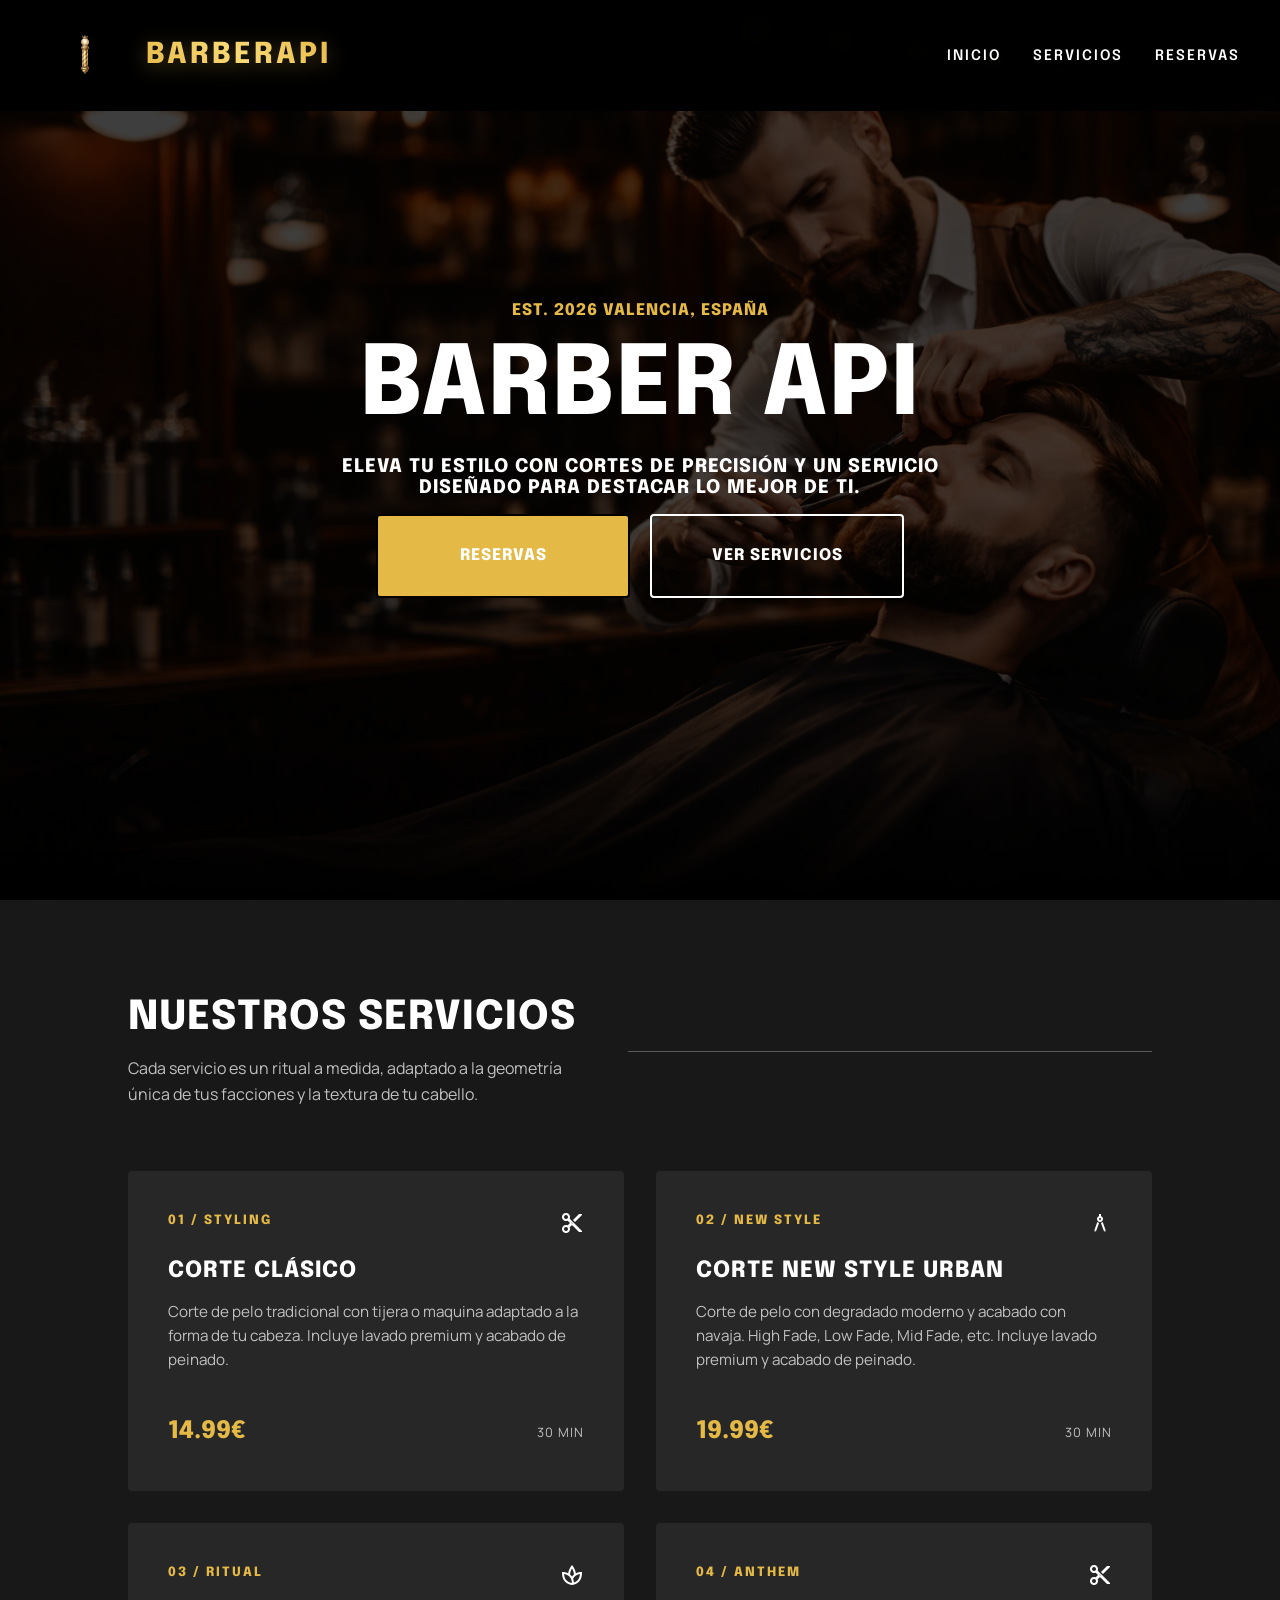
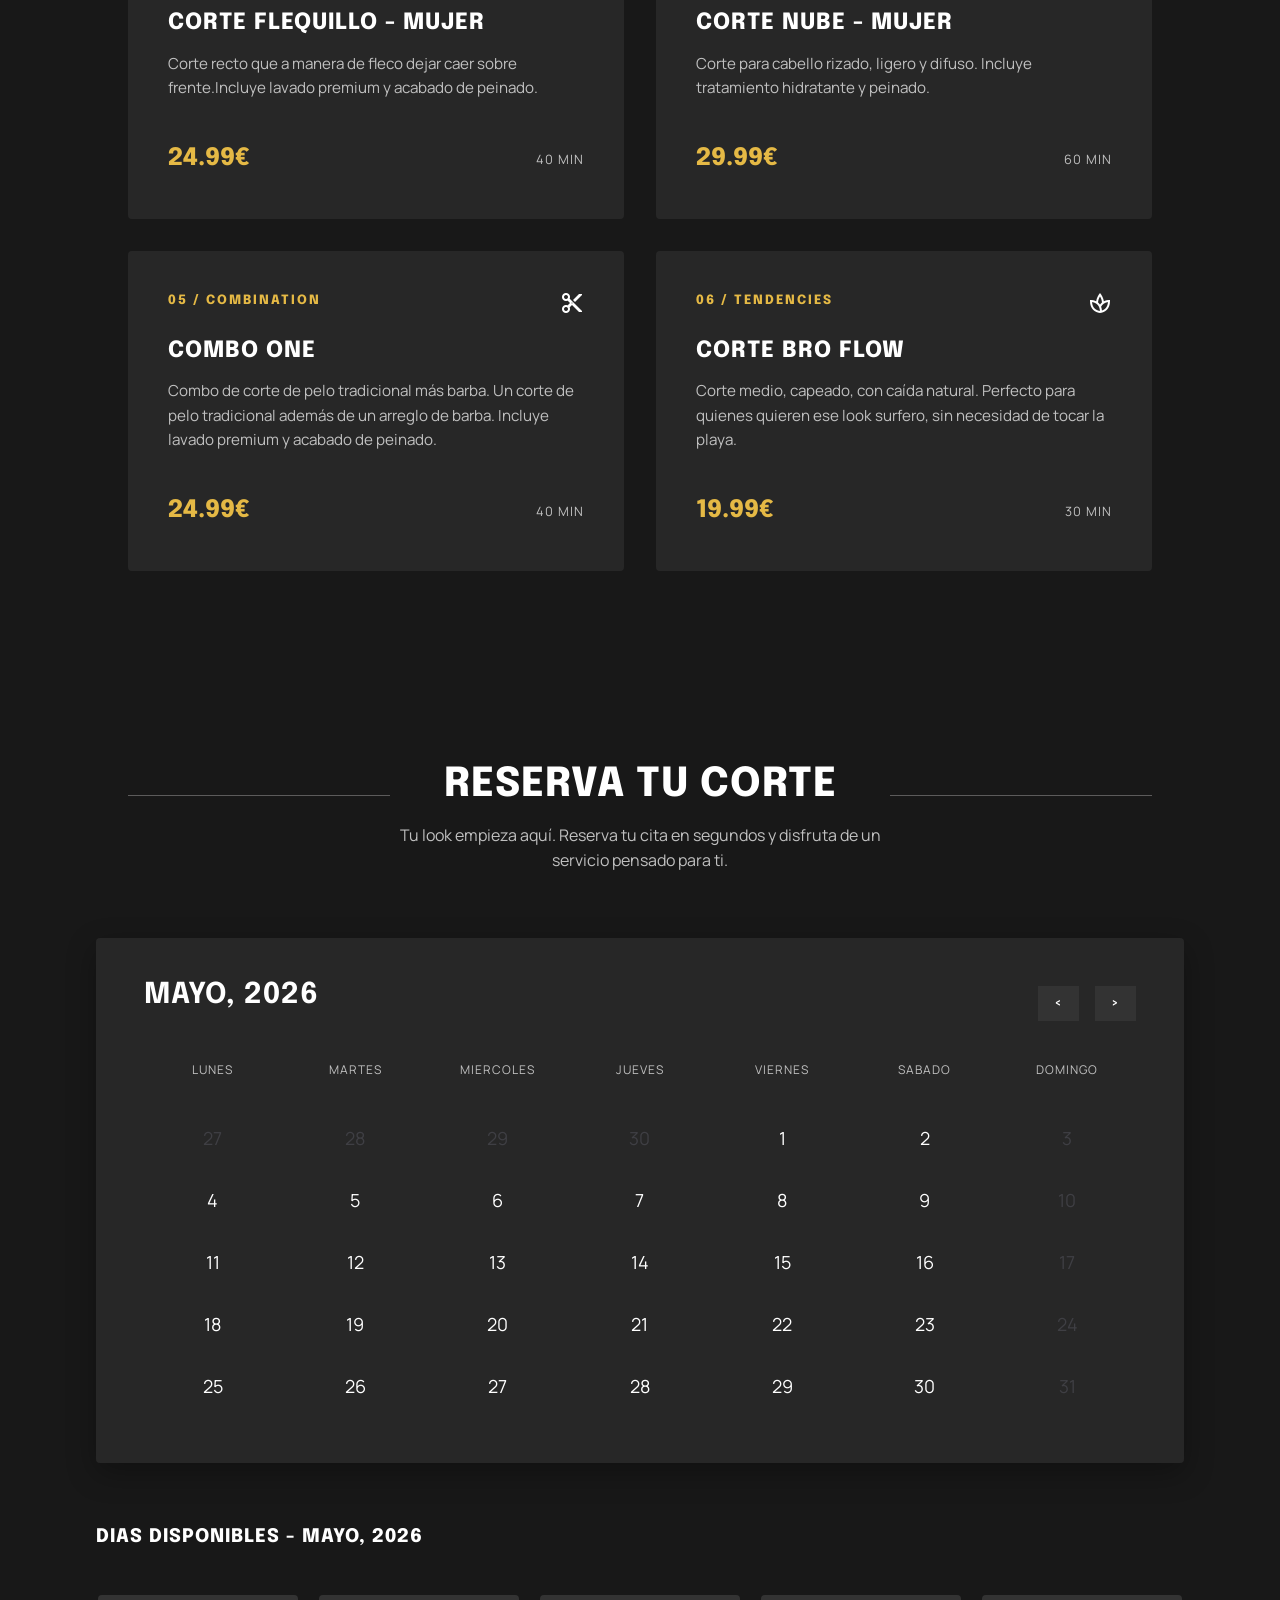
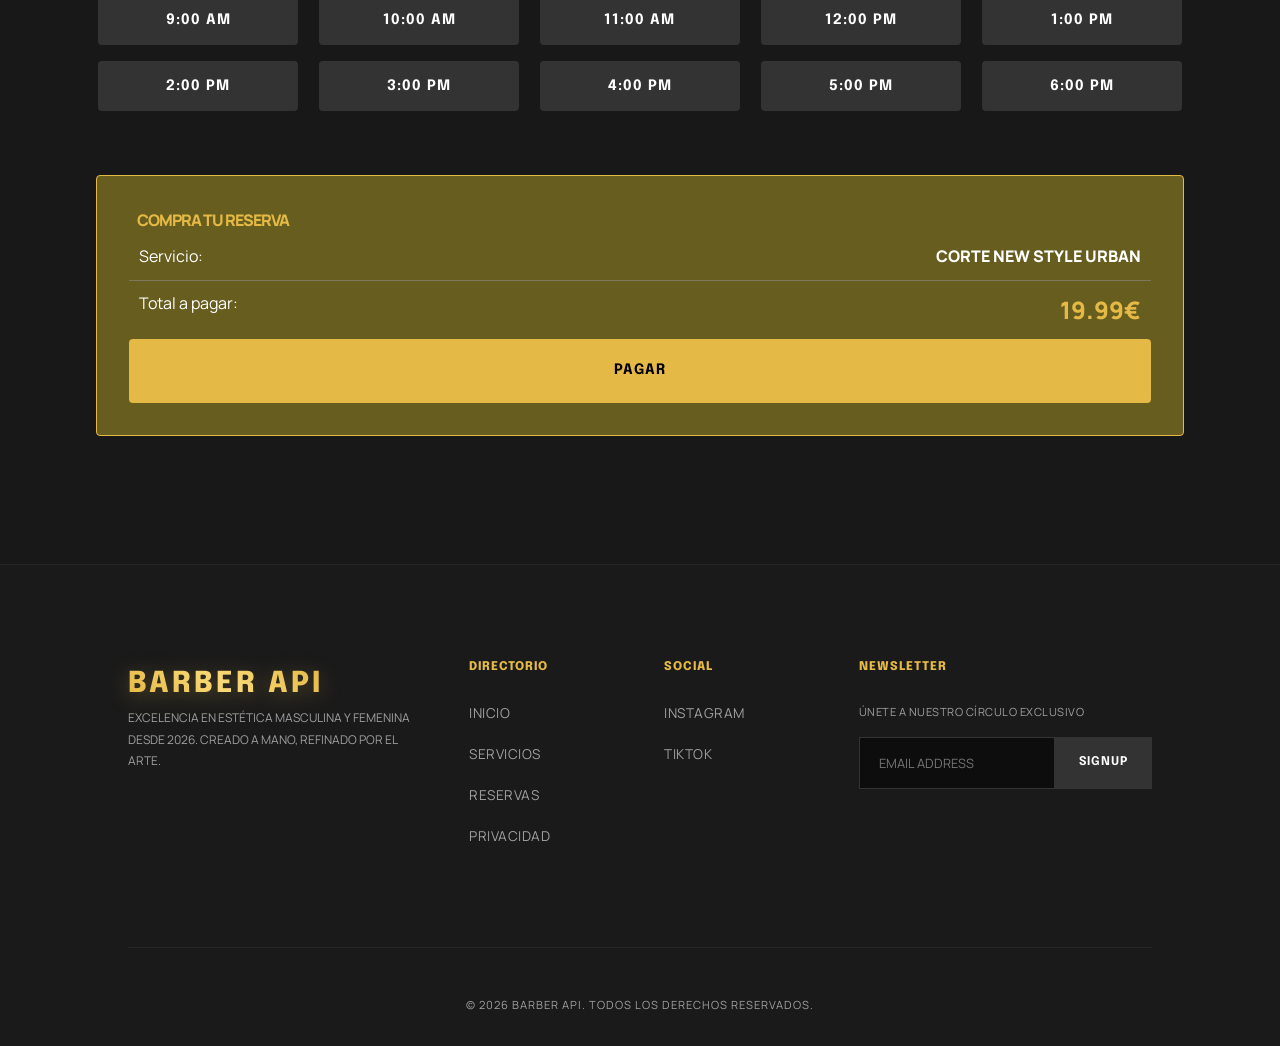
==== web/index.html @ 1f41af12 "fase 2 seccion reserva, añadido caja de comprar la reserva" ====
<!doctype html>
<html lang="en">
  <head>
    <meta charset="UTF-8" />
    <meta name="viewport" content="width=device-width, initial-scale=1.0" />
    <title>BarberAPI</title>
    <link rel="stylesheet" href="styles/styles.css" />
    <link
      href="https://fonts.googleapis.com/css2?family=Epilogue:wght@400;700;800;900&amp;family=Manrope:wght@400;500;600;700&amp;display=swap"
      rel="stylesheet"
    />
    <link
      href="https://fonts.googleapis.com/css2?family=Material+Symbols+Outlined:wght,FILL@100..700,0..1&amp;display=swap"
      rel="stylesheet"
    />
    <link
      href="https://fonts.googleapis.com/css2?family=Material+Symbols+Outlined:wght,FILL@100..700,0..1&amp;display=swap"
      rel="stylesheet"
    />
  </head>
  <body>
    <!-- Cabecera -->
    <header class="main-header">
      <div class="brand-logo">
        <a href="index.html">
          <img
            src="assets/images/Logo-removebg-preview.png"
            alt="Logo BarberAPI"
          />
          <span class="brand-text">BarberAPI</span>
        </a>
      </div>
      <nav class="nav">
        <ul>
          <li><a href="#">Inicio</a></li>
          <li><a href="#">Servicios</a></li>
          <li><a href="#">Reservas</a></li>
        </ul>
      </nav>
    </header>
    <!--Banner hero-->
    <main>
      <!-- Seccion del banner -->
      <section class="ban-image">
        <div class="content-text-main">
          <div class="text-main">
            <h4>EST. 2026 VALENCIA, ESPAÑA</h4>
            <h1>BARBER API</h1>
            <h3>
              Eleva tu estilo con cortes de precisión y un servicio diseñado
              para destacar lo mejor de ti.
            </h3>
          </div>
          <div class="btn-hero">
            <button class="btn-hero-reservas">
              <h4>RESERVAS</h4>
            </button>
            <button class="btn-hero-servicios">
              <h4>VER SERVICIOS</h4>
            </button>
          </div>
        </div>
      </section>

      <!-- Sección Servicios -->
      <section class="servicios" id="servicios">
        <div class="servicios-header">
          <div class="servicios-title">
            <h2>NUESTROS SERVICIOS</h2>
            <p>
              Cada servicio es un ritual a medida, adaptado a la geometría única
              de tus facciones y la textura de tu cabello.
            </p>
          </div>
          <div class="servicios-line"></div>
        </div>

        <div class="servicios-grid">
          <!-- Card 1 -->
          <article class="servicio-card">
            <div class="servicio-card-top">
              <span class="servicio-category">01 / STYLING</span>
              <span class="material-symbols-outlined service-icon"
                >content_cut</span
              >
            </div>
            <h3 class="servicio-title">CORTE CLÁSICO</h3>
            <p class="servicio-desc">
              Corte de pelo tradicional con tijera o maquina adaptado a la forma
              de tu cabeza. Incluye lavado premium y acabado de peinado.
            </p>
            <div class="servicio-card-bottom">
              <span class="servicio-price">14.99€</span>
              <span class="servicio-duration">30 MIN</span>
            </div>
          </article>

          <!-- Card 2 -->
          <article class="servicio-card">
            <div class="servicio-card-top">
              <span class="servicio-category">02 / NEW STYLE</span>
              <span class="material-symbols-outlined service-icon"
                >architecture</span
              >
            </div>
            <h3 class="servicio-title">CORTE NEW STYLE URBAN</h3>
            <p class="servicio-desc">
              Corte de pelo con degradado moderno y acabado con navaja. High
              Fade, Low Fade, Mid Fade, etc. Incluye lavado premium y acabado de
              peinado.
            </p>
            <div class="servicio-card-bottom">
              <span class="servicio-price">19.99€</span>
              <span class="servicio-duration">30 MIN</span>
            </div>
          </article>

          <!-- Card 3 -->
          <article class="servicio-card">
            <div class="servicio-card-top">
              <span class="servicio-category">03 / RITUAL</span>
              <span class="material-symbols-outlined service-icon">spa</span>
            </div>
            <h3 class="servicio-title">CORTE FLEQUILLO - MUJER</h3>
            <p class="servicio-desc">
              Corte recto que a manera de fleco dejar caer sobre frente.Incluye
              lavado premium y acabado de peinado.
            </p>
            <div class="servicio-card-bottom">
              <span class="servicio-price">24.99€</span>
              <span class="servicio-duration">40 MIN</span>
            </div>
          </article>

          <!-- Card 4 -->
          <article class="servicio-card">
            <div class="servicio-card-top">
              <span class="servicio-category">04 / ANTHEM</span>
              <span class="material-symbols-outlined service-icon"
                >content_cut</span
              >
            </div>
            <h3 class="servicio-title">CORTE NUBE - MUJER</h3>
            <p class="servicio-desc">
              Corte para cabello rizado, ligero y difuso. Incluye tratamiento
              hidratante y peinado.
            </p>
            <div class="servicio-card-bottom">
              <span class="servicio-price">29.99€</span>
              <span class="servicio-duration">60 MIN</span>
            </div>
          </article>

          <!-- Card 5 -->
          <article class="servicio-card">
            <div class="servicio-card-top">
              <span class="servicio-category">05 / COMBINATION</span>
              <span class="material-symbols-outlined service-icon"
                >content_cut</span
              >
            </div>
            <h3 class="servicio-title">COMBO ONE</h3>
            <p class="servicio-desc">
              Combo de corte de pelo tradicional más barba. Un corte de pelo
              tradicional además de un arreglo de barba. Incluye lavado premium
              y acabado de peinado.
            </p>
            <div class="servicio-card-bottom">
              <span class="servicio-price">24.99€</span>
              <span class="servicio-duration">40 MIN</span>
            </div>
          </article>

          <!-- Card 6 -->
          <article class="servicio-card">
            <div class="servicio-card-top">
              <span class="servicio-category">06 / TENDENCIES</span>
              <span class="material-symbols-outlined service-icon">spa</span>
            </div>
            <h3 class="servicio-title">CORTE BRO FLOW</h3>
            <p class="servicio-desc">
              Corte medio, capeado, con caída natural. Perfecto para quienes
              quieren ese look surfero, sin necesidad de tocar la playa.
            </p>
            <div class="servicio-card-bottom">
              <span class="servicio-price">19.99€</span>
              <span class="servicio-duration">30 MIN</span>
            </div>
          </article>
        </div>
      </section>

      <!-- Seccion de la reservas -->
      <section class="reservas" id="reservas">
        <!-- TITULOS DE SERVICIOS -->
        <div class="servicios-line"></div>
        <div class="servicios-header">
          <div class="servicios-title title-reservas">
            <h2>RESERVA TU CORTE</h2>
            <p>
              Tu look empieza aquí. Reserva tu cita en segundos y disfruta de un
              servicio pensado para ti.
            </p>
          </div>
        </div>
        <div class="servicios-line"></div>
      </section>
      <!-- CALENDARIO DE RESERVAS -->
      <div class="reservas-content">
        <div class="calendario">
          <div class="calendario-header">
            <h2 class="calendar-title">MAYO, 2026</h2>
            <div class="calendario-nav">
              <button aria-label="Anterior"><</button>
              <button aria-label="Siguiente">></button>
            </div>
          </div>
          <div class="semana">
            <div>LUNES</div>
            <div>MARTES</div>
            <div>MIERCOLES</div>
            <div>JUEVES</div>
            <div>VIERNES</div>
            <div>SABADO</div>
            <div>DOMINGO</div>
          </div>
          <div class="dias">
            <div class="dia muted"><span>27</span></div>
            <div class="dia muted"><span>28</span></div>
            <div class="dia muted"><span>29</span></div>
            <div class="dia muted"><span>30</span></div>
            <div class="dia"><span>1</span></div>
            <div class="dia"><span>2</span></div>
            <div class="dia muted"><span>3</span></div>

            <div class="dia"><span>4</span></div>
            <div class="dia selected"><span>5</span></div>
            <div class="dia"><span>6</span></div>
            <div class="dia"><span>7</span></div>
            <div class="dia"><span>8</span></div>
            <div class="dia"><span>9</span></div>
            <div class="dia muted"><span>10</span></div>
            <div class="dia"><span>11</span></div>
            <div class="dia"><span>12</span></div>
            <div class="dia"><span>13</span></div>
            <div class="dia"><span>14</span></div>
            <div class="dia"><span>15</span></div>
            <div class="dia"><span>16</span></div>
            <div class="dia muted"><span>17</span></div>
            <div class="dia"><span>18</span></div>
            <div class="dia"><span>19</span></div>
            <div class="dia"><span>20</span></div>
            <div class="dia"><span>21</span></div>
            <div class="dia"><span>22</span></div>
            <div class="dia"><span>23</span></div>
            <div class="dia muted"><span>24</span></div>
            <div class="dia"><span>25</span></div>
            <div class="dia"><span>26</span></div>
            <div class="dia"><span>27</span></div>
            <div class="dia"><span>28</span></div>
            <div class="dia"><span>29</span></div>
            <div class="dia"><span>30</span></div>
            <div class="dia muted"><span>31</span></div>
          </div>
        </div>
        <!-- RESERVAS DISPONIBLES -->
        <div class="tablas-reservas">
          <div class="reservas-title">
            <h3>Dias Disponibles - MAYO, 2026</h3>
          </div>
          <div class="box-dias-disponibles">
            <div class="box">9:00 AM</div>
            <div class="box">10:00 AM</div>
            <div class="box">11:00 AM</div>
            <div class="box">12:00 PM</div>
            <div class="box">1:00 PM</div>
            <div class="box">2:00 PM</div>
            <div class="box">3:00 PM</div>
            <div class="box">4:00 PM</div>
            <div class="box">5:00 PM</div>
            <div class="box">6:00 PM</div>
          </div>
          <div class="contenedor-tabla-compra">
            <div class="box-title">COMPRA TU RESERVA</div>
            <div class="caja box-servicio">
              <span>Servicio:</span>
              <span class="servicio-name">CORTE NEW STYLE URBAN</span>
            </div>
            <div class="servicios-line"></div>
            <div class="caja box-servicio-total">
              <span>Total a pagar:</span>
              <span class="total-price">19.99€</span>
            </div>
            <div class="button-pagar">
              <div class="box box-pago">PAGAR</div>
            </div>
          </div>
        </div>
      </div>
    </main>

    <!-- Footer -->
    <footer class="main-footer">
      <div class="footer-container">
        <div class="footer-col brand-col">
          <span class="brand-text">BARBER API</span>
          <p class="footer-desc">
            EXCELENCIA EN ESTÉTICA MASCULINA Y FEMENINA DESDE 2026. CREADO A
            MANO, REFINADO POR EL ARTE.
          </p>
        </div>

        <div class="footer-col links-col">
          <h4 class="footer-heading">DIRECTORIO</h4>
          <ul>
            <li><a href="#">INICIO</a></li>
            <li><a href="#servicios">SERVICIOS</a></li>
            <li><a href="#">RESERVAS</a></li>
            <li><a href="#">PRIVACIDAD</a></li>
          </ul>
        </div>

        <div class="footer-col links-col">
          <h4 class="footer-heading">SOCIAL</h4>
          <ul>
            <li><a href="#">INSTAGRAM</a></li>
            <li><a href="#">TIKTOK</a></li>
          </ul>
        </div>

        <div class="footer-col newsletter-col">
          <h4 class="footer-heading">NEWSLETTER</h4>
          <p class="newsletter-desc">ÚNETE A NUESTRO CÍRCULO EXCLUSIVO</p>
          <form class="newsletter-form">
            <input type="email" placeholder="EMAIL ADDRESS" required />
            <button type="submit">SIGNUP</button>
          </form>
        </div>
      </div>

      <div class="footer-bottom">
        <p>&copy; 2026 BARBER API. TODOS LOS DERECHOS RESERVADOS.</p>
      </div>
    </footer>
  </body>
</html>
---- web/styles/styles.css ----
:root {
  /* --- Paleta de Colores --- */
  /* Tonos oscuros de fondo */
  --bg-dark: #181818;      /* Fondo principal casi negro */
  --bg-darker: #0d0d0d;    /* Fondo para contrastes (ej. header) */
  --bg-overlay: rgba(0, 0, 0, 0.75); /* Oscurecer imagen de fondo */
  
  /* Textos */
  --text-main: #ffffff;      /* Blanco para títulos y textos principales */
  --text-muted: #c0c0c0;     /* Gris claro para párrafos/subtítulos */
  
  /* Acentos (el tono dorado/mostaza para los botones) */
  --accent-gold: #e5b945;
  --accent-gold-hover: #d2a433; /* Un tono un poco más oscuro para el hover */

  /* --- Tipografía --- */
  /* Epilogue para títulos */
  --font-heading: 'Epilogue', 'Manrope', sans-serif; 
  /* Manrope para el cuerpo */
  --font-body: 'Manrope', 'Epilogue', sans-serif;

  /* --- Espaciados Básicos --- */
  --spacing-sm: 0.5rem;
  --spacing-md: 1rem;
  --spacing-lg: 2rem;
  --spacing-xl: 4rem;

  /* --- Otros --- */
  --border-radius: 4px;
  --transition-fast: 0.3s ease;
}

/* =========================================
   RESETEO BASE Y ESTILOS GLOBALES
========================================= */

*, *::before, *::after {
  margin: 0;
  padding: 0;
  box-sizing: border-box;
}

body {
  font-family: var(--font-body);
  background-color: var(--bg-dark);
  color: var(--text-main);
  line-height: 1.6;
  -webkit-font-smoothing: antialiased;
}

/* Títulos con mucho peso, caja alta (mayúsculas) para parecerse a THE MODERN ATELIER */
h1, h2, h3, h4, h5, h6 {
  font-family: var(--font-heading);
  text-transform: uppercase;
  font-weight: 800;
  line-height: 1.1;
  letter-spacing: 1px;
  margin-bottom: var(--spacing-md);
}

a {
  color: inherit;
  text-decoration: none;
  transition: color var(--transition-fast);
}

a:hover {
  color: var(--accent-gold);
}

/* Header*/
.main-header {
  position: fixed;
  top: 0;
  left: 0;
  right: 0;
  z-index: 1200;
  display: flex;
  justify-content: space-between; 
  align-items: center;

  /* Estado por defecto para navegadores sin soporte de scroll animation */
  background-color: rgba(0, 0, 0, 0.964);
  backdrop-filter: blur(12px);
  -webkit-backdrop-filter: blur(12px);
  border-bottom: 1px solid rgba(0, 0, 0, 0.1);
  padding: 10px 40px;
  
  /* Magia moderna: Scroll-driven Animations */
  animation: scroll-header linear forwards;
  animation-timeline: scroll();
  animation-range: 0 100px; /* Cambia a lo largo de los primeros 100px de scroll */
}


/*Animacion de scroll*/
@keyframes scroll-header {
  0% {
    background-color: transparent;
    padding: 20px 40px;
    border-bottom: 1px solid transparent;
    backdrop-filter: blur(0px);
    -webkit-backdrop-filter: blur(0px);
    box-shadow: 0 4px 30px transparent;
  }
  100% {
    background-color: rgba(13, 13, 13, 0.85);
    padding: 10px 40px;
    border-bottom: 1px solid rgba(255, 255, 255, 0.1);
    backdrop-filter: blur(12px);
    -webkit-backdrop-filter: blur(12px);
    box-shadow: 0 4px 30px rgba(0, 0, 0, 0.5);
  }
}

/*Logo*/
.brand-logo a {
  display: flex;
  align-items: center;
  gap: var(--spacing-md);
  text-decoration: none;
}

.brand-logo img {
  width: 90px;
  height: 90px;
  object-fit: contain; /* Evita que el logo se deforme */
  transition: all var(--transition-fast);
  cursor: pointer;
}

.brand-logo img:hover {
  filter: drop-shadow(0px 6px 15px rgba(229, 185, 69, 0.5)) brightness(1.1);
}

/*Texto del logo*/
.brand-text {
  font-family: var(--font-heading);
  text-transform: uppercase;
  font-weight: 800;
  font-size: 1.8rem;
  letter-spacing: 3px;
  cursor: pointer;
  background: linear-gradient(45deg, var(--accent-gold), #f9d976, var(--accent-gold));
  -webkit-background-clip: text;
  -webkit-text-fill-color: transparent;
  background-clip: text;
  color: var(--accent-gold); /* Color Dorado que resalta*/
  filter: drop-shadow(0px 4px 10px rgba(229, 185, 69, 0.3));
  transition: all var(--transition-fast);
}
/*Transicion del texto del logo*/
.brand-text:hover {
  filter: drop-shadow(0px 6px 15px rgba(229, 185, 69, 0.5)) brightness(1.1);
}

.nav ul {
  display: flex;
  list-style: none;
  gap: var(--spacing-lg);
}

.nav a {
  font-family: var(--font-heading);
  text-transform: uppercase;
  font-weight: 600;
  font-size: 0.9rem;
  letter-spacing: 2px;
}

.nav a:hover {
  color: var(--accent-gold);
}


/* =========================================
   HERO SECTION
========================================= */

main .ban-image{
  background-image: url(../assets/images/banner.webp);
  height: 100vh;
  background-position: center;
  background-size: cover;
  background-repeat: no-repeat;
}

main .ban-image::before{
  content: "";
  position: absolute;
  inset: 0;
  background: var(--bg-overlay);
}

/*sombra final del hero*/
main .ban-image::after{
  content: "";
  position: absolute;
  bottom: 0;
  left: 0;
  width: 100%;
  height: 200px;
  background: linear-gradient(
    to bottom,
    transparent,
    #000000
  )
}

/* Caja del contenido*/
main .content-text-main{
  position: relative;
  z-index: 2;
  display: flex;
  flex-direction: column;
  align-items: center;
  justify-content: center;
  height: 100%;
}

/*Caja del contenido de los textos*/
main .text-main{
  display: flex;
  flex-direction: column;
  align-items: center;
  max-width: 50%;
}

/*textos del hero*/
.text-main h4{
  color: var(--accent-gold);
}

.text-main h1{
  font-size: 6rem;
}

.text-main h3{
  text-align: center;
}

/* Botones reservas y servicios*/
.btn-hero{
  display: flex;
  gap: 20px;
}

/*Resetear los botones*/
button {
  all: unset;
  cursor: pointer;
}

/*Box de reservas*/
.btn-hero .btn-hero-reservas{
  border: 2px solid black;
  width: 250px;
  height: 80px;
  display: flex;
  align-items: center;
  justify-content: center;
  background-color: var(--accent-gold);
  border-radius: var(--border-radius);
  transition: transform .2s ease, box-shadow .2s ease;
}

/*Box de servicios*/
.btn-hero .btn-hero-servicios{
  display: flex;
  border: 2px solid white;
  width: 250px;
  height: 80px;
  align-items: center;
  justify-content: center;
  border-radius: var(--border-radius);
  transition: transform .2s ease, box-shadow .2s ease;
}

/*Transicion de las cajas*/
.btn-hero-reservas:hover{
  transform: translateY(-3px);
  box-shadow: 0 10px 30px rgba(0, 0, 0, .2);
}

.btn-hero-servicios:hover{
  transform: translateY(-3px);
  box-shadow: 0 10px 30px rgba(0, 0, 0, .2);
}

.btn-hero .btn-hero-reservas h4{
  margin: 0 auto;
}

.btn-hero .btn-hero-servicios h4{
  margin: 0 auto;
}

/* =========================================
   SECCIÓN SERVICIOS
========================================= */

.servicios {
  padding: 6rem 10%;
  background-color: var(--bg-dark);
}

.servicios-header {
  display: flex;
  align-items: center;
  justify-content: space-between;
  margin-bottom: 4rem;
}

.servicios-title {
  flex: 0 0 auto;
  max-width: 500px;
  padding-right: 2rem;
}

.servicios-title h2 {
  font-size: 2.5rem;
  margin-bottom: 1rem;
}

.servicios-title p {
  color: var(--text-muted);
  font-size: 1rem;
}

/*Linea de servicios*/
.servicios-line {
  flex: 1 1 auto;
  height: 1px;
  background-color: rgba(144, 142, 142, 0.572);
}

/*Grid de servicios*/
.servicios-grid {
  display: grid;
  grid-template-columns: repeat(auto-fit, minmax(350px, 1fr));
  gap: 2rem;
}

/*Caja de servicios*/
.servicio-card {
  background-color: #272727;
  padding: 2.5rem;
  border-radius: var(--border-radius);
  transition: transform var(--transition-fast), background-color var(--transition-fast);
  display: flex;
  flex-direction: column;
}

.servicio-card:hover {
  transform: translateY(-5px);
  background-color: #2d2d2d;
  box-shadow: 0 10px 30px rgba(0, 0, 0, 0.3);
}

.servicio-card-top {
  display: flex;
  justify-content: space-between;
  align-items: flex-start;
  margin-bottom: 1.5rem;
}

/*Categoria del servicio*/
.servicio-category {
  color: var(--accent-gold);
  font-family: var(--font-heading);
  font-size: 0.8rem;
  font-weight: 800;
  letter-spacing: 2px;
  text-transform: uppercase;
}

.servicio-icon {
  font-size: 3rem;
  color: rgba(255, 255, 255, 0.1);
  transition: color var(--transition-fast);
}

.servicio-card:hover .servicio-icon {
  color: rgba(255, 255, 255, 0.2);
}

.servicio-title {
  font-size: 1.4rem;
  margin-bottom: 1rem;
}

.servicio-desc {
  color: var(--text-muted);
  font-size: 0.95rem;
  margin-bottom: 2.5rem;
  flex-grow: 1;
}

.servicio-card-bottom {
  display: flex;
  justify-content: space-between;
  align-items: center;
}

.servicio-price {
  color: var(--accent-gold);
  font-family: var(--font-heading);
  font-size: 1.5rem;
  font-weight: 800;
}

.servicio-duration {
  color: var(--text-muted);
  font-size: 0.8rem;
  letter-spacing: 1px;
  text-transform: uppercase;
}
/* =========================================
   RESERVAS
========================================= */
.reservas{
  padding: 6rem 10% 0;
  background-color: var(--bg-dark);
  display: flex;
  align-items: baseline;
}

.title-reservas{
  text-align: center;
  padding: 0;
}

.reservas-content{
  display: flex;
  gap: 4rem;
  justify-content: space-evenly;
  padding: 0px 6rem 10%;
}

.calendario{
  background-color: #272727;
  border-radius: var(--border-radius);
  width: 40%;
  height: 500px;
  box-shadow: 0 10px 30px rgba(0, 0, 0, 0.3);
  border-radius: var(--border-radius);
  padding: 42px 48px 46px;
}

.calendario-header{
  display: flex;
  justify-content: space-between;
  align-items: center;
  margin-bottom: 2rem;
}

.calendar-title{
  font-size: 1.8rem;
  font-weight: bolder;
  text-transform: uppercase;
  letter-spacing: 1px;
}

.calendario-nav{
  display: flex;
  gap: 1rem;
}

.calendario-nav button{
  padding: 0.5rem 1rem;
  background-color: #333333;
  color: #ffffff;
  font-family: var(--font-heading);
  font-weight: 700;
  font-size: 0.75rem;
  letter-spacing: 1px;
  transition: transform 0.2s ease, opacity 0.2s;
}

.calendario-nav button:hover{
  opacity: 0.8;
  transform: scale(1.05);
}

.semana, .dias{
  display: grid;
  grid-template-columns: repeat(7, 1fr);
  gap: 0.3rem;
}
.semana{
  margin-bottom: 30px;
}
.semana div{
  color: var(--text-muted);
  font-size: 0.75rem;
  text-transform: uppercase;
  letter-spacing: 1px;
  text-align: center;
}

.dias{
  row-gap: 2px;
}
.dia{
  position: relative;
  height: 60px;
  display: flex;
  align-items: center;
  justify-content: center;
  font-size: 18px;
  border-radius: 10px;
  transition: background-color 0.2s ease, opacity 0.2s ease;
  cursor: pointer;
}

.muted{
  color: #3f3f44;
}

.dia span{
  position: relative;
  z-index: 1;
}

.dia:hover{
  background: var(--accent-gold-hover);
}

/* CAJAS DE DIAS DISPONIBLES */
.tablas-reservas{
  width: 40%;
  gap: 4rem;
  display: flex;
  flex-direction: column;
}
.box-dias-disponibles{
  display: grid;
  grid-template-columns: repeat(auto-fit, minmax(200px, 1fr));
  gap: 1rem;
  justify-content: center;
  cursor: pointer;
  margin-top: -2rem;
}

.box{
  display: flex;
  align-items: center;
  justify-content: center;
  background-color: #333333;
  color: #ffffff;
  font-family: var(--font-heading);
  font-weight: bold;
  font-size: 0.90rem;
  letter-spacing: 1px;
  width: 200px;
  height: 50px;
  border-radius: var(--border-radius);
  transition: background-color var(--transition-fast), color var(--transition-fast);
}

.box:hover{
  background-color: var(--accent-gold);
  color: #000;
}

/*BOX COMPRA RESERVA*/
.contenedor-tabla-compra{
  background-color: #665D1F;
  border-radius: var(--border-radius);
  border: 1px solid var(--accent-gold);
  padding: 2rem;
}

.box-title{
  padding-inline: 0.5rem;
  color: var(--accent-gold);
  font-weight: 800;
  letter-spacing: -1px;
}

.servicio-name{
  font-weight: 800;
}


.total-price{
  color: var(--accent-gold);
  font-weight: 800;
  font-size: 1.5rem;
}
.caja{
  display: flex;
  justify-content: space-between;
  padding: 10px;
}

.box-pago{
  background-color: var(--accent-gold);
  width: 100%;
  padding: 2rem;
  color: #000;
  cursor: pointer;
  transition: all 0.3s ease;
}

.box-pago:hover{
  background-color: var(--accent-gold-hover);
  color: #000;
  transform: scale(1.05);
  box-shadow: 0 10px 30px rgba(0, 0, 0, .2);
}

@media (max-width: 767px) {
  .reservas-content{
    display: flex;
    flex-direction: column;
    align-items: center;
  }
  .calendario, .tablas-reservas{
    width: 100%;
    height: auto;
  }

  .semana div{
    font-size: 0.5rem;
    font-weight: bold;
  }

  .box-dias-disponibles{
    justify-items: center;
    grid-template-columns: 1fr 1fr;
  }

  .contenedor-tabla-compra{
    width: 100%;
  }
}

@media (min-width: 768px) and (max-width: 1024px) {
  .reservas-content{
    display: flex;
    flex-direction: column;
    align-items: center;
  }
  .calendario, .tablas-reservas{
    width: 100%;
    height: auto;
  }
  .box-dias-disponibles{
    justify-items: center;
    grid-template-columns: 1fr 1fr 1fr;
  }
}

@media (min-width: 1025px) and (max-width: 1500px){
  .reservas-content{
    display: flex;
    flex-direction: column;
    align-items: center;
  }
  .calendario, .tablas-reservas{
    width: 100%;
    height: auto;
  }
  .box-dias-disponibles{
    justify-items: center;
  }
}

/* =========================================
   FOOTER
========================================= */

.main-footer {
  background-color: #1a1a1a;
  padding: 6rem 10% 2rem;
  color: #a0a0a0;
  font-size: 0.85rem;
  border-top: 1px solid rgba(255, 255, 255, 0.05); /* Separador */
}

.footer-container {
  display: grid;
  grid-template-columns: 2fr 1fr 1fr 2fr;
  gap: 3rem;
  margin-bottom: 5rem;
}

@media (max-width: 900px) {
  .footer-container {
    grid-template-columns: 1fr 1fr;
  }
}

@media (max-width: 600px) {
  .footer-container {
    grid-template-columns: 1fr;
  }
}


.footer-desc {
  line-height: 1.8;
  max-width: 300px;
  text-transform: uppercase;
  font-size: 0.75rem;
}

.footer-heading {
  color: var(--accent-gold);
  font-family: var(--font-heading);
  font-size: 0.75rem;
  font-weight: 800;
  margin-bottom: 1.8rem;
  letter-spacing: 1px;
  text-transform: uppercase;
}

.links-col ul {
  list-style: none;
}

.links-col li {
  margin-bottom: 1.2rem;
}

.links-col a {
  text-transform: uppercase;
  letter-spacing: 0.5px;
  transition: color var(--transition-fast);
  color: #a0a0a0;
}

.links-col a:hover {
  color: var(--accent-gold);
}

/* Newsletter */
.newsletter-desc {
  margin-bottom: 1rem;
  text-transform: uppercase;
  font-size: 0.7rem;
  letter-spacing: 0.5px;
}

.newsletter-form {
  display: flex;
  margin-top: 1rem;
}

.newsletter-form input {
  padding: 1rem 1.2rem;
  background-color: #0d0d0d;
  border: 1px solid #333;
  color: #ffffff;
  font-family: var(--font-body);
  font-size: 0.8rem;
  width: 100%;
  outline: none;
  transition: border-color var(--transition-fast);
}

.newsletter-form input:focus {
  border-color: var(--accent-gold);
}

.newsletter-form button {
  padding: 1rem 1.5rem;
  background-color: #333333;
  color: #ffffff;
  font-family: var(--font-heading);
  font-weight: 700;
  font-size: 0.75rem;
  letter-spacing: 1px;
  transition: background-color var(--transition-fast), color var(--transition-fast);
}

.newsletter-form button:hover {
  background-color: var(--accent-gold);
  color: #000;
}

/* Boton Registro Newsletter*/
.footer-bottom {
  text-align: center;
  padding-top: 3rem;
  border-top: 1px solid rgba(255, 255, 255, 0.05);
}

.footer-bottom p {
  font-size: 0.7rem;
  text-transform: uppercase;
  letter-spacing: 1px;
}
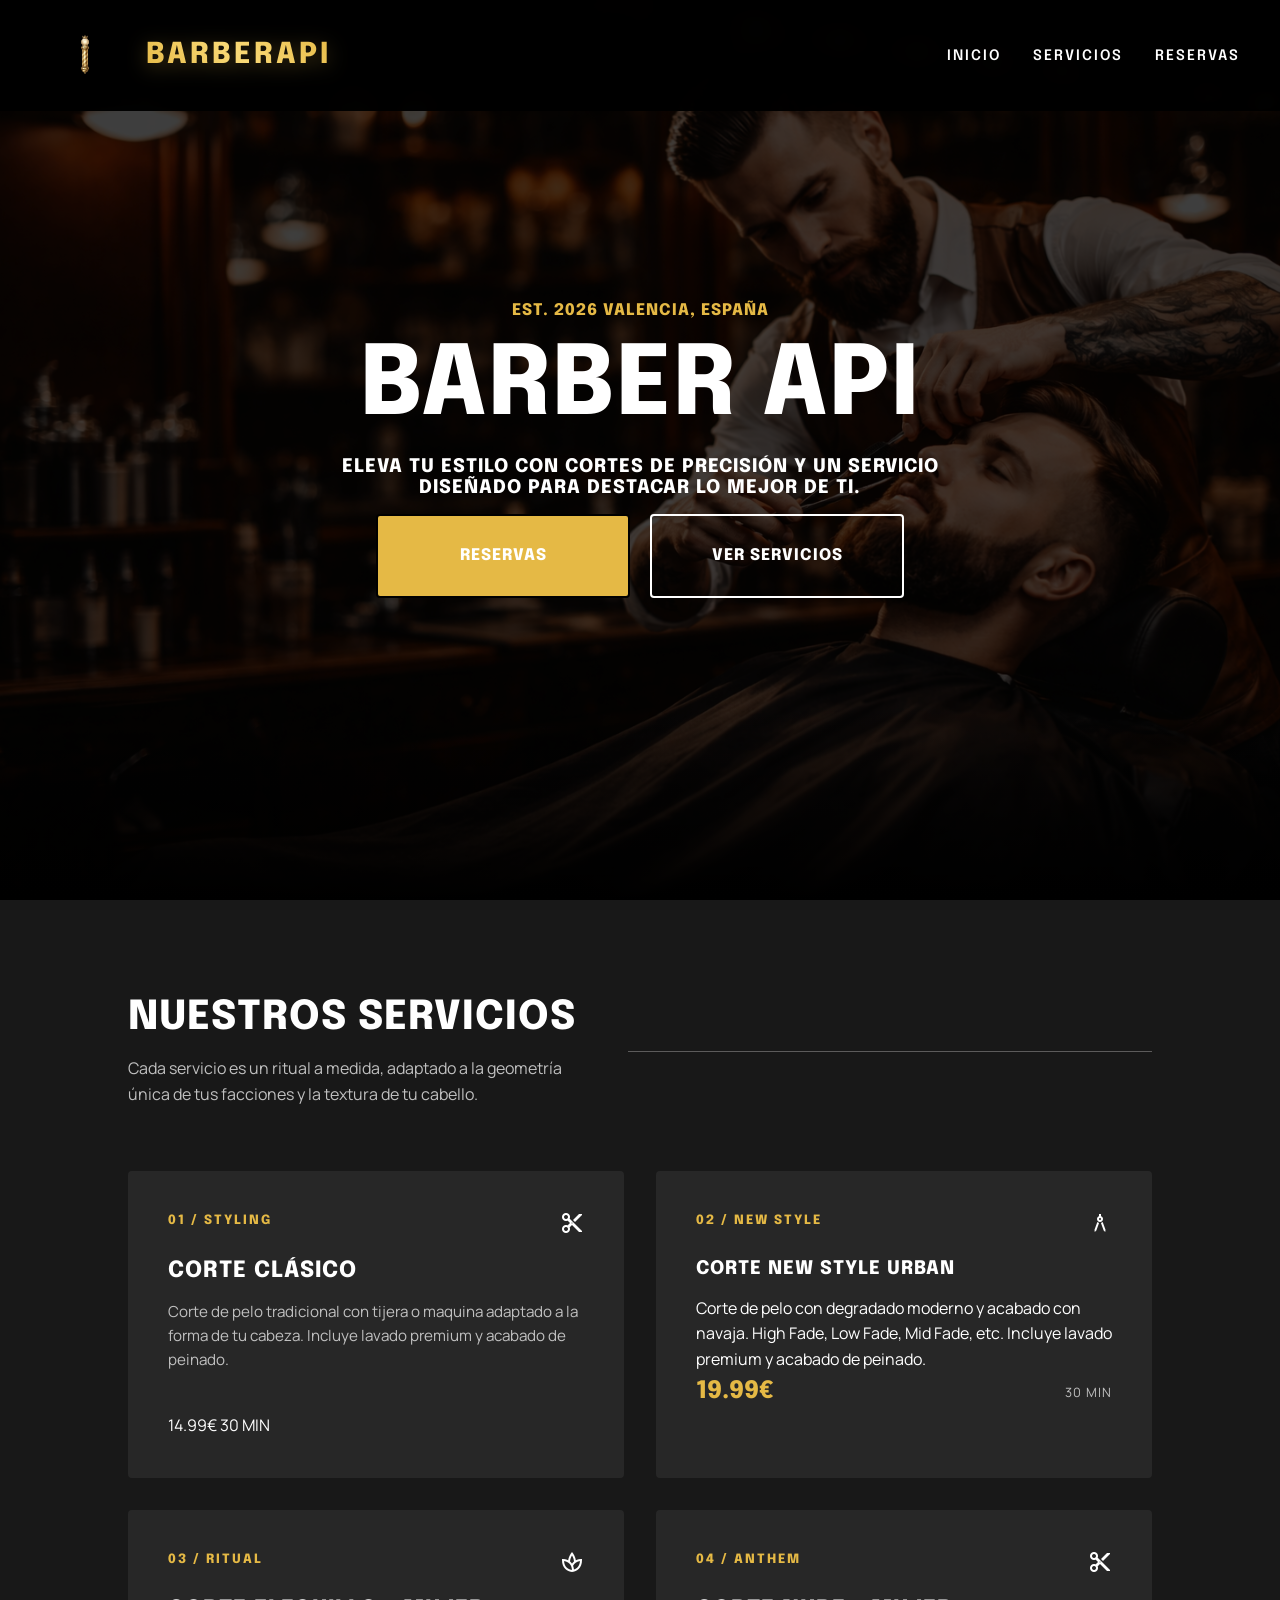
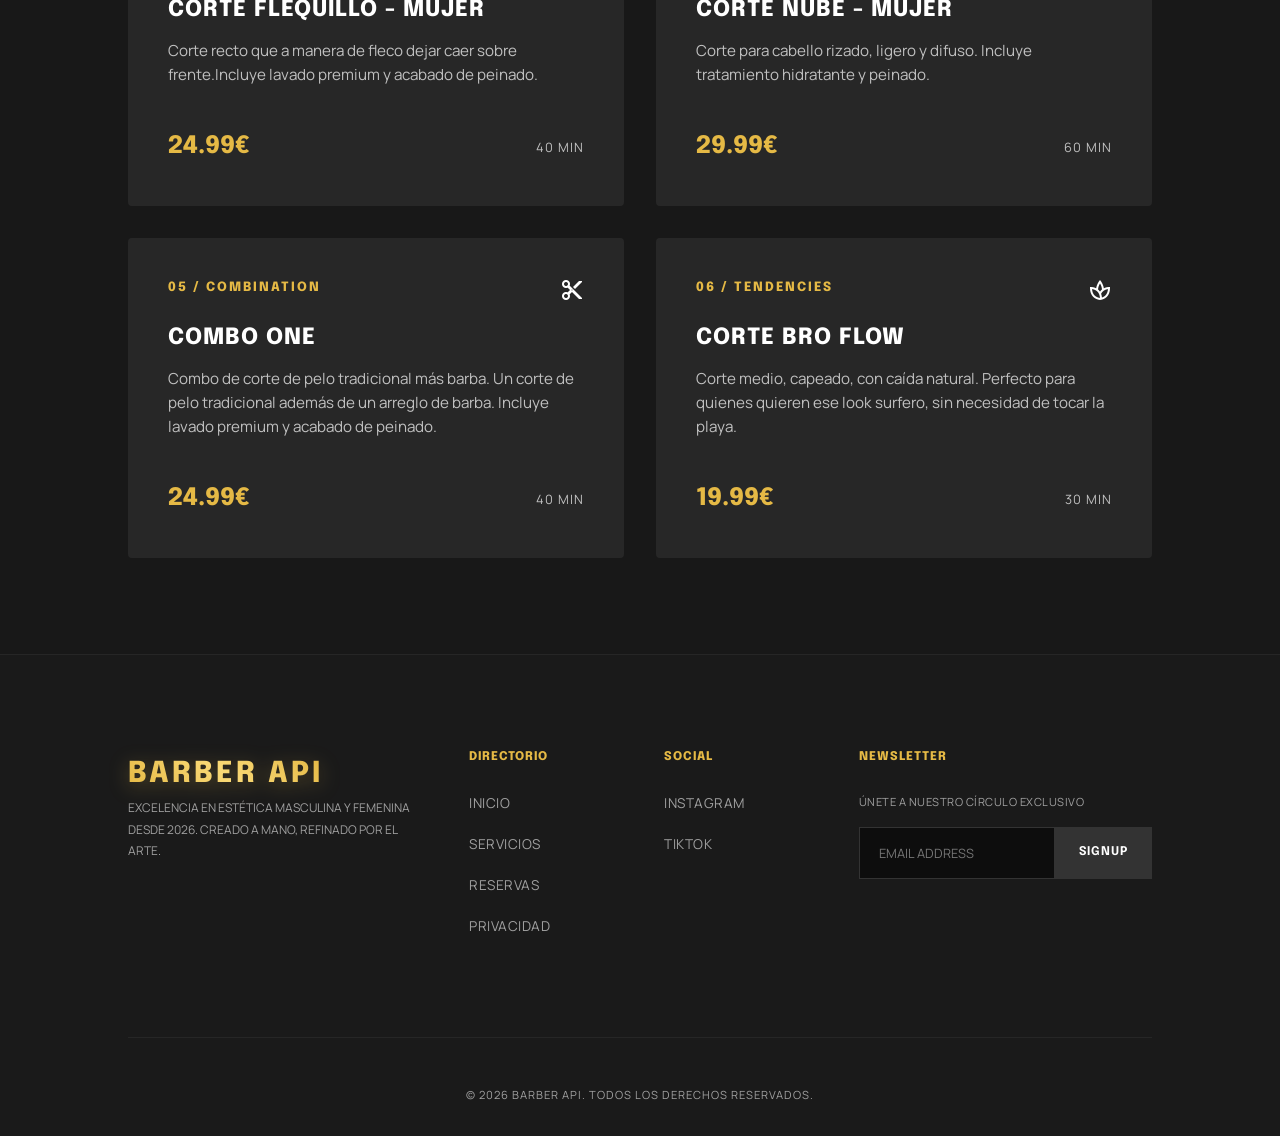
==== commit 4f2d0454: "Prueba commit" ====
--- a/web/index.html
+++ b/web/index.html
@@ -40,7 +40,6 @@
     </header>
     <!--Banner hero-->
     <main>
-      <!-- Seccion del banner -->
       <section class="ban-image">
         <div class="content-text-main">
           <div class="text-main">
@@ -89,9 +88,9 @@
               Corte de pelo tradicional con tijera o maquina adaptado a la forma
               de tu cabeza. Incluye lavado premium y acabado de peinado.
             </p>
-            <div class="servicio-card-bottom">
-              <span class="servicio-price">14.99€</span>
-              <span class="servicio-duration">30 MIN</span>
+            <div class="service-card-bottom">
+              <span class="service-price">14.99€</span>
+              <span class="service-duration">30 MIN</span>
             </div>
           </article>
 
@@ -103,8 +102,8 @@
                 >architecture</span
               >
             </div>
-            <h3 class="servicio-title">CORTE NEW STYLE URBAN</h3>
-            <p class="servicio-desc">
+            <h3 class="service-title">CORTE NEW STYLE URBAN</h3>
+            <p class="service-desc">
               Corte de pelo con degradado moderno y acabado con navaja. High
               Fade, Low Fade, Mid Fade, etc. Incluye lavado premium y acabado de
               peinado.
@@ -189,114 +188,6 @@
           </article>
         </div>
       </section>
-
-      <!-- Seccion de la reservas -->
-      <section class="reservas" id="reservas">
-        <!-- TITULOS DE SERVICIOS -->
-        <div class="servicios-line"></div>
-        <div class="servicios-header">
-          <div class="servicios-title title-reservas">
-            <h2>RESERVA TU CORTE</h2>
-            <p>
-              Tu look empieza aquí. Reserva tu cita en segundos y disfruta de un
-              servicio pensado para ti.
-            </p>
-          </div>
-        </div>
-        <div class="servicios-line"></div>
-      </section>
-      <!-- CALENDARIO DE RESERVAS -->
-      <div class="reservas-content">
-        <div class="calendario">
-          <div class="calendario-header">
-            <h2 class="calendar-title">MAYO, 2026</h2>
-            <div class="calendario-nav">
-              <button aria-label="Anterior"><</button>
-              <button aria-label="Siguiente">></button>
-            </div>
-          </div>
-          <div class="semana">
-            <div>LUNES</div>
-            <div>MARTES</div>
-            <div>MIERCOLES</div>
-            <div>JUEVES</div>
-            <div>VIERNES</div>
-            <div>SABADO</div>
-            <div>DOMINGO</div>
-          </div>
-          <div class="dias">
-            <div class="dia muted"><span>27</span></div>
-            <div class="dia muted"><span>28</span></div>
-            <div class="dia muted"><span>29</span></div>
-            <div class="dia muted"><span>30</span></div>
-            <div class="dia"><span>1</span></div>
-            <div class="dia"><span>2</span></div>
-            <div class="dia muted"><span>3</span></div>
-
-            <div class="dia"><span>4</span></div>
-            <div class="dia selected"><span>5</span></div>
-            <div class="dia"><span>6</span></div>
-            <div class="dia"><span>7</span></div>
-            <div class="dia"><span>8</span></div>
-            <div class="dia"><span>9</span></div>
-            <div class="dia muted"><span>10</span></div>
-            <div class="dia"><span>11</span></div>
-            <div class="dia"><span>12</span></div>
-            <div class="dia"><span>13</span></div>
-            <div class="dia"><span>14</span></div>
-            <div class="dia"><span>15</span></div>
-            <div class="dia"><span>16</span></div>
-            <div class="dia muted"><span>17</span></div>
-            <div class="dia"><span>18</span></div>
-            <div class="dia"><span>19</span></div>
-            <div class="dia"><span>20</span></div>
-            <div class="dia"><span>21</span></div>
-            <div class="dia"><span>22</span></div>
-            <div class="dia"><span>23</span></div>
-            <div class="dia muted"><span>24</span></div>
-            <div class="dia"><span>25</span></div>
-            <div class="dia"><span>26</span></div>
-            <div class="dia"><span>27</span></div>
-            <div class="dia"><span>28</span></div>
-            <div class="dia"><span>29</span></div>
-            <div class="dia"><span>30</span></div>
-            <div class="dia muted"><span>31</span></div>
-          </div>
-        </div>
-        <!-- RESERVAS DISPONIBLES -->
-        <div class="tablas-reservas">
-          <div class="reservas-title">
-            <h3>Dias Disponibles - MAYO, 2026</h3>
-          </div>
-          <div class="box-dias-disponibles">
-            <div class="box">9:00 AM</div>
-            <div class="box">10:00 AM</div>
-            <div class="box">11:00 AM</div>
-            <div class="box">12:00 PM</div>
-            <div class="box">1:00 PM</div>
-            <div class="box">2:00 PM</div>
-            <div class="box">3:00 PM</div>
-            <div class="box">4:00 PM</div>
-            <div class="box">5:00 PM</div>
-            <div class="box">6:00 PM</div>
-          </div>
-          <div class="contenedor-tabla-compra">
-            <div class="box-title">COMPRA TU RESERVA</div>
-            <div class="caja box-servicio">
-              <span>Servicio:</span>
-              <span class="servicio-name">CORTE NEW STYLE URBAN</span>
-            </div>
-            <div class="servicios-line"></div>
-            <div class="caja box-servicio-total">
-              <span>Total a pagar:</span>
-              <span class="total-price">19.99€</span>
-            </div>
-            <div class="button-pagar">
-              <div class="box box-pago">PAGAR</div>
-            </div>
-          </div>
-        </div>
-      </div>
     </main>
 
     <!-- Footer -->
--- a/web/styles/styles.css
+++ b/web/styles/styles.css
@@ -170,11 +170,8 @@
 
 .nav a:hover {
   color: var(--accent-gold);
-}
-
-
-/* =========================================
-   HERO SECTION
+} 
+/*HERO SECTION
 ========================================= */
 
 main .ban-image{
@@ -217,7 +214,6 @@
   justify-content: center;
   height: 100%;
 }
-
 /*Caja del contenido de los textos*/
 main .text-main{
   display: flex;
@@ -414,257 +410,6 @@
   font-size: 0.8rem;
   letter-spacing: 1px;
   text-transform: uppercase;
-}
-/* =========================================
-   RESERVAS
-========================================= */
-.reservas{
-  padding: 6rem 10% 0;
-  background-color: var(--bg-dark);
-  display: flex;
-  align-items: baseline;
-}
-
-.title-reservas{
-  text-align: center;
-  padding: 0;
-}
-
-.reservas-content{
-  display: flex;
-  gap: 4rem;
-  justify-content: space-evenly;
-  padding: 0px 6rem 10%;
-}
-
-.calendario{
-  background-color: #272727;
-  border-radius: var(--border-radius);
-  width: 40%;
-  height: 500px;
-  box-shadow: 0 10px 30px rgba(0, 0, 0, 0.3);
-  border-radius: var(--border-radius);
-  padding: 42px 48px 46px;
-}
-
-.calendario-header{
-  display: flex;
-  justify-content: space-between;
-  align-items: center;
-  margin-bottom: 2rem;
-}
-
-.calendar-title{
-  font-size: 1.8rem;
-  font-weight: bolder;
-  text-transform: uppercase;
-  letter-spacing: 1px;
-}
-
-.calendario-nav{
-  display: flex;
-  gap: 1rem;
-}
-
-.calendario-nav button{
-  padding: 0.5rem 1rem;
-  background-color: #333333;
-  color: #ffffff;
-  font-family: var(--font-heading);
-  font-weight: 700;
-  font-size: 0.75rem;
-  letter-spacing: 1px;
-  transition: transform 0.2s ease, opacity 0.2s;
-}
-
-.calendario-nav button:hover{
-  opacity: 0.8;
-  transform: scale(1.05);
-}
-
-.semana, .dias{
-  display: grid;
-  grid-template-columns: repeat(7, 1fr);
-  gap: 0.3rem;
-}
-.semana{
-  margin-bottom: 30px;
-}
-.semana div{
-  color: var(--text-muted);
-  font-size: 0.75rem;
-  text-transform: uppercase;
-  letter-spacing: 1px;
-  text-align: center;
-}
-
-.dias{
-  row-gap: 2px;
-}
-.dia{
-  position: relative;
-  height: 60px;
-  display: flex;
-  align-items: center;
-  justify-content: center;
-  font-size: 18px;
-  border-radius: 10px;
-  transition: background-color 0.2s ease, opacity 0.2s ease;
-  cursor: pointer;
-}
-
-.muted{
-  color: #3f3f44;
-}
-
-.dia span{
-  position: relative;
-  z-index: 1;
-}
-
-.dia:hover{
-  background: var(--accent-gold-hover);
-}
-
-/* CAJAS DE DIAS DISPONIBLES */
-.tablas-reservas{
-  width: 40%;
-  gap: 4rem;
-  display: flex;
-  flex-direction: column;
-}
-.box-dias-disponibles{
-  display: grid;
-  grid-template-columns: repeat(auto-fit, minmax(200px, 1fr));
-  gap: 1rem;
-  justify-content: center;
-  cursor: pointer;
-  margin-top: -2rem;
-}
-
-.box{
-  display: flex;
-  align-items: center;
-  justify-content: center;
-  background-color: #333333;
-  color: #ffffff;
-  font-family: var(--font-heading);
-  font-weight: bold;
-  font-size: 0.90rem;
-  letter-spacing: 1px;
-  width: 200px;
-  height: 50px;
-  border-radius: var(--border-radius);
-  transition: background-color var(--transition-fast), color var(--transition-fast);
-}
-
-.box:hover{
-  background-color: var(--accent-gold);
-  color: #000;
-}
-
-/*BOX COMPRA RESERVA*/
-.contenedor-tabla-compra{
-  background-color: #665D1F;
-  border-radius: var(--border-radius);
-  border: 1px solid var(--accent-gold);
-  padding: 2rem;
-}
-
-.box-title{
-  padding-inline: 0.5rem;
-  color: var(--accent-gold);
-  font-weight: 800;
-  letter-spacing: -1px;
-}
-
-.servicio-name{
-  font-weight: 800;
-}
-
-
-.total-price{
-  color: var(--accent-gold);
-  font-weight: 800;
-  font-size: 1.5rem;
-}
-.caja{
-  display: flex;
-  justify-content: space-between;
-  padding: 10px;
-}
-
-.box-pago{
-  background-color: var(--accent-gold);
-  width: 100%;
-  padding: 2rem;
-  color: #000;
-  cursor: pointer;
-  transition: all 0.3s ease;
-}
-
-.box-pago:hover{
-  background-color: var(--accent-gold-hover);
-  color: #000;
-  transform: scale(1.05);
-  box-shadow: 0 10px 30px rgba(0, 0, 0, .2);
-}
-
-@media (max-width: 767px) {
-  .reservas-content{
-    display: flex;
-    flex-direction: column;
-    align-items: center;
-  }
-  .calendario, .tablas-reservas{
-    width: 100%;
-    height: auto;
-  }
-
-  .semana div{
-    font-size: 0.5rem;
-    font-weight: bold;
-  }
-
-  .box-dias-disponibles{
-    justify-items: center;
-    grid-template-columns: 1fr 1fr;
-  }
-
-  .contenedor-tabla-compra{
-    width: 100%;
-  }
-}
-
-@media (min-width: 768px) and (max-width: 1024px) {
-  .reservas-content{
-    display: flex;
-    flex-direction: column;
-    align-items: center;
-  }
-  .calendario, .tablas-reservas{
-    width: 100%;
-    height: auto;
-  }
-  .box-dias-disponibles{
-    justify-items: center;
-    grid-template-columns: 1fr 1fr 1fr;
-  }
-}
-
-@media (min-width: 1025px) and (max-width: 1500px){
-  .reservas-content{
-    display: flex;
-    flex-direction: column;
-    align-items: center;
-  }
-  .calendario, .tablas-reservas{
-    width: 100%;
-    height: auto;
-  }
-  .box-dias-disponibles{
-    justify-items: center;
-  }
 }
 
 /* =========================================
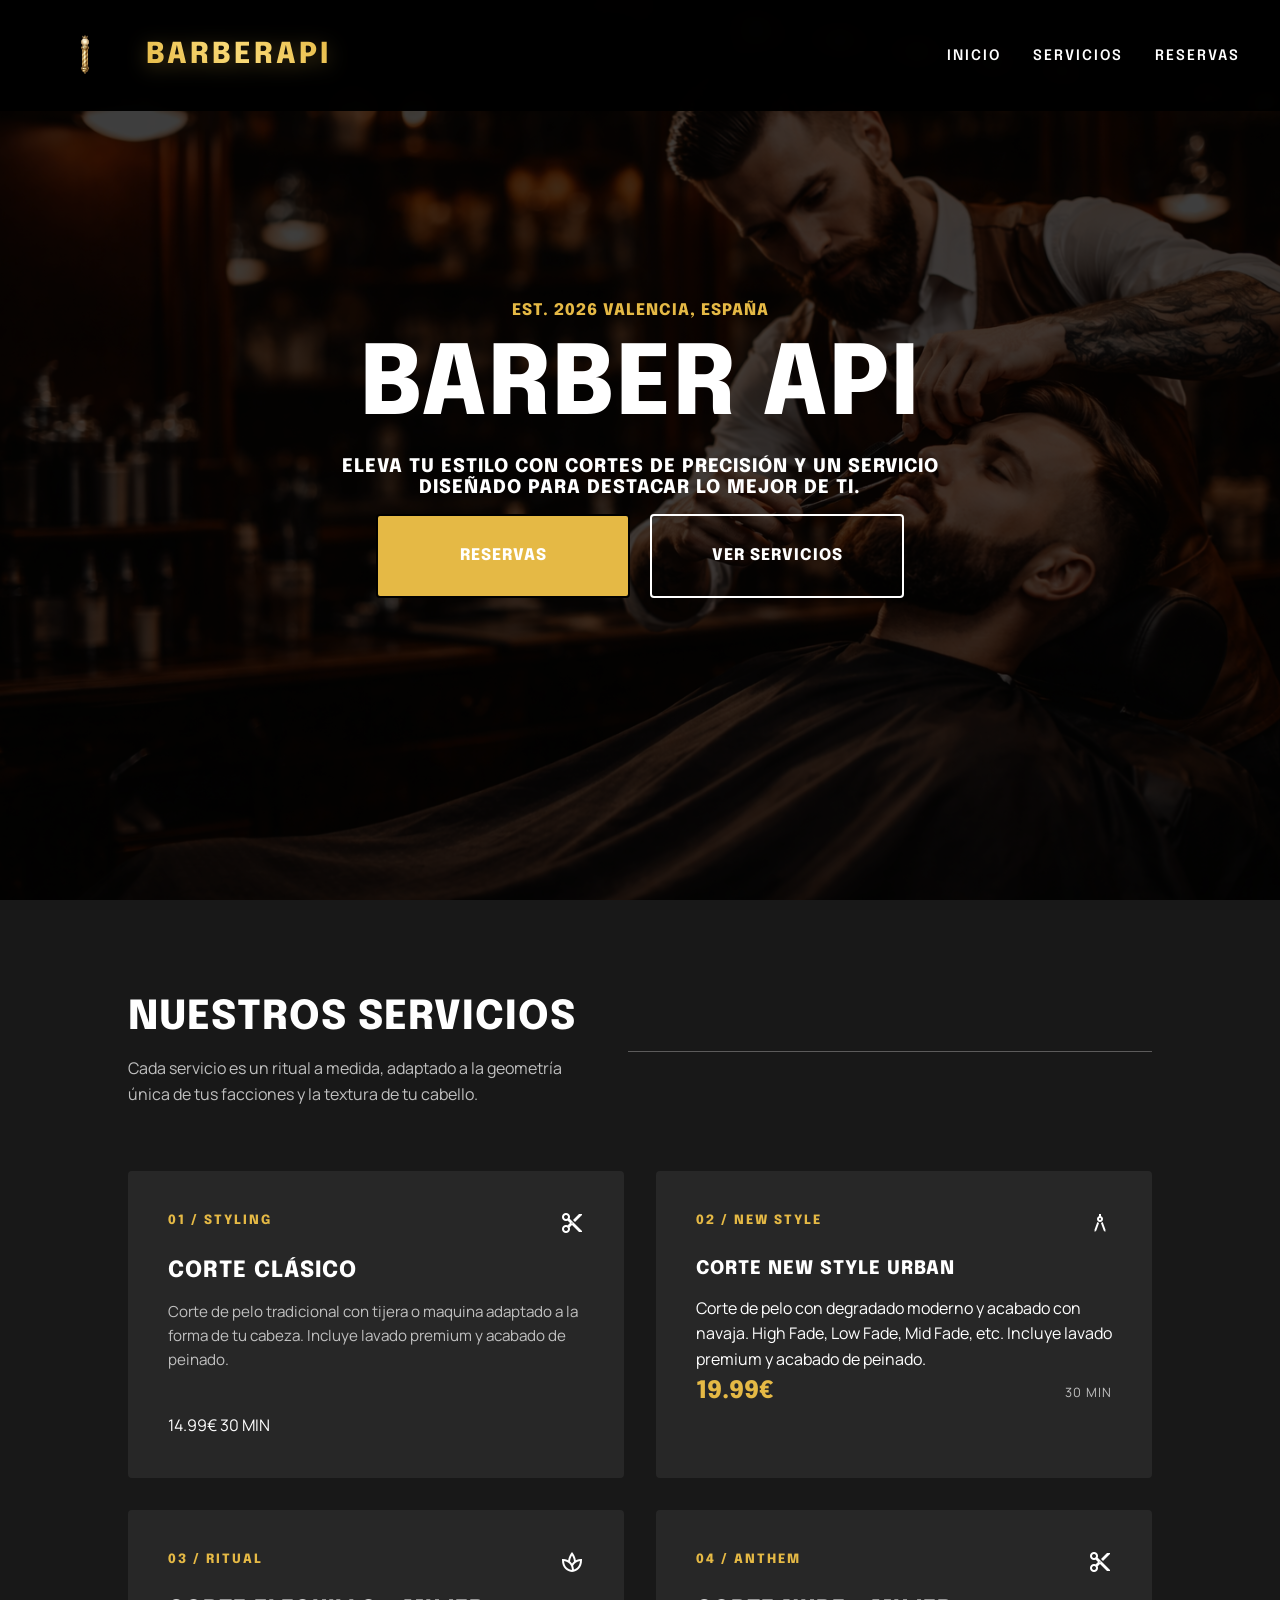
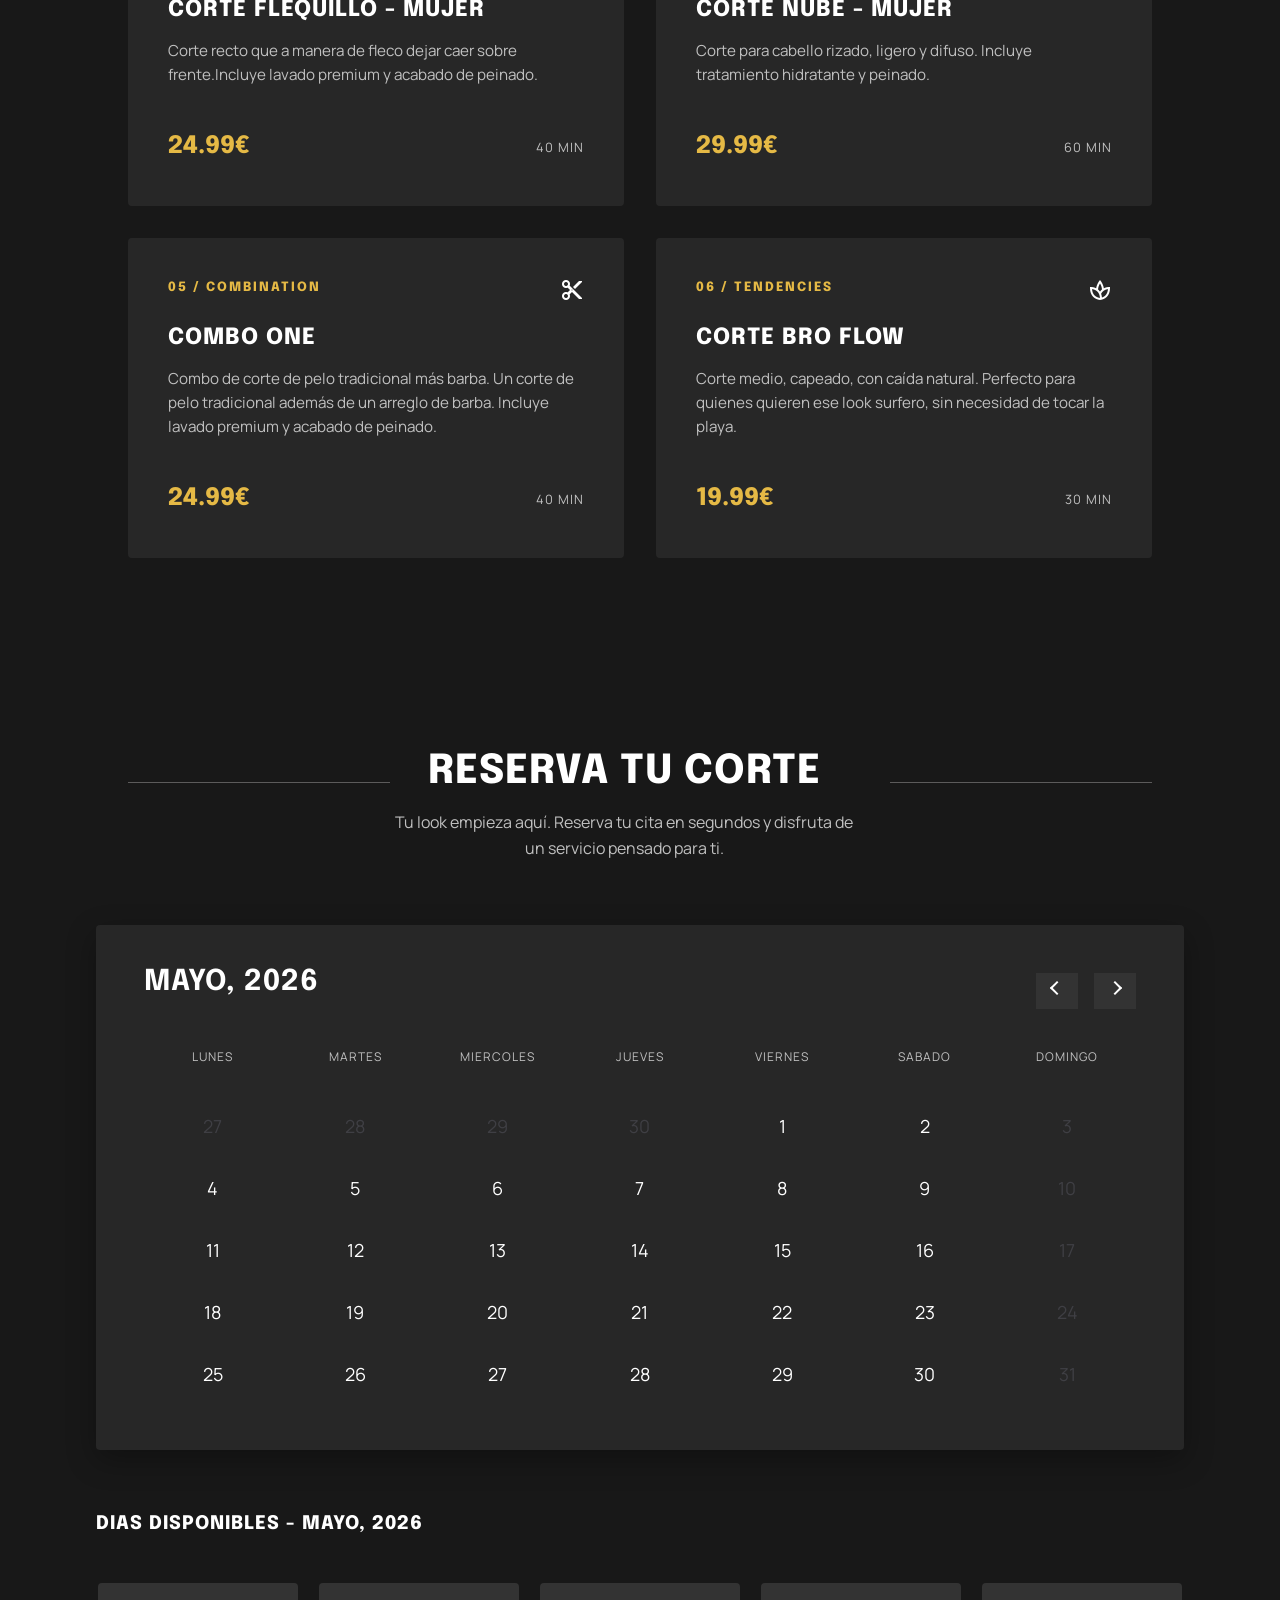
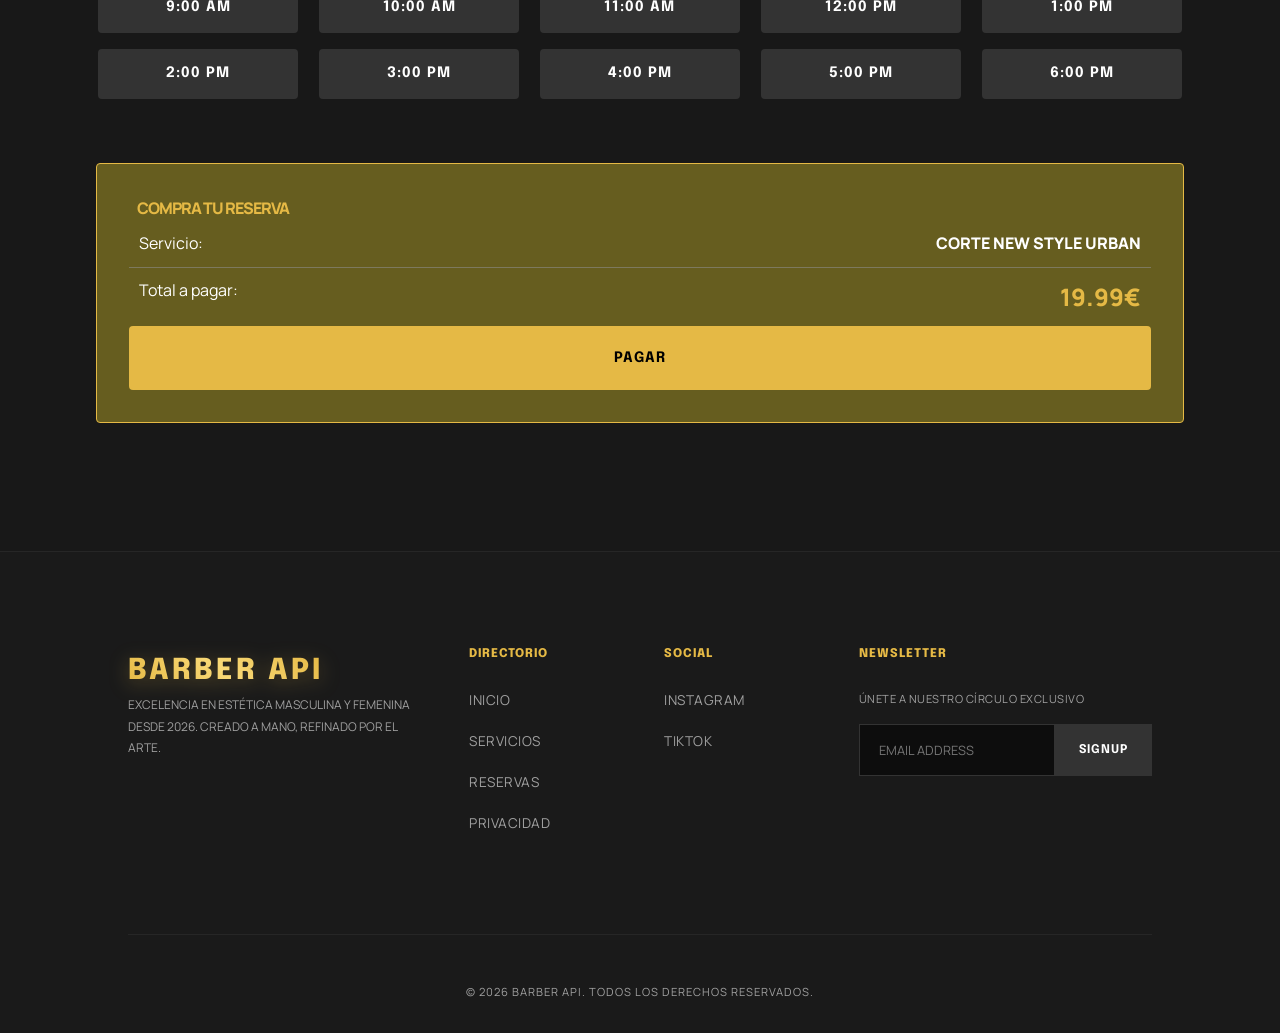
==== commit a4f08fa5: "Se agregó responsive a diferentes secciones" ====
--- a/web/index.html
+++ b/web/index.html
@@ -30,6 +30,12 @@
           <span class="brand-text">BarberAPI</span>
         </a>
       </div>
+      <!-- Checkbox hack para navegación móvil (SIN JS) -->
+      <input type="checkbox" id="mobile-menu-toggle" class="menu-checkbox" />
+      <label for="mobile-menu-toggle" class="menu-toggle">
+        <span class="material-symbols-outlined icon-menu">menu</span>
+        <span class="material-symbols-outlined icon-close">close</span>
+      </label>
       <nav class="nav">
         <ul>
           <li><a href="#">Inicio</a></li>
@@ -40,6 +46,7 @@
     </header>
     <!--Banner hero-->
     <main>
+      <!-- Seccion del banner -->
       <section class="ban-image">
         <div class="content-text-main">
           <div class="text-main">
@@ -188,6 +195,114 @@
           </article>
         </div>
       </section>
+
+      <!-- Seccion de la reservas -->
+      <section class="reservas" id="reservas">
+        <!-- TITULOS DE SERVICIOS -->
+        <div class="servicios-line"></div>
+        <div class="servicios-header">
+          <div class="servicios-title title-reservas">
+            <h2>RESERVA TU CORTE</h2>
+            <p>
+              Tu look empieza aquí. Reserva tu cita en segundos y disfruta de un
+              servicio pensado para ti.
+            </p>
+          </div>
+        </div>
+        <div class="servicios-line"></div>
+      </section>
+      <!-- CALENDARIO DE RESERVAS -->
+      <div class="reservas-content">
+        <div class="calendario">
+          <div class="calendario-header">
+            <h2 class="calendar-title">MAYO, 2026</h2>
+            <div class="calendario-nav">
+              <button aria-label="Anterior"></button>
+              <button aria-label="Siguiente"></button>
+            </div>
+          </div>
+          <div class="semana">
+            <div>LUNES</div>
+            <div>MARTES</div>
+            <div>MIERCOLES</div>
+            <div>JUEVES</div>
+            <div>VIERNES</div>
+            <div>SABADO</div>
+            <div>DOMINGO</div>
+          </div>
+          <div class="dias">
+            <div class="dia muted"><span>27</span></div>
+            <div class="dia muted"><span>28</span></div>
+            <div class="dia muted"><span>29</span></div>
+            <div class="dia muted"><span>30</span></div>
+            <div class="dia"><span>1</span></div>
+            <div class="dia"><span>2</span></div>
+            <div class="dia muted"><span>3</span></div>
+
+            <div class="dia"><span>4</span></div>
+            <div class="dia selected"><span>5</span></div>
+            <div class="dia"><span>6</span></div>
+            <div class="dia"><span>7</span></div>
+            <div class="dia"><span>8</span></div>
+            <div class="dia"><span>9</span></div>
+            <div class="dia muted"><span>10</span></div>
+            <div class="dia"><span>11</span></div>
+            <div class="dia"><span>12</span></div>
+            <div class="dia"><span>13</span></div>
+            <div class="dia"><span>14</span></div>
+            <div class="dia"><span>15</span></div>
+            <div class="dia"><span>16</span></div>
+            <div class="dia muted"><span>17</span></div>
+            <div class="dia"><span>18</span></div>
+            <div class="dia"><span>19</span></div>
+            <div class="dia"><span>20</span></div>
+            <div class="dia"><span>21</span></div>
+            <div class="dia"><span>22</span></div>
+            <div class="dia"><span>23</span></div>
+            <div class="dia muted"><span>24</span></div>
+            <div class="dia"><span>25</span></div>
+            <div class="dia"><span>26</span></div>
+            <div class="dia"><span>27</span></div>
+            <div class="dia"><span>28</span></div>
+            <div class="dia"><span>29</span></div>
+            <div class="dia"><span>30</span></div>
+            <div class="dia muted"><span>31</span></div>
+          </div>
+        </div>
+        <!-- RESERVAS DISPONIBLES -->
+        <div class="tablas-reservas">
+          <div class="reservas-title">
+            <h3>Dias Disponibles - MAYO, 2026</h3>
+          </div>
+          <div class="box-dias-disponibles">
+            <div class="box">9:00 AM</div>
+            <div class="box">10:00 AM</div>
+            <div class="box">11:00 AM</div>
+            <div class="box">12:00 PM</div>
+            <div class="box">1:00 PM</div>
+            <div class="box">2:00 PM</div>
+            <div class="box">3:00 PM</div>
+            <div class="box">4:00 PM</div>
+            <div class="box">5:00 PM</div>
+            <div class="box">6:00 PM</div>
+          </div>
+          <div class="contenedor-tabla-compra">
+            <div class="box-title">COMPRA TU RESERVA</div>
+            <div class="caja box-servicio">
+              <span>Servicio:</span>
+              <span class="servicio-name">CORTE NEW STYLE URBAN</span>
+            </div>
+            <div class="servicios-line"></div>
+            <div class="caja box-servicio-total">
+              <span>Total a pagar:</span>
+              <span class="total-price">19.99€</span>
+            </div>
+            <div class="button-pagar">
+              <div class="box box-pago">PAGAR</div>
+            </div>
+          </div>
+        </div>
+      </div>
     </main>
 
     <!-- Footer -->
--- a/web/styles/styles.css
+++ b/web/styles/styles.css
@@ -134,6 +134,7 @@
 }
 
 /*Texto del logo*/
+/*Texto del logo*/
 .brand-text {
   font-family: var(--font-heading);
   text-transform: uppercase;
@@ -150,6 +151,7 @@
   transition: all var(--transition-fast);
 }
 /*Transicion del texto del logo*/
+/*Transicion del texto del logo*/
 .brand-text:hover {
   filter: drop-shadow(0px 6px 15px rgba(229, 185, 69, 0.5)) brightness(1.1);
 }
@@ -170,7 +172,33 @@
 
 .nav a:hover {
   color: var(--accent-gold);
-} 
+}
+
+/* Menu movil toggle */
+.menu-checkbox {
+  display: none;
+}
+
+.menu-toggle {
+  display: none;
+  cursor: pointer;
+  color: var(--text-main);
+  transition: color var(--transition-fast);
+  z-index: 1500;
+}
+
+.menu-toggle:hover {
+  color: var(--accent-gold);
+}
+
+.menu-toggle .material-symbols-outlined {
+  font-size: 2.5rem;
+}
+
+.menu-toggle .icon-close {
+  display: none;
+}
+
 /*HERO SECTION
 ========================================= */
 
@@ -201,6 +229,7 @@
     to bottom,
     transparent,
     #000000
+    #000000
   )
 }
 
@@ -214,6 +243,7 @@
   justify-content: center;
   height: 100%;
 }
+
 /*Caja del contenido de los textos*/
 main .text-main{
   display: flex;
@@ -241,12 +271,14 @@
   gap: 20px;
 }
 
+/*Resetear los botones*/
 /*Resetear los botones*/
 button {
   all: unset;
   cursor: pointer;
 }
 
+/*Box de reservas*/
 /*Box de reservas*/
 .btn-hero .btn-hero-reservas{
   border: 2px solid black;
@@ -261,6 +293,7 @@
 }
 
 /*Box de servicios*/
+/*Box de servicios*/
 .btn-hero .btn-hero-servicios{
   display: flex;
   border: 2px solid white;
@@ -272,6 +305,7 @@
   transition: transform .2s ease, box-shadow .2s ease;
 }
 
+/*Transicion de las cajas*/
 /*Transicion de las cajas*/
 .btn-hero-reservas:hover{
   transform: translateY(-3px);
@@ -292,6 +326,450 @@
 }
 
 /* =========================================
+   SECCIÓN SERVICIOS
+========================================= */
+
+.servicios {
+  padding: 6rem 10%;
+  background-color: var(--bg-dark);
+}
+
+.servicios-header {
+  display: flex;
+  align-items: center;
+  justify-content: space-between;
+  margin-bottom: 4rem;
+}
+
+.servicios-title {
+  flex: 0 0 auto;
+  max-width: 500px;
+  padding-right: 2rem;
+}
+
+.servicios-title h2 {
+  font-size: 2.5rem;
+  margin-bottom: 1rem;
+}
+
+.servicios-title p {
+  color: var(--text-muted);
+  font-size: 1rem;
+}
+
+/*Linea de servicios*/
+.servicios-line {
+  flex: 1 1 auto;
+  height: 1px;
+  background-color: rgba(144, 142, 142, 0.572);
+}
+
+/*Grid de servicios*/
+.servicios-grid {
+  display: grid;
+  grid-template-columns: repeat(auto-fit, minmax(350px, 1fr));
+  gap: 2rem;
+}
+
+/*Caja de servicios*/
+.servicio-card {
+  background-color: #272727;
+  padding: 2.5rem;
+  border-radius: var(--border-radius);
+  transition: transform var(--transition-fast), background-color var(--transition-fast);
+  display: flex;
+  flex-direction: column;
+}
+
+.servicio-card:hover {
+  transform: translateY(-5px);
+  background-color: #2d2d2d;
+  box-shadow: 0 10px 30px rgba(0, 0, 0, 0.3);
+}
+
+.servicio-card-top {
+  display: flex;
+  justify-content: space-between;
+  align-items: flex-start;
+  margin-bottom: 1.5rem;
+}
+
+/*Categoria del servicio*/
+.servicio-category {
+  color: var(--accent-gold);
+  font-family: var(--font-heading);
+  font-size: 0.8rem;
+  font-weight: 800;
+  letter-spacing: 2px;
+  text-transform: uppercase;
+}
+
+.servicio-icon {
+  font-size: 3rem;
+  color: rgba(255, 255, 255, 0.1);
+  transition: color var(--transition-fast);
+}
+
+.servicio-card:hover .servicio-icon {
+  color: rgba(255, 255, 255, 0.2);
+}
+
+.servicio-title {
+  font-size: 1.4rem;
+  margin-bottom: 1rem;
+}
+
+.servicio-desc {
+  color: var(--text-muted);
+  font-size: 0.95rem;
+  margin-bottom: 2.5rem;
+  flex-grow: 1;
+}
+
+.servicio-card-bottom {
+  display: flex;
+  justify-content: space-between;
+  align-items: center;
+}
+
+.servicio-price {
+  color: var(--accent-gold);
+  font-family: var(--font-heading);
+  font-size: 1.5rem;
+  font-weight: 800;
+}
+
+.servicio-duration {
+  color: var(--text-muted);
+  font-size: 0.8rem;
+  letter-spacing: 1px;
+  text-transform: uppercase;
+}
+/* =========================================
+   RESERVAS
+========================================= */
+.reservas{
+  padding: 6rem 10% 0;
+  background-color: var(--bg-dark);
+  display: flex;
+  align-items: baseline;
+}
+
+.title-reservas{
+  text-align: center;
+  padding: 0;
+}
+
+.reservas-content{
+  display: flex;
+  gap: 4rem;
+  justify-content: space-evenly;
+  padding: 0px 6rem 10%;
+}
+
+.calendario{
+  background-color: #272727;
+  border-radius: var(--border-radius);
+  width: 40%;
+  height: 500px;
+  box-shadow: 0 10px 30px rgba(0, 0, 0, 0.3);
+  border-radius: var(--border-radius);
+  padding: 42px 48px 46px;
+}
+
+.calendario-header{
+  display: flex;
+  justify-content: space-between;
+  align-items: center;
+  margin-bottom: 2rem;
+}
+
+.calendar-title{
+  font-size: 1.8rem;
+  font-weight: bolder;
+  text-transform: uppercase;
+  letter-spacing: 1px;
+}
+
+.calendario-nav{
+  display: flex;
+  gap: 1rem;
+}
+
+.calendario-nav button{
+  padding: 0.5rem 1rem;
+  background-color: #333333;
+  color: #ffffff;
+  font-family: var(--font-heading);
+  font-weight: 700;
+  font-size: 0.75rem;
+  letter-spacing: 1px;
+  transition: transform 0.2s ease, opacity 0.2s;
+}
+
+.calendario-nav button:hover{
+  opacity: 0.8;
+  transform: scale(1.05);
+}
+
+.semana, .dias{
+  display: grid;
+  grid-template-columns: repeat(7, 1fr);
+  gap: 0.3rem;
+}
+.semana{
+  margin-bottom: 30px;
+}
+.semana div{
+  color: var(--text-muted);
+  font-size: 0.75rem;
+  text-transform: uppercase;
+  letter-spacing: 1px;
+  text-align: center;
+}
+
+.dias{
+  row-gap: 2px;
+}
+.dia{
+  position: relative;
+  height: 60px;
+  display: flex;
+  align-items: center;
+  justify-content: center;
+  font-size: 18px;
+  border-radius: 10px;
+  transition: background-color 0.2s ease, opacity 0.2s ease;
+  cursor: pointer;
+}
+
+.muted{
+  color: #3f3f44;
+}
+
+.dia span{
+  position: relative;
+  z-index: 1;
+}
+
+.dia:hover{
+  background: var(--accent-gold-hover);
+}
+
+/*Flecha anterior*/
+.calendario-nav button::before{
+  content: "";
+  display: inline-block;
+  width: 10px;
+  height: 10px;
+  border-left: 2px solid #fff;
+  border-bottom: 2px solid #fff;
+  transform: rotate(45deg);
+}
+
+/*Flecha siguiente*/
+.calendario-nav button[aria-label="Siguiente"]::before {
+  transform: rotate(225deg);
+}
+
+
+
+/* CAJAS DE DIAS DISPONIBLES */
+.tablas-reservas{
+  width: 40%;
+  gap: 4rem;
+  display: flex;
+  flex-direction: column;
+}
+.box-dias-disponibles{
+  display: grid;
+  grid-template-columns: repeat(auto-fit, minmax(200px, 1fr));
+  gap: 1rem;
+  justify-content: center;
+  cursor: pointer;
+  margin-top: -2rem;
+}
+
+.box{
+  display: flex;
+  align-items: center;
+  justify-content: center;
+  background-color: #333333;
+  color: #ffffff;
+  font-family: var(--font-heading);
+  font-weight: bold;
+  font-size: 0.90rem;
+  letter-spacing: 1px;
+  width: 200px;
+  height: 50px;
+  border-radius: var(--border-radius);
+  transition: background-color var(--transition-fast), color var(--transition-fast);
+}
+
+.box:hover{
+  background-color: var(--accent-gold);
+  color: #000;
+}
+
+/*BOX COMPRA RESERVA*/
+.contenedor-tabla-compra{
+  background-color: #665D1F;
+  border-radius: var(--border-radius);
+  border: 1px solid var(--accent-gold);
+  padding: 2rem;
+}
+
+.box-title{
+  padding-inline: 0.5rem;
+  color: var(--accent-gold);
+  font-weight: 800;
+  letter-spacing: -1px;
+}
+
+.servicio-name{
+  font-weight: 800;
+}
+
+
+.total-price{
+  color: var(--accent-gold);
+  font-weight: 800;
+  font-size: 1.5rem;
+}
+.caja{
+  display: flex;
+  justify-content: space-between;
+  padding: 10px;
+}
+
+.box-pago{
+  background-color: var(--accent-gold);
+  width: 100%;
+  padding: 2rem;
+  color: #000;
+  cursor: pointer;
+  transition: all 0.3s ease;
+}
+
+.box-pago:hover{
+  background-color: var(--accent-gold-hover);
+  color: #000;
+  transform: scale(1.05);
+  box-shadow: 0 10px 30px rgba(0, 0, 0, .2);
+}
+
+@media (max-width: 767px) {
+  /* Barra de navegacion RESPONSIVE */
+  .menu-toggle {
+    display: block;
+  }
+
+  /* Hace visible el icono de cerrar - Hamburguesa*/
+  #mobile-menu-toggle:checked ~ .menu-toggle .icon-menu {
+    display: none;
+  }
+
+  /* Hace visible el icono de cerrar - X*/
+  #mobile-menu-toggle:checked ~ .menu-toggle .icon-close {
+    display: block;
+  }
+
+  /* Menu desplegable de navegación con transparencia*/
+  .nav {
+    position: fixed;
+    top: 0;
+    right: -100%;
+    width: 60vw;
+    height: 100vh;
+    background-color: rgba(13, 13, 13, 0.98);
+    backdrop-filter: blur(12px);
+    -webkit-backdrop-filter: blur(12px);
+    display: flex;
+    flex-direction: column;
+    justify-content: center;
+    align-items: center;
+    transition: right 0.4s ease-in-out;
+    border-left: 1px solid rgba(255, 255, 255, 0.1);
+    box-shadow: -5px 0 30px rgba(0, 0, 0, 0.5);
+    z-index: 1400;
+  }
+
+  /*Menu desplegable de navegación con transparencia*/
+  #mobile-menu-toggle:checked ~ .nav {
+    right: 0;
+  }
+
+  .nav ul {
+    flex-direction: column;
+    align-items: center;
+    gap: 3rem;
+  }
+
+  .nav a {
+    font-size: 1.3rem;
+    letter-spacing: 3px;
+  }
+
+  .reservas-content{
+    display: flex;
+    flex-direction: column;
+    align-items: center;
+  }
+  .calendario, .tablas-reservas{
+    width: 100%;
+    height: auto;
+  }
+
+  .semana div{
+    font-size: 0.5rem;
+    font-weight: bold;
+  }
+
+  .box-dias-disponibles{
+    justify-items: center;
+    grid-template-columns: 1fr 1fr;
+  }
+
+  .contenedor-tabla-compra{
+    width: 100%;
+  }
+}
+
+/* Media queries para Tablets*/
+@media (min-width: 768px) and (max-width: 1024px) {
+  .reservas-content{
+    display: flex;
+    flex-direction: column;
+    align-items: center;
+  }
+  .calendario, .tablas-reservas{
+    width: 100%;
+    height: auto;
+  }
+  .box-dias-disponibles{
+    justify-items: center;
+    grid-template-columns: 1fr 1fr 1fr;
+  }
+}
+
+/* Media queries para ordenadores*/
+@media (min-width: 1025px) and (max-width: 1500px){
+  .reservas-content{
+    display: flex;
+    flex-direction: column;
+    align-items: center;
+  }
+  .calendario, .tablas-reservas{
+    width: 100%;
+    height: auto;
+  }
+  .box-dias-disponibles{
+    justify-items: center;
+  }
+}
+
+/* =========================================
+   FOOTER
    SECCIÓN SERVICIOS
 ========================================= */
 
@@ -536,4 +1014,126 @@
   font-size: 0.7rem;
   text-transform: uppercase;
   letter-spacing: 1px;
+}
+
+.main-footer {
+  background-color: #1a1a1a;
+  padding: 6rem 10% 2rem;
+  color: #a0a0a0;
+  font-size: 0.85rem;
+  border-top: 1px solid rgba(255, 255, 255, 0.05); /* Separador */
+}
+
+.footer-container {
+  display: grid;
+  grid-template-columns: 2fr 1fr 1fr 2fr;
+  gap: 3rem;
+  margin-bottom: 5rem;
+}
+
+@media (max-width: 900px) {
+  .footer-container {
+    grid-template-columns: 1fr 1fr;
+  }
+}
+
+@media (max-width: 600px) {
+  .footer-container {
+    grid-template-columns: 1fr;
+  }
+}
+
+
+.footer-desc {
+  line-height: 1.8;
+  max-width: 300px;
+  text-transform: uppercase;
+  font-size: 0.75rem;
+}
+
+.footer-heading {
+  color: var(--accent-gold);
+  font-family: var(--font-heading);
+  font-size: 0.75rem;
+  font-weight: 800;
+  margin-bottom: 1.8rem;
+  letter-spacing: 1px;
+  text-transform: uppercase;
+}
+
+.links-col ul {
+  list-style: none;
+}
+
+.links-col li {
+  margin-bottom: 1.2rem;
+}
+
+.links-col a {
+  text-transform: uppercase;
+  letter-spacing: 0.5px;
+  transition: color var(--transition-fast);
+  color: #a0a0a0;
+}
+
+.links-col a:hover {
+  color: var(--accent-gold);
+}
+
+/* Newsletter */
+.newsletter-desc {
+  margin-bottom: 1rem;
+  text-transform: uppercase;
+  font-size: 0.7rem;
+  letter-spacing: 0.5px;
+}
+
+.newsletter-form {
+  display: flex;
+  margin-top: 1rem;
+}
+
+.newsletter-form input {
+  padding: 1rem 1.2rem;
+  background-color: #0d0d0d;
+  border: 1px solid #333;
+  color: #ffffff;
+  font-family: var(--font-body);
+  font-size: 0.8rem;
+  width: 100%;
+  outline: none;
+  transition: border-color var(--transition-fast);
+}
+
+.newsletter-form input:focus {
+  border-color: var(--accent-gold);
+}
+
+.newsletter-form button {
+  padding: 1rem 1.5rem;
+  background-color: #333333;
+  color: #ffffff;
+  font-family: var(--font-heading);
+  font-weight: 700;
+  font-size: 0.75rem;
+  letter-spacing: 1px;
+  transition: background-color var(--transition-fast), color var(--transition-fast);
+}
+
+.newsletter-form button:hover {
+  background-color: var(--accent-gold);
+  color: #000;
+}
+
+/* Boton Registro Newsletter*/
+.footer-bottom {
+  text-align: center;
+  padding-top: 3rem;
+  border-top: 1px solid rgba(255, 255, 255, 0.05);
+}
+
+.footer-bottom p {
+  font-size: 0.7rem;
+  text-transform: uppercase;
+  letter-spacing: 1px;
 }
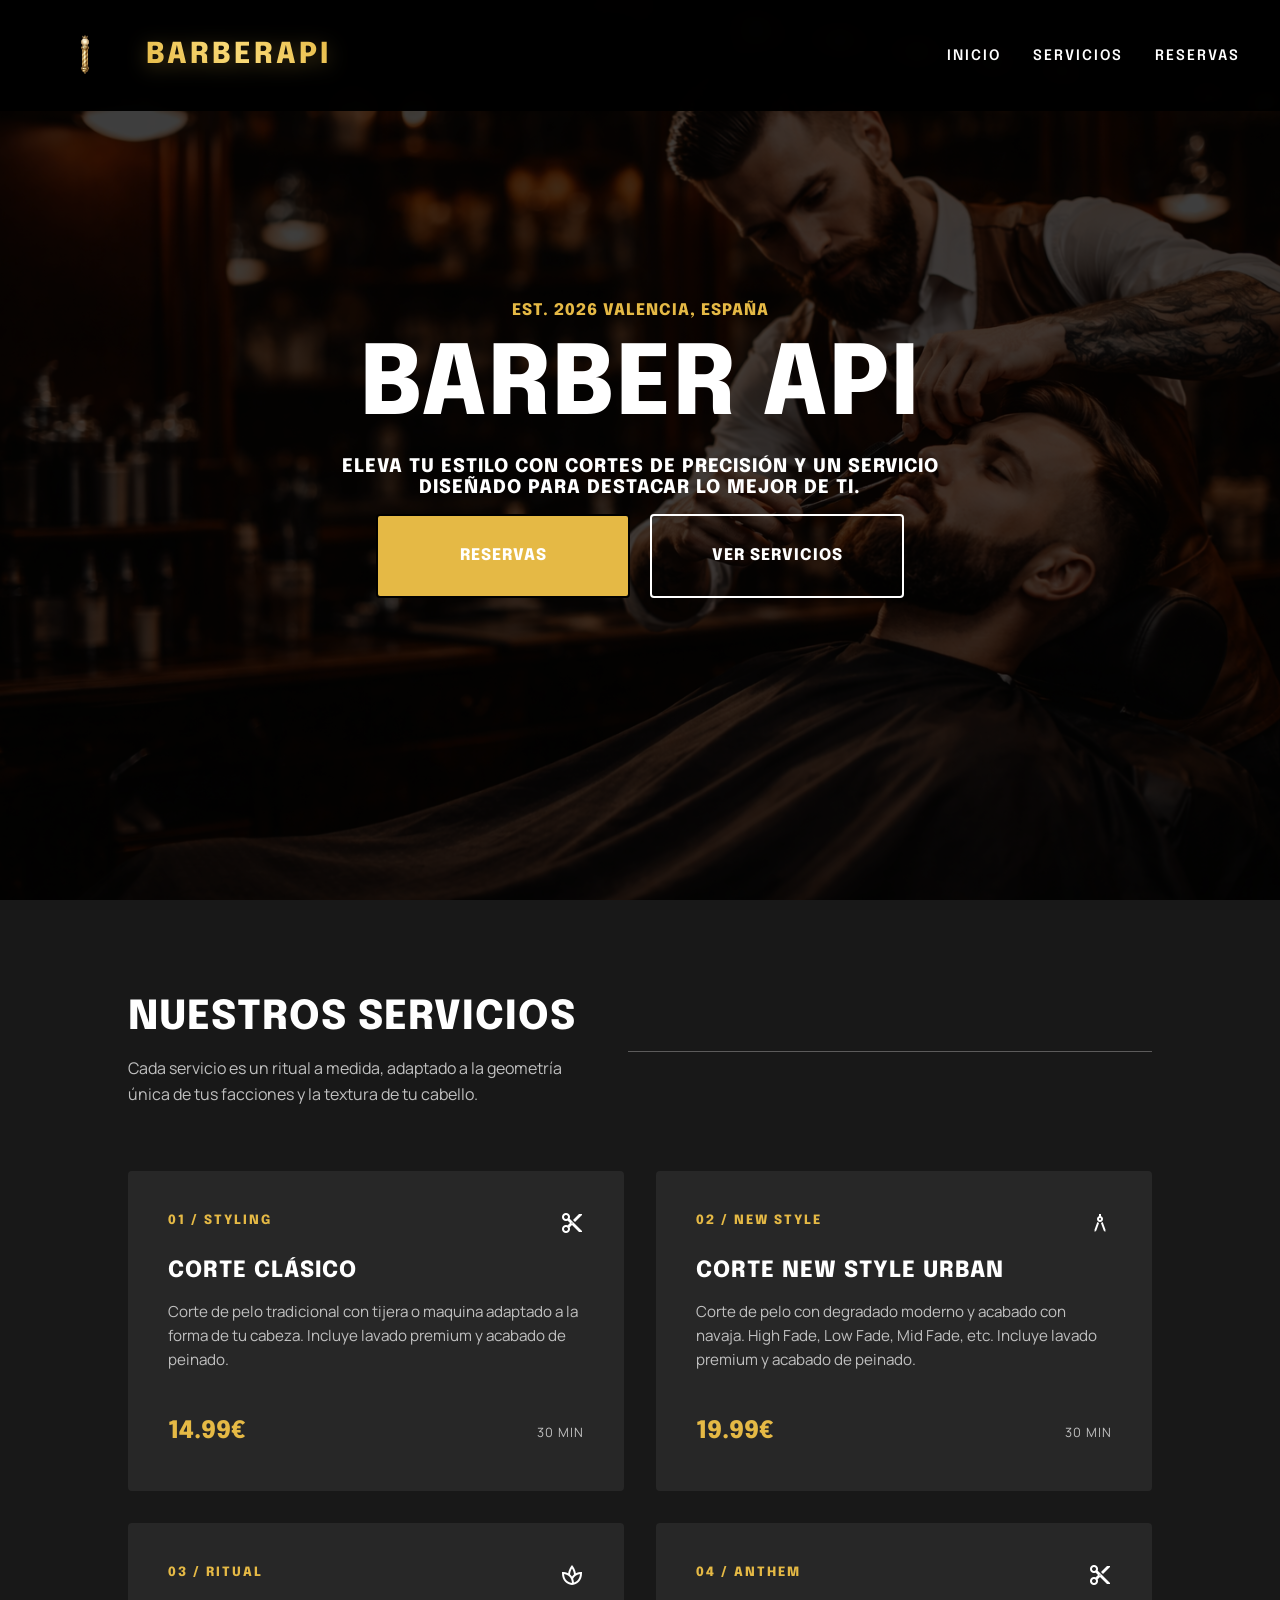
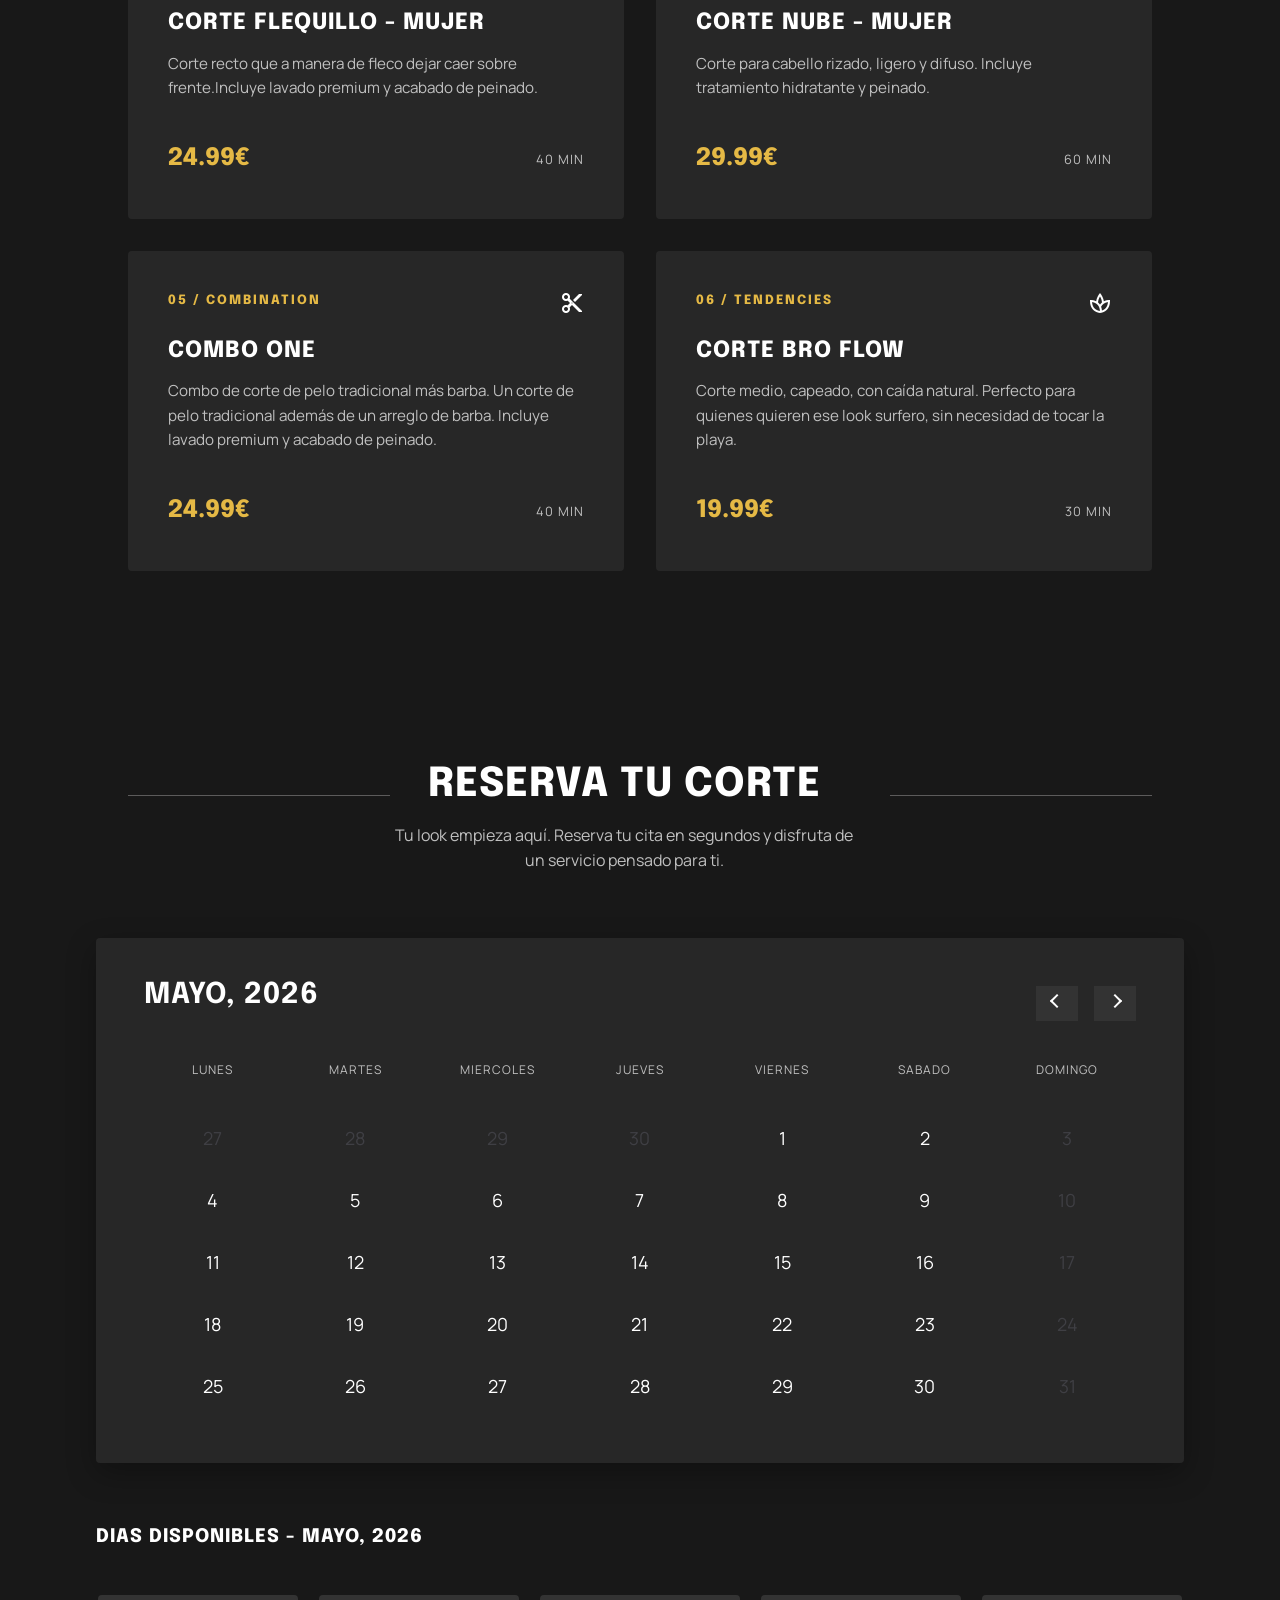
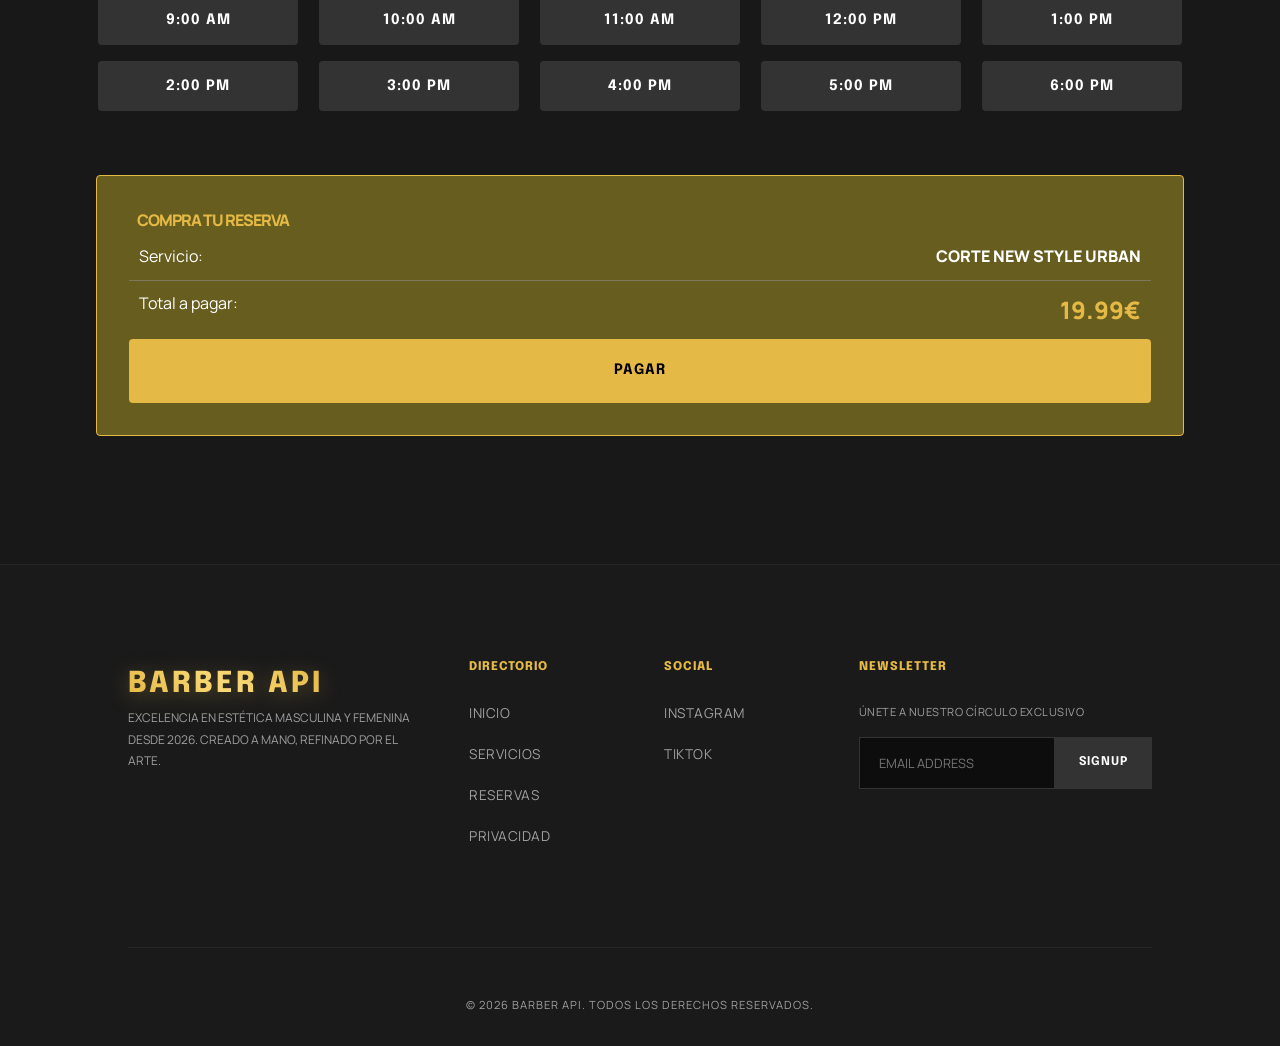
==== commit 2f6ca5e9: "Merge branch 'main' into web-design-j" ====
--- a/web/index.html
+++ b/web/index.html
@@ -95,9 +95,9 @@
               Corte de pelo tradicional con tijera o maquina adaptado a la forma
               de tu cabeza. Incluye lavado premium y acabado de peinado.
             </p>
-            <div class="service-card-bottom">
-              <span class="service-price">14.99€</span>
-              <span class="service-duration">30 MIN</span>
+            <div class="servicio-card-bottom">
+              <span class="servicio-price">14.99€</span>
+              <span class="servicio-duration">30 MIN</span>
             </div>
           </article>
 
@@ -109,8 +109,8 @@
                 >architecture</span
               >
             </div>
-            <h3 class="service-title">CORTE NEW STYLE URBAN</h3>
-            <p class="service-desc">
+            <h3 class="servicio-title">CORTE NEW STYLE URBAN</h3>
+            <p class="servicio-desc">
               Corte de pelo con degradado moderno y acabado con navaja. High
               Fade, Low Fade, Mid Fade, etc. Incluye lavado premium y acabado de
               peinado.
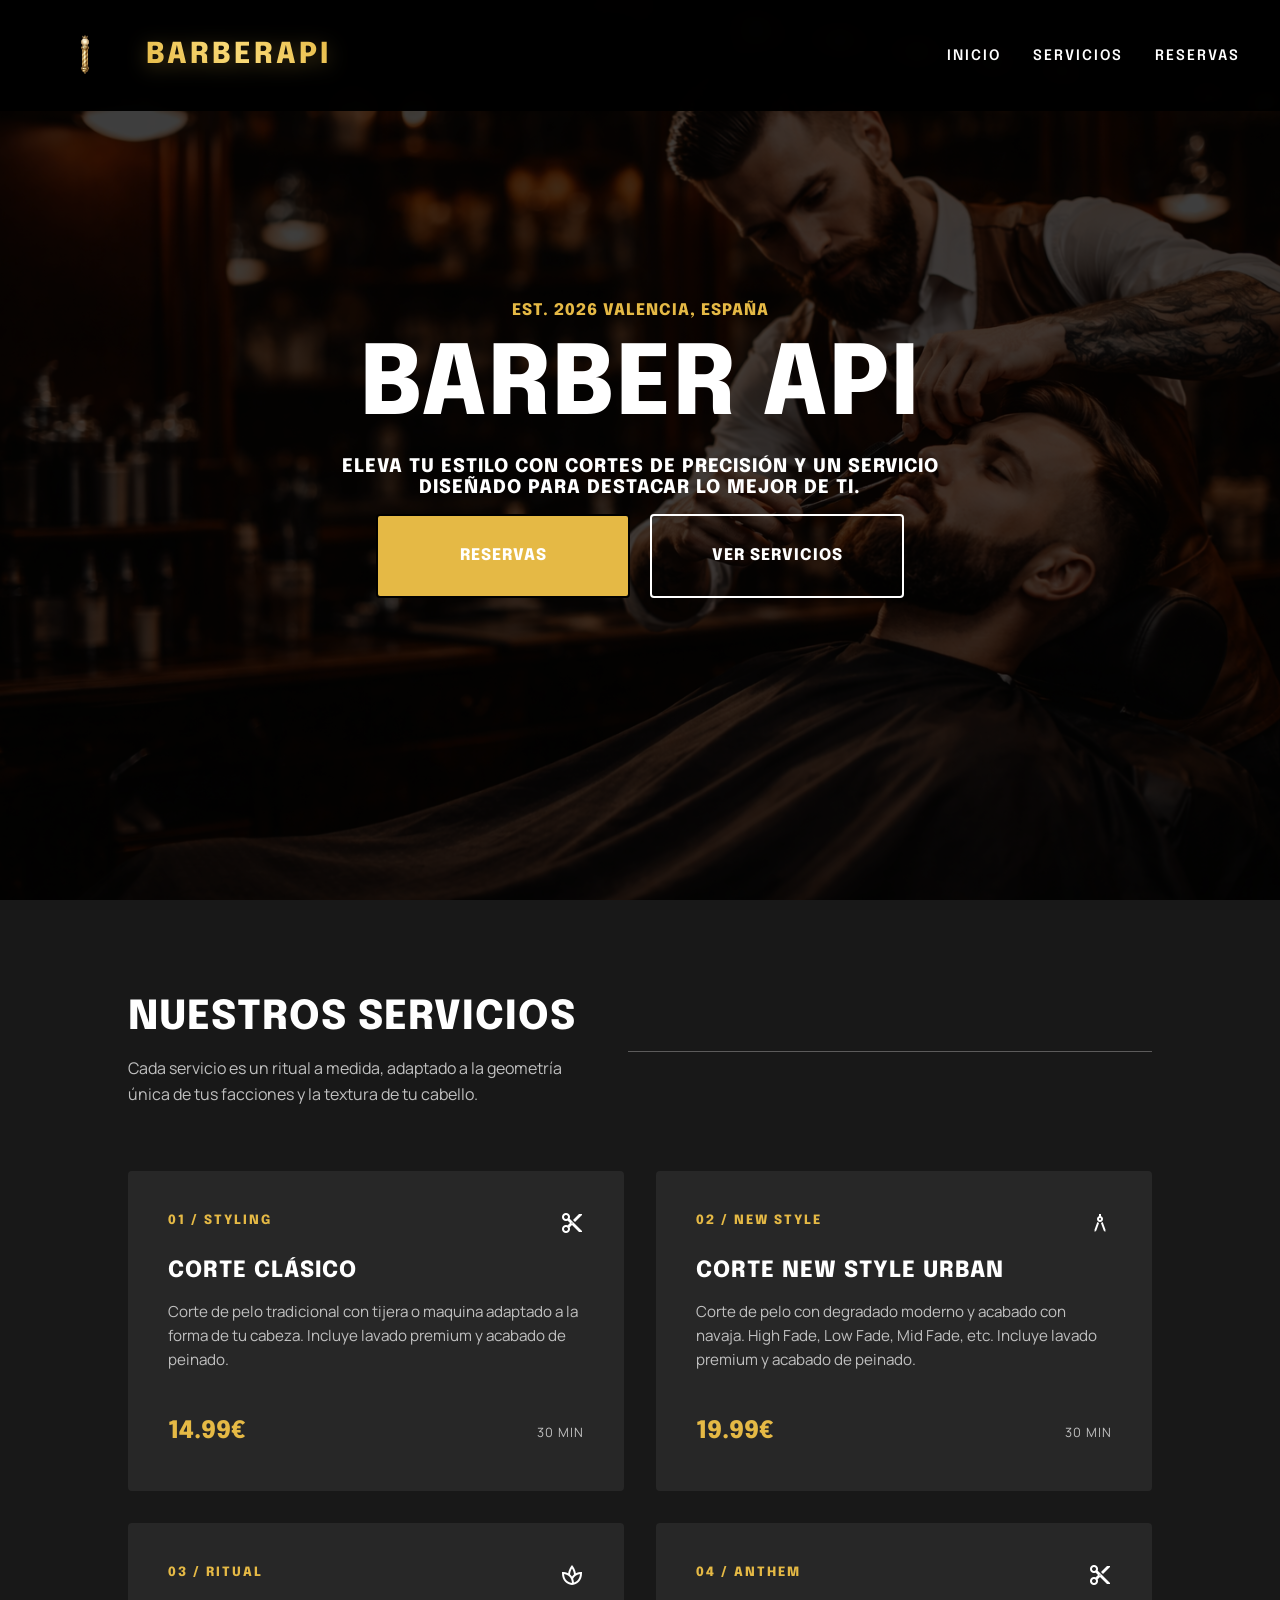
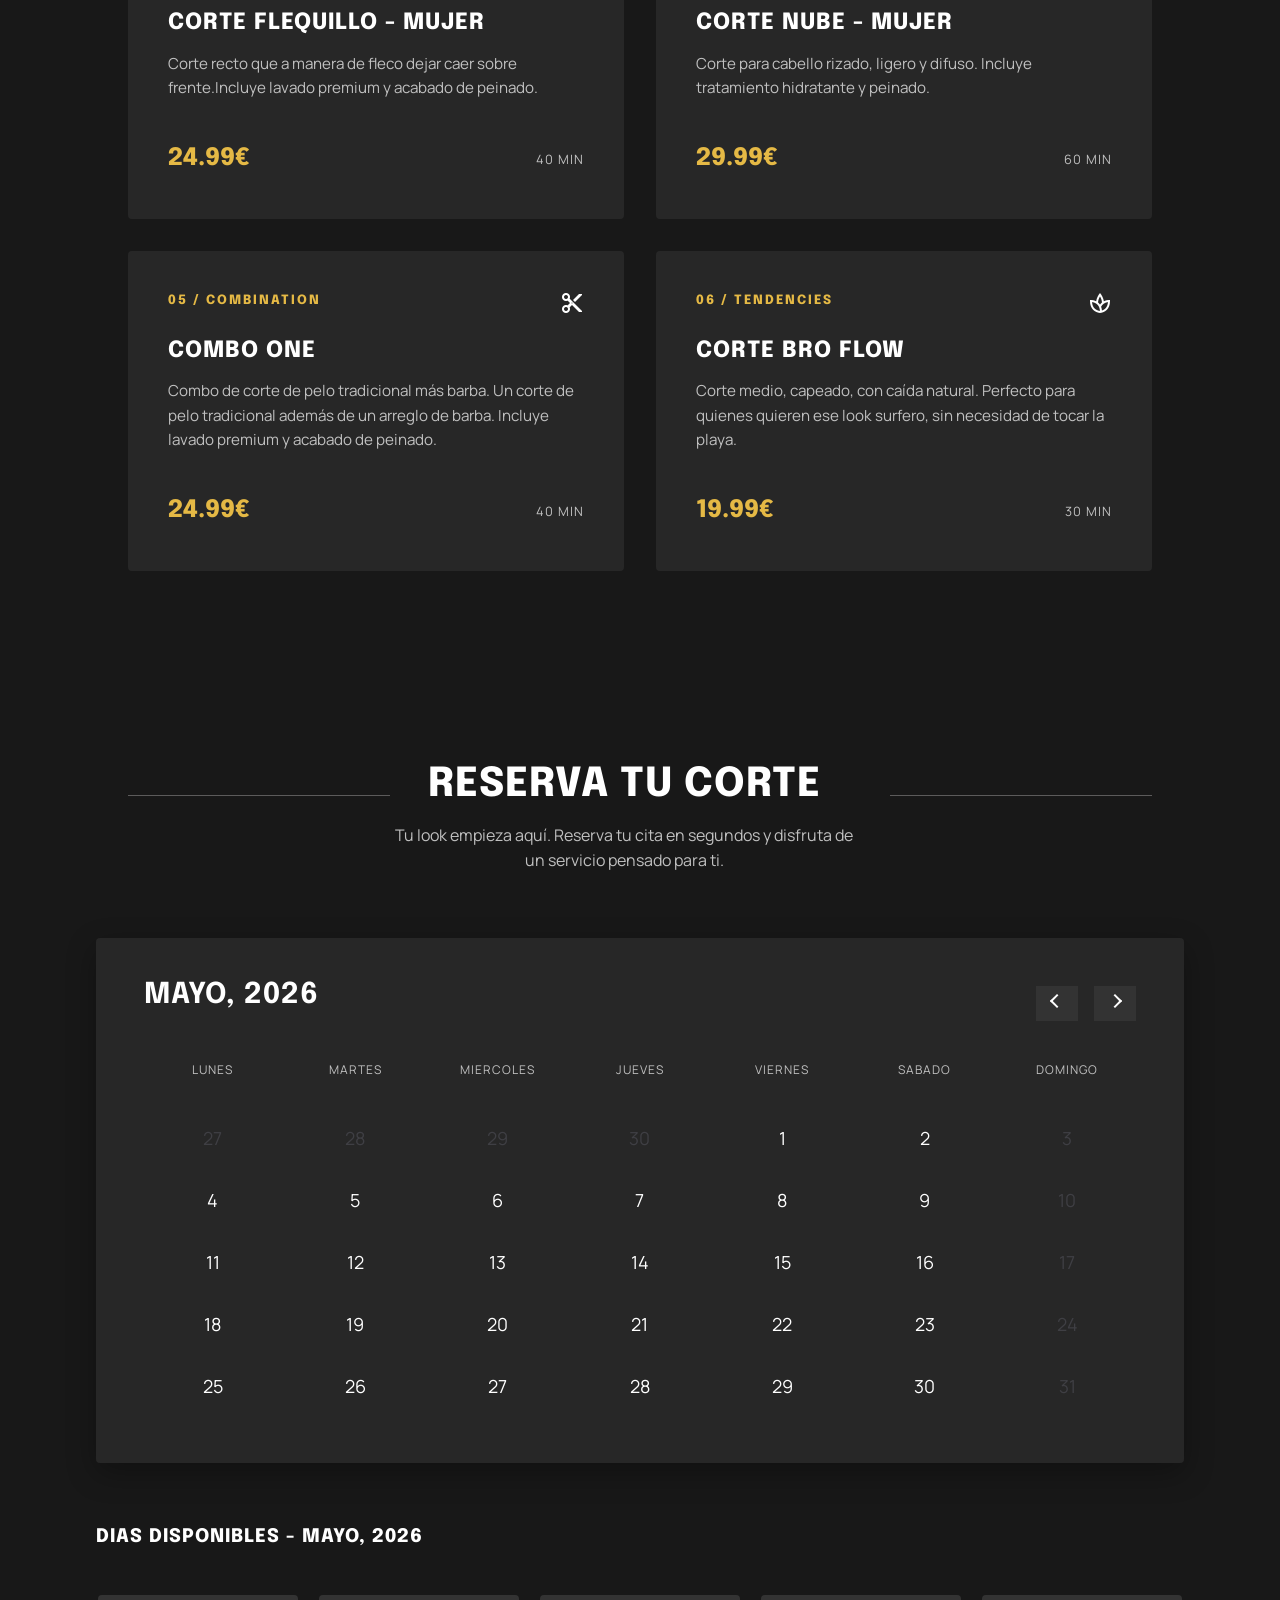
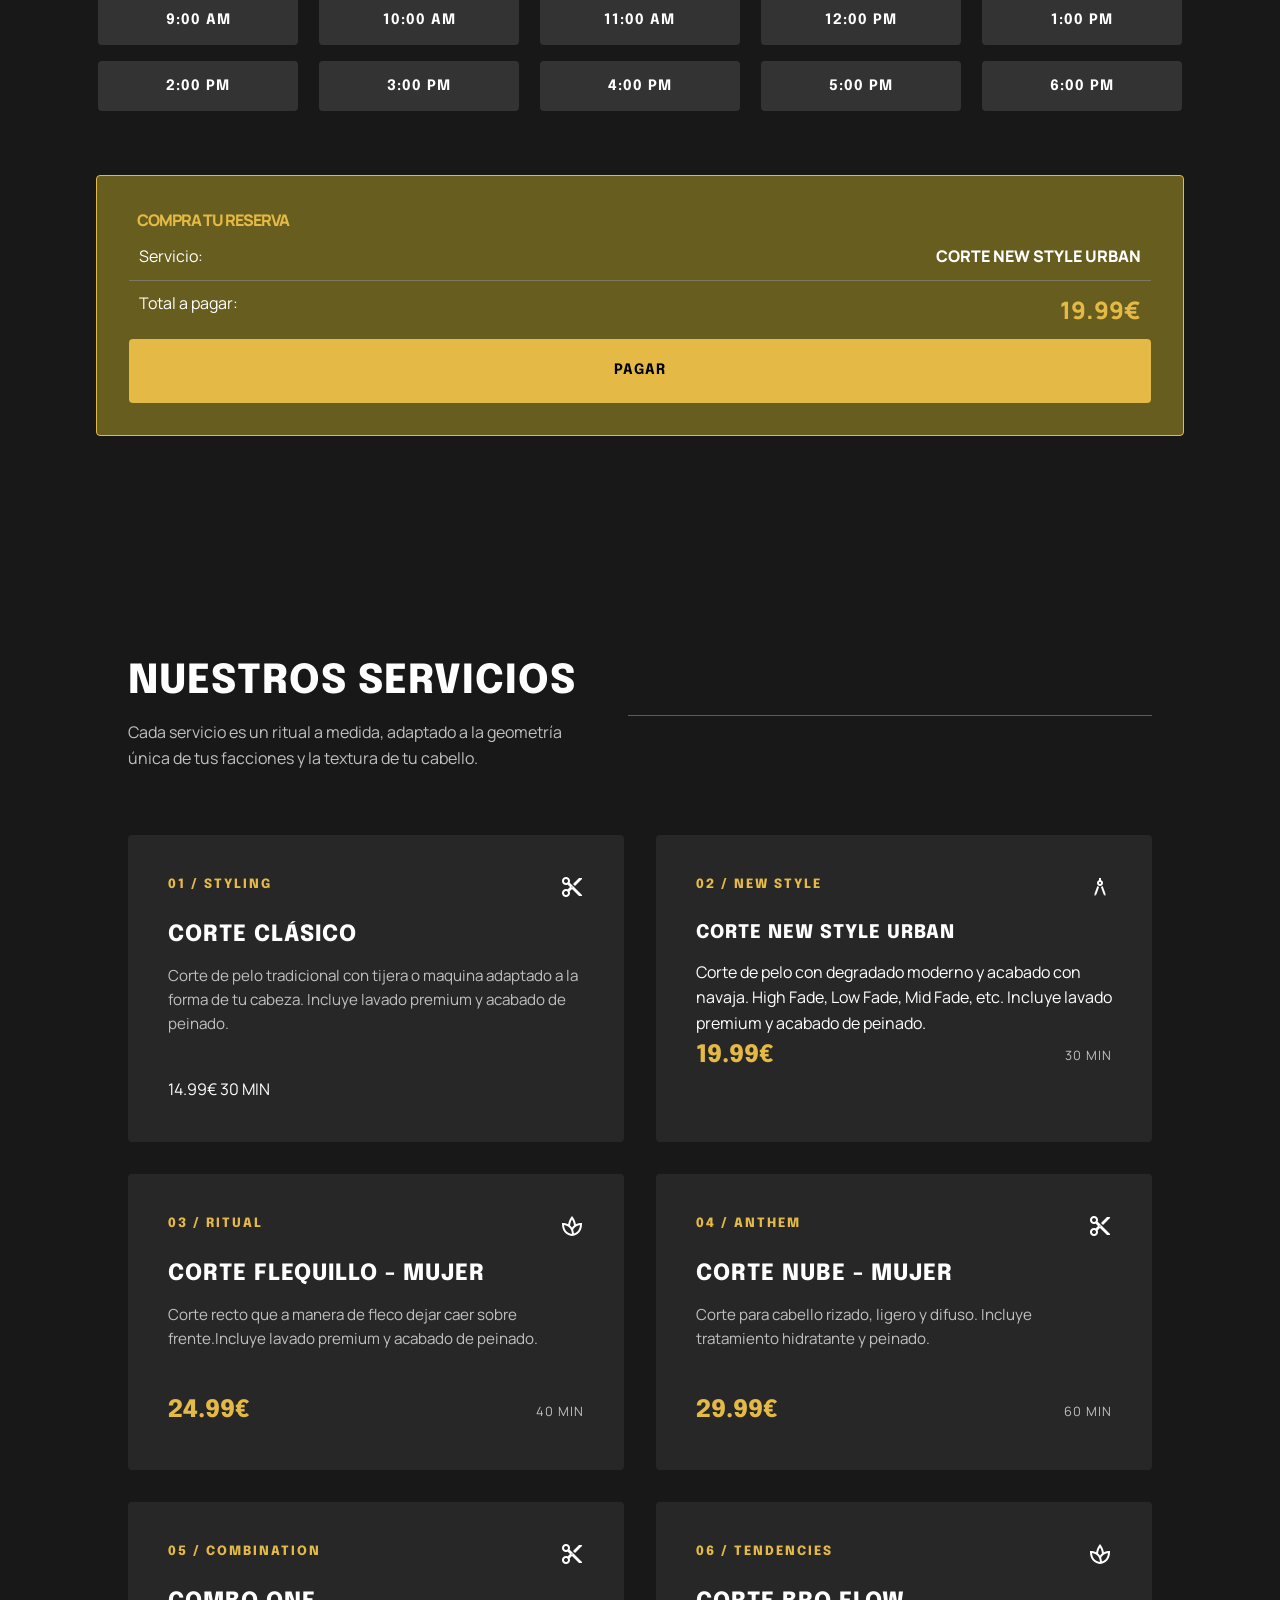
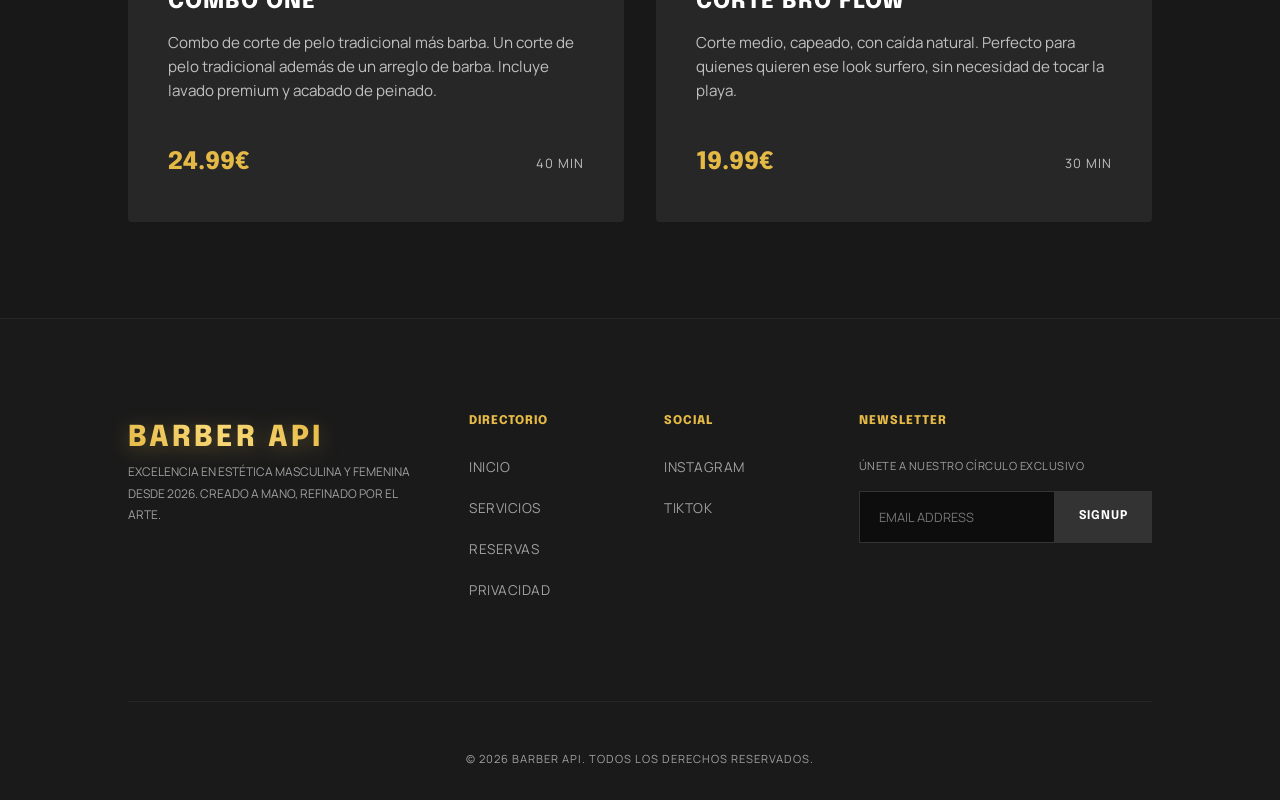
==== commit ced5e05e: "Actualización styles.css y index.html" ====
--- a/web/index.html
+++ b/web/index.html
@@ -303,6 +303,134 @@
           </div>
         </div>
       </div>
+
+      <!-- Sección Servicios -->
+      <section class="servicios" id="servicios">
+        <div class="servicios-header">
+          <div class="servicios-title">
+            <h2>NUESTROS SERVICIOS</h2>
+            <p>
+              Cada servicio es un ritual a medida, adaptado a la geometría única
+              de tus facciones y la textura de tu cabello.
+            </p>
+          </div>
+          <div class="servicios-line"></div>
+        </div>
+
+        <div class="servicios-grid">
+          <!-- Card 1 -->
+          <article class="servicio-card">
+            <div class="servicio-card-top">
+              <span class="servicio-category">01 / STYLING</span>
+              <span class="material-symbols-outlined service-icon"
+                >content_cut</span
+              >
+            </div>
+            <h3 class="servicio-title">CORTE CLÁSICO</h3>
+            <p class="servicio-desc">
+              Corte de pelo tradicional con tijera o maquina adaptado a la forma
+              de tu cabeza. Incluye lavado premium y acabado de peinado.
+            </p>
+            <div class="service-card-bottom">
+              <span class="service-price">14.99€</span>
+              <span class="service-duration">30 MIN</span>
+            </div>
+          </article>
+
+          <!-- Card 2 -->
+          <article class="servicio-card">
+            <div class="servicio-card-top">
+              <span class="servicio-category">02 / NEW STYLE</span>
+              <span class="material-symbols-outlined service-icon"
+                >architecture</span
+              >
+            </div>
+            <h3 class="service-title">CORTE NEW STYLE URBAN</h3>
+            <p class="service-desc">
+              Corte de pelo con degradado moderno y acabado con navaja. High
+              Fade, Low Fade, Mid Fade, etc. Incluye lavado premium y acabado de
+              peinado.
+            </p>
+            <div class="servicio-card-bottom">
+              <span class="servicio-price">19.99€</span>
+              <span class="servicio-duration">30 MIN</span>
+            </div>
+          </article>
+
+          <!-- Card 3 -->
+          <article class="servicio-card">
+            <div class="servicio-card-top">
+              <span class="servicio-category">03 / RITUAL</span>
+              <span class="material-symbols-outlined service-icon">spa</span>
+            </div>
+            <h3 class="servicio-title">CORTE FLEQUILLO - MUJER</h3>
+            <p class="servicio-desc">
+              Corte recto que a manera de fleco dejar caer sobre frente.Incluye
+              lavado premium y acabado de peinado.
+            </p>
+            <div class="servicio-card-bottom">
+              <span class="servicio-price">24.99€</span>
+              <span class="servicio-duration">40 MIN</span>
+            </div>
+          </article>
+
+          <!-- Card 4 -->
+          <article class="servicio-card">
+            <div class="servicio-card-top">
+              <span class="servicio-category">04 / ANTHEM</span>
+              <span class="material-symbols-outlined service-icon"
+                >content_cut</span
+              >
+            </div>
+            <h3 class="servicio-title">CORTE NUBE - MUJER</h3>
+            <p class="servicio-desc">
+              Corte para cabello rizado, ligero y difuso. Incluye tratamiento
+              hidratante y peinado.
+            </p>
+            <div class="servicio-card-bottom">
+              <span class="servicio-price">29.99€</span>
+              <span class="servicio-duration">60 MIN</span>
+            </div>
+          </article>
+
+          <!-- Card 5 -->
+          <article class="servicio-card">
+            <div class="servicio-card-top">
+              <span class="servicio-category">05 / COMBINATION</span>
+              <span class="material-symbols-outlined service-icon"
+                >content_cut</span
+              >
+            </div>
+            <h3 class="servicio-title">COMBO ONE</h3>
+            <p class="servicio-desc">
+              Combo de corte de pelo tradicional más barba. Un corte de pelo
+              tradicional además de un arreglo de barba. Incluye lavado premium
+              y acabado de peinado.
+            </p>
+            <div class="servicio-card-bottom">
+              <span class="servicio-price">24.99€</span>
+              <span class="servicio-duration">40 MIN</span>
+            </div>
+          </article>
+
+          <!-- Card 6 -->
+          <article class="servicio-card">
+            <div class="servicio-card-top">
+              <span class="servicio-category">06 / TENDENCIES</span>
+              <span class="material-symbols-outlined service-icon">spa</span>
+            </div>
+            <h3 class="servicio-title">CORTE BRO FLOW</h3>
+            <p class="servicio-desc">
+              Corte medio, capeado, con caída natural. Perfecto para quienes
+              quieren ese look surfero, sin necesidad de tocar la playa.
+            </p>
+            <div class="servicio-card-bottom">
+              <span class="servicio-price">19.99€</span>
+              <span class="servicio-duration">30 MIN</span>
+            </div>
+          </article>
+        </div>
+      </section>
     </main>
 
     <!-- Footer -->
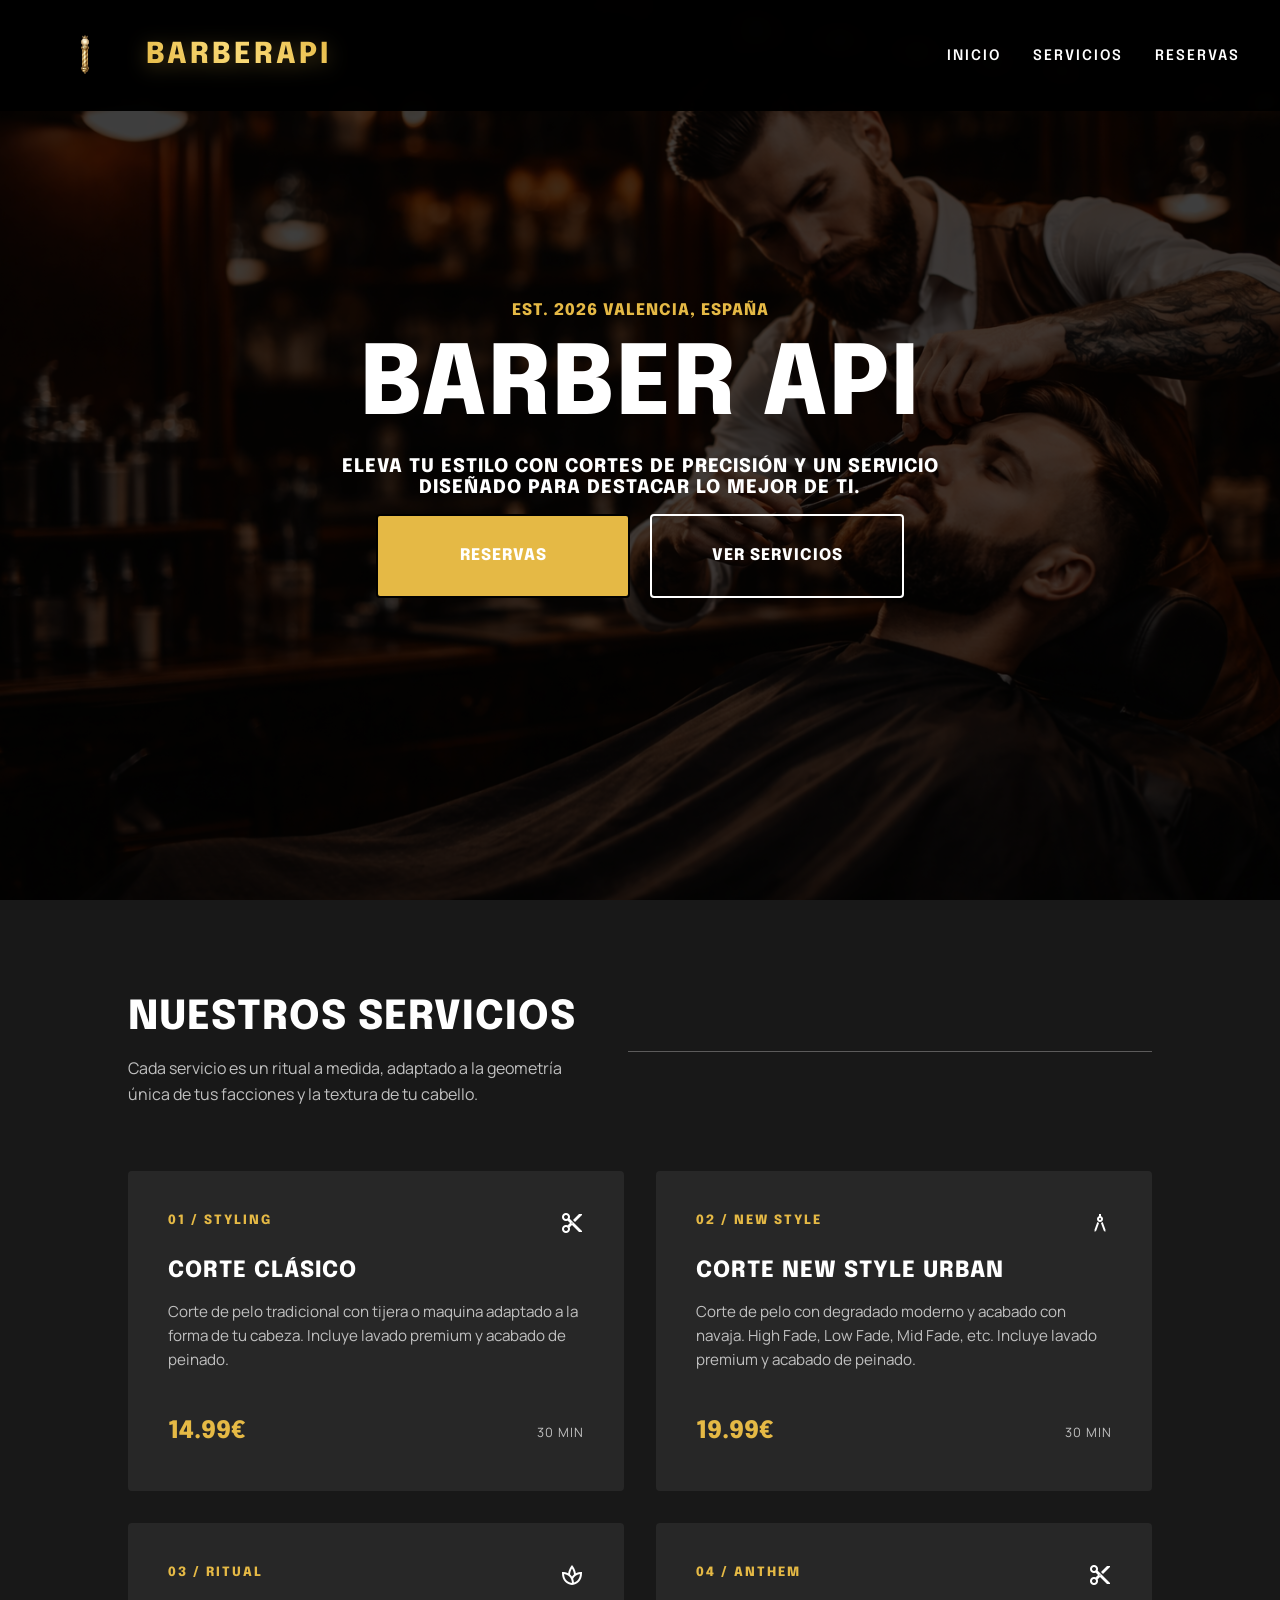
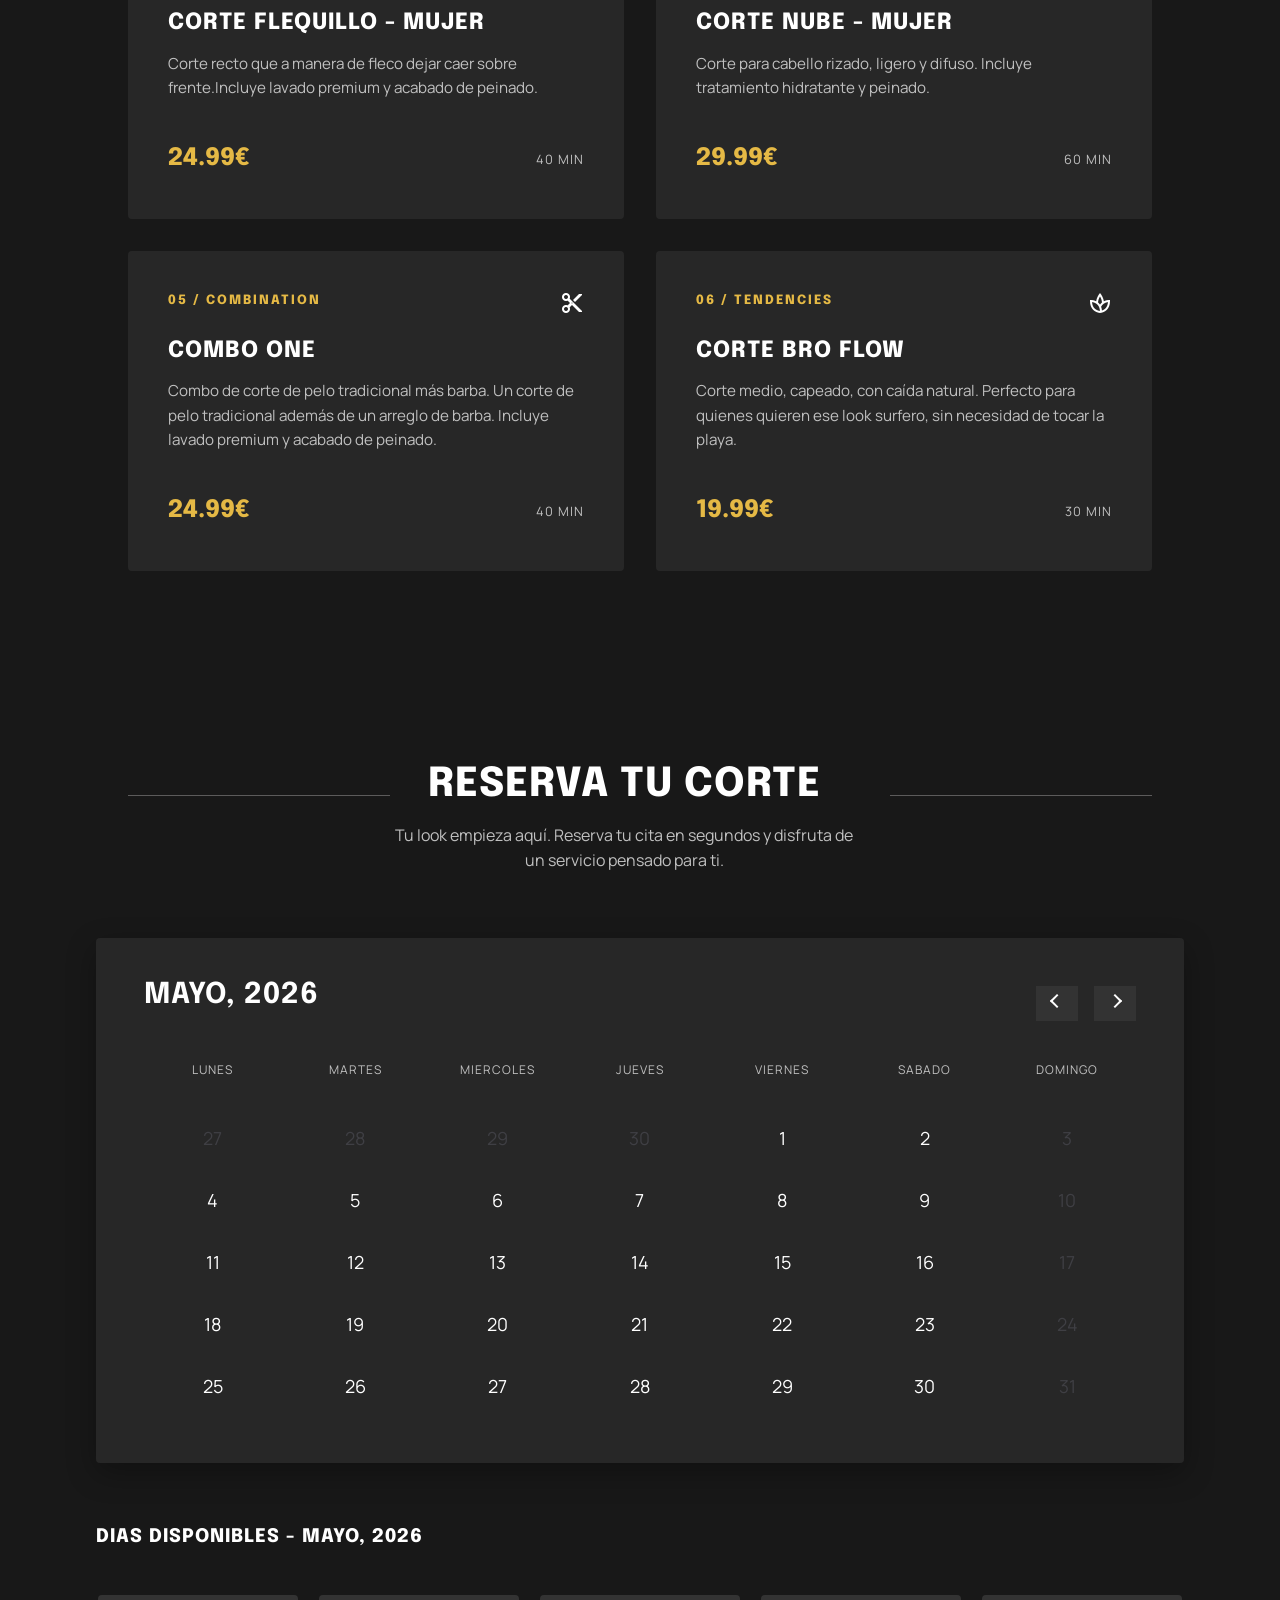
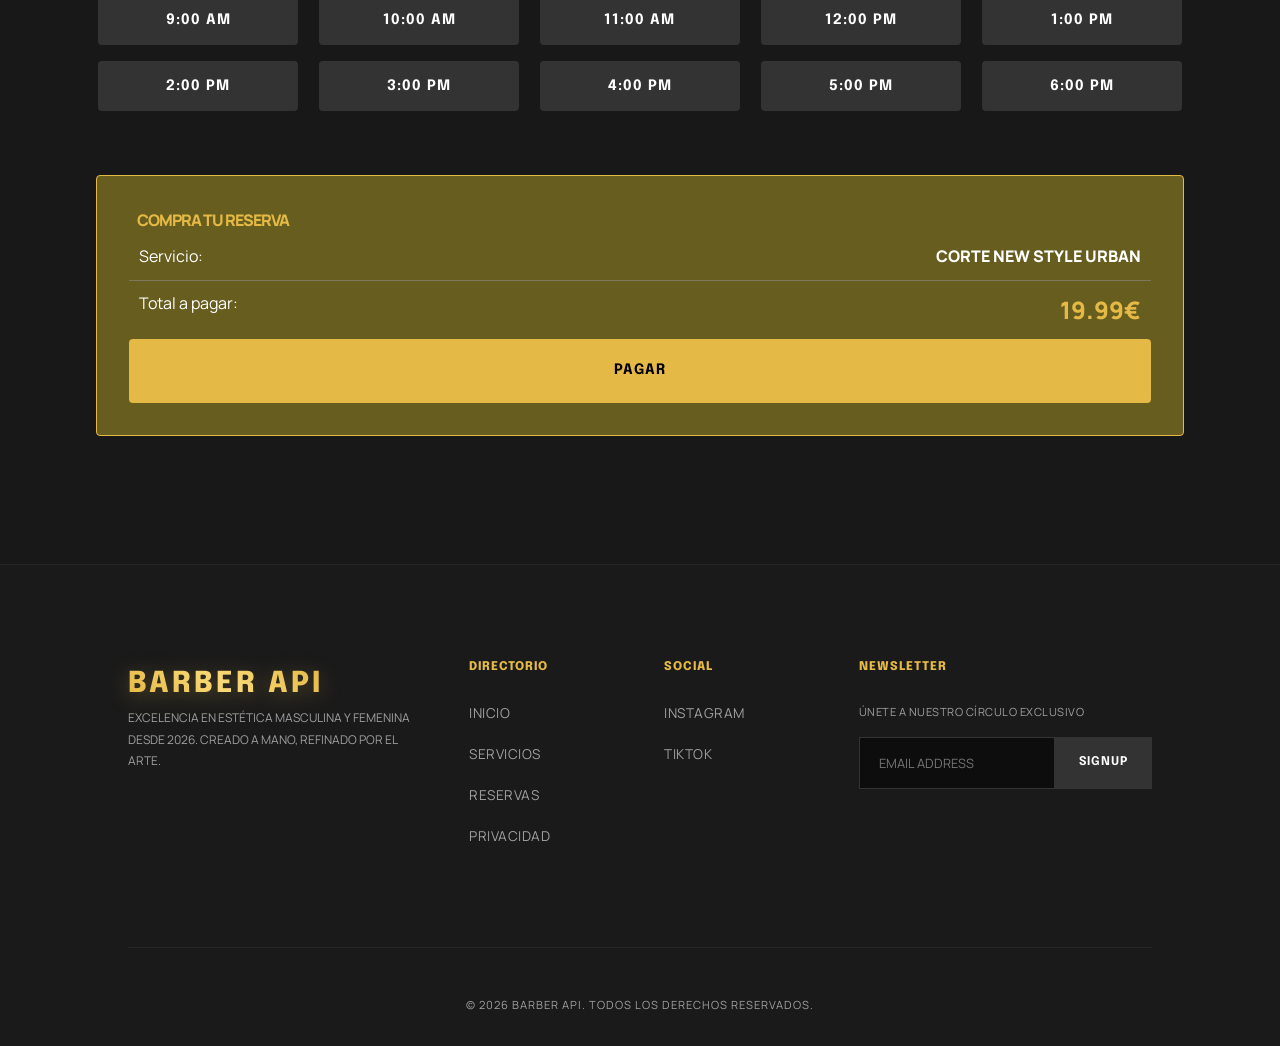
==== commit d1aa58a2: "Eliminación Duplicidad Seccion Servicios" ====
--- a/web/index.html
+++ b/web/index.html
@@ -303,134 +303,6 @@
           </div>
         </div>
       </div>
-
-      <!-- Sección Servicios -->
-      <section class="servicios" id="servicios">
-        <div class="servicios-header">
-          <div class="servicios-title">
-            <h2>NUESTROS SERVICIOS</h2>
-            <p>
-              Cada servicio es un ritual a medida, adaptado a la geometría única
-              de tus facciones y la textura de tu cabello.
-            </p>
-          </div>
-          <div class="servicios-line"></div>
-        </div>
-
-        <div class="servicios-grid">
-          <!-- Card 1 -->
-          <article class="servicio-card">
-            <div class="servicio-card-top">
-              <span class="servicio-category">01 / STYLING</span>
-              <span class="material-symbols-outlined service-icon"
-                >content_cut</span
-              >
-            </div>
-            <h3 class="servicio-title">CORTE CLÁSICO</h3>
-            <p class="servicio-desc">
-              Corte de pelo tradicional con tijera o maquina adaptado a la forma
-              de tu cabeza. Incluye lavado premium y acabado de peinado.
-            </p>
-            <div class="service-card-bottom">
-              <span class="service-price">14.99€</span>
-              <span class="service-duration">30 MIN</span>
-            </div>
-          </article>
-
-          <!-- Card 2 -->
-          <article class="servicio-card">
-            <div class="servicio-card-top">
-              <span class="servicio-category">02 / NEW STYLE</span>
-              <span class="material-symbols-outlined service-icon"
-                >architecture</span
-              >
-            </div>
-            <h3 class="service-title">CORTE NEW STYLE URBAN</h3>
-            <p class="service-desc">
-              Corte de pelo con degradado moderno y acabado con navaja. High
-              Fade, Low Fade, Mid Fade, etc. Incluye lavado premium y acabado de
-              peinado.
-            </p>
-            <div class="servicio-card-bottom">
-              <span class="servicio-price">19.99€</span>
-              <span class="servicio-duration">30 MIN</span>
-            </div>
-          </article>
-
-          <!-- Card 3 -->
-          <article class="servicio-card">
-            <div class="servicio-card-top">
-              <span class="servicio-category">03 / RITUAL</span>
-              <span class="material-symbols-outlined service-icon">spa</span>
-            </div>
-            <h3 class="servicio-title">CORTE FLEQUILLO - MUJER</h3>
-            <p class="servicio-desc">
-              Corte recto que a manera de fleco dejar caer sobre frente.Incluye
-              lavado premium y acabado de peinado.
-            </p>
-            <div class="servicio-card-bottom">
-              <span class="servicio-price">24.99€</span>
-              <span class="servicio-duration">40 MIN</span>
-            </div>
-          </article>
-
-          <!-- Card 4 -->
-          <article class="servicio-card">
-            <div class="servicio-card-top">
-              <span class="servicio-category">04 / ANTHEM</span>
-              <span class="material-symbols-outlined service-icon"
-                >content_cut</span
-              >
-            </div>
-            <h3 class="servicio-title">CORTE NUBE - MUJER</h3>
-            <p class="servicio-desc">
-              Corte para cabello rizado, ligero y difuso. Incluye tratamiento
-              hidratante y peinado.
-            </p>
-            <div class="servicio-card-bottom">
-              <span class="servicio-price">29.99€</span>
-              <span class="servicio-duration">60 MIN</span>
-            </div>
-          </article>
-
-          <!-- Card 5 -->
-          <article class="servicio-card">
-            <div class="servicio-card-top">
-              <span class="servicio-category">05 / COMBINATION</span>
-              <span class="material-symbols-outlined service-icon"
-                >content_cut</span
-              >
-            </div>
-            <h3 class="servicio-title">COMBO ONE</h3>
-            <p class="servicio-desc">
-              Combo de corte de pelo tradicional más barba. Un corte de pelo
-              tradicional además de un arreglo de barba. Incluye lavado premium
-              y acabado de peinado.
-            </p>
-            <div class="servicio-card-bottom">
-              <span class="servicio-price">24.99€</span>
-              <span class="servicio-duration">40 MIN</span>
-            </div>
-          </article>
-
-          <!-- Card 6 -->
-          <article class="servicio-card">
-            <div class="servicio-card-top">
-              <span class="servicio-category">06 / TENDENCIES</span>
-              <span class="material-symbols-outlined service-icon">spa</span>
-            </div>
-            <h3 class="servicio-title">CORTE BRO FLOW</h3>
-            <p class="servicio-desc">
-              Corte medio, capeado, con caída natural. Perfecto para quienes
-              quieren ese look surfero, sin necesidad de tocar la playa.
-            </p>
-            <div class="servicio-card-bottom">
-              <span class="servicio-price">19.99€</span>
-              <span class="servicio-duration">30 MIN</span>
-            </div>
-          </article>
-        </div>
-      </section>
     </main>
 
     <!-- Footer -->
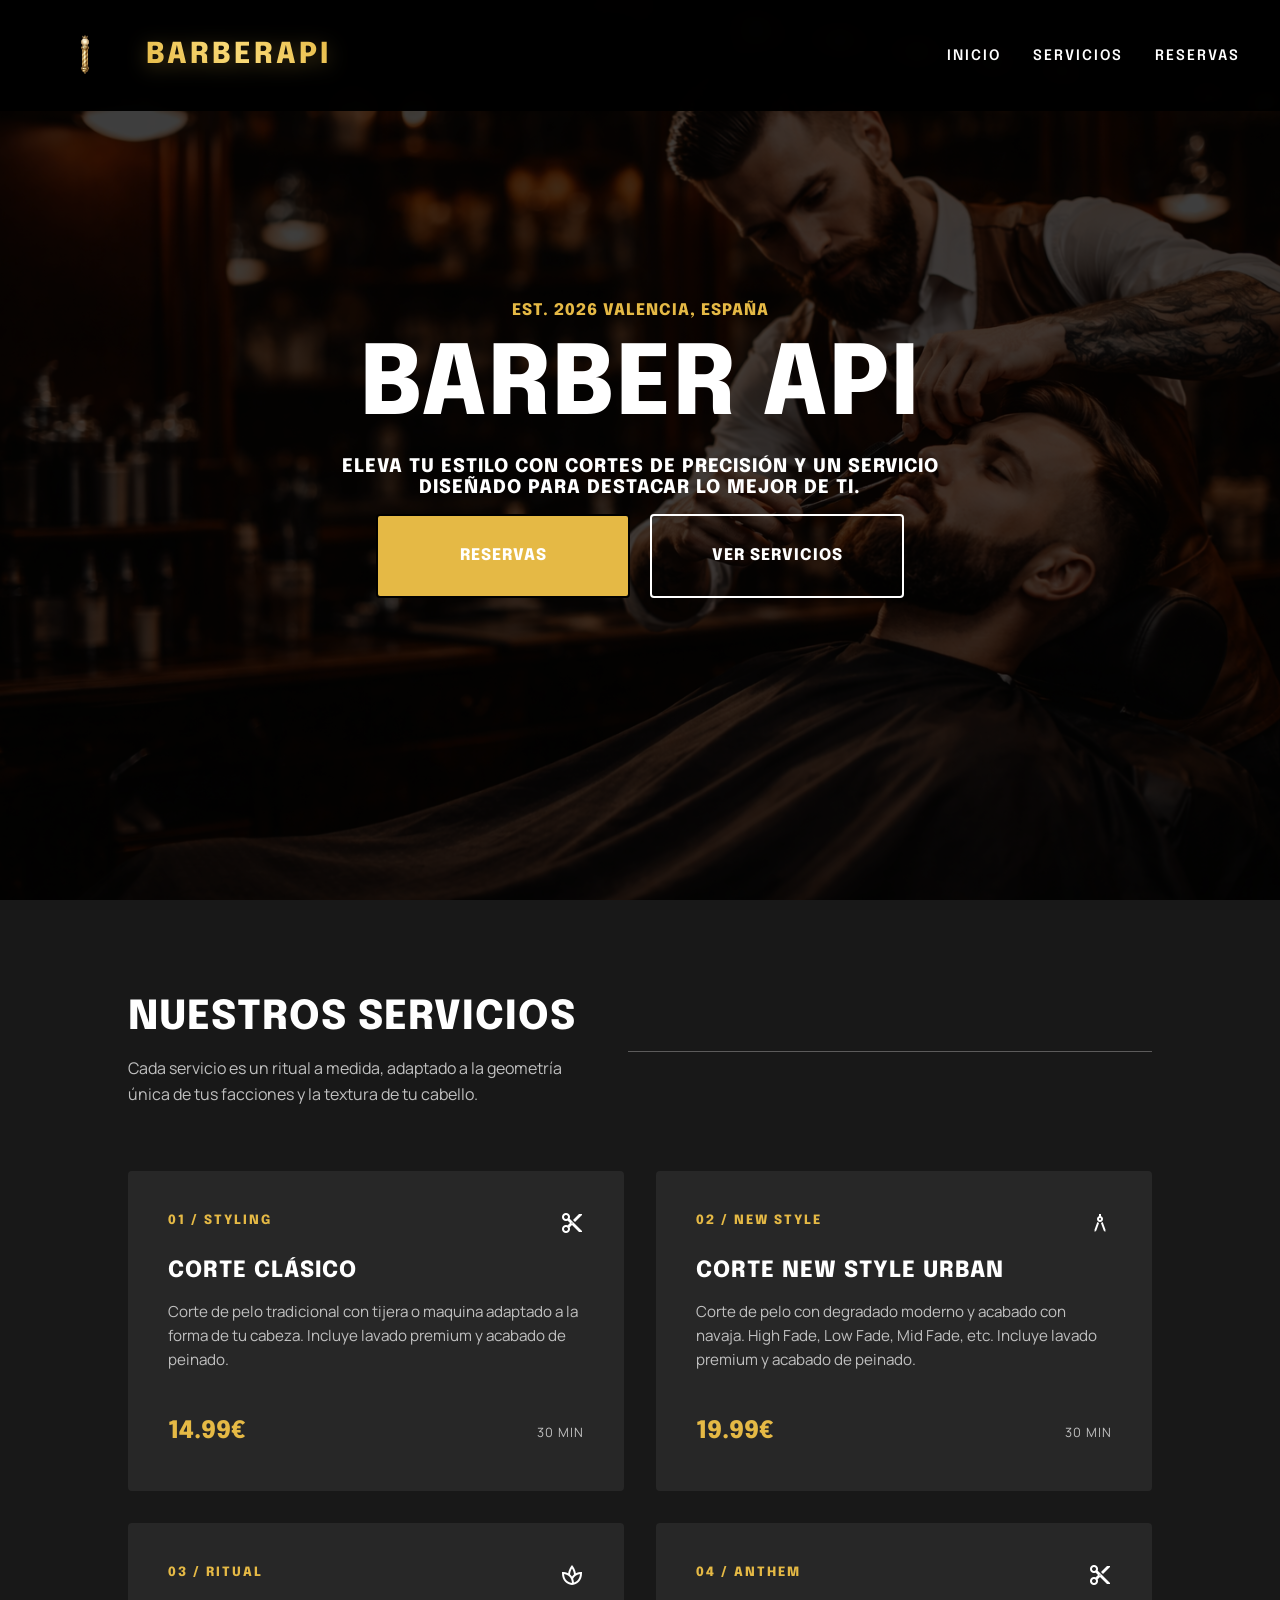
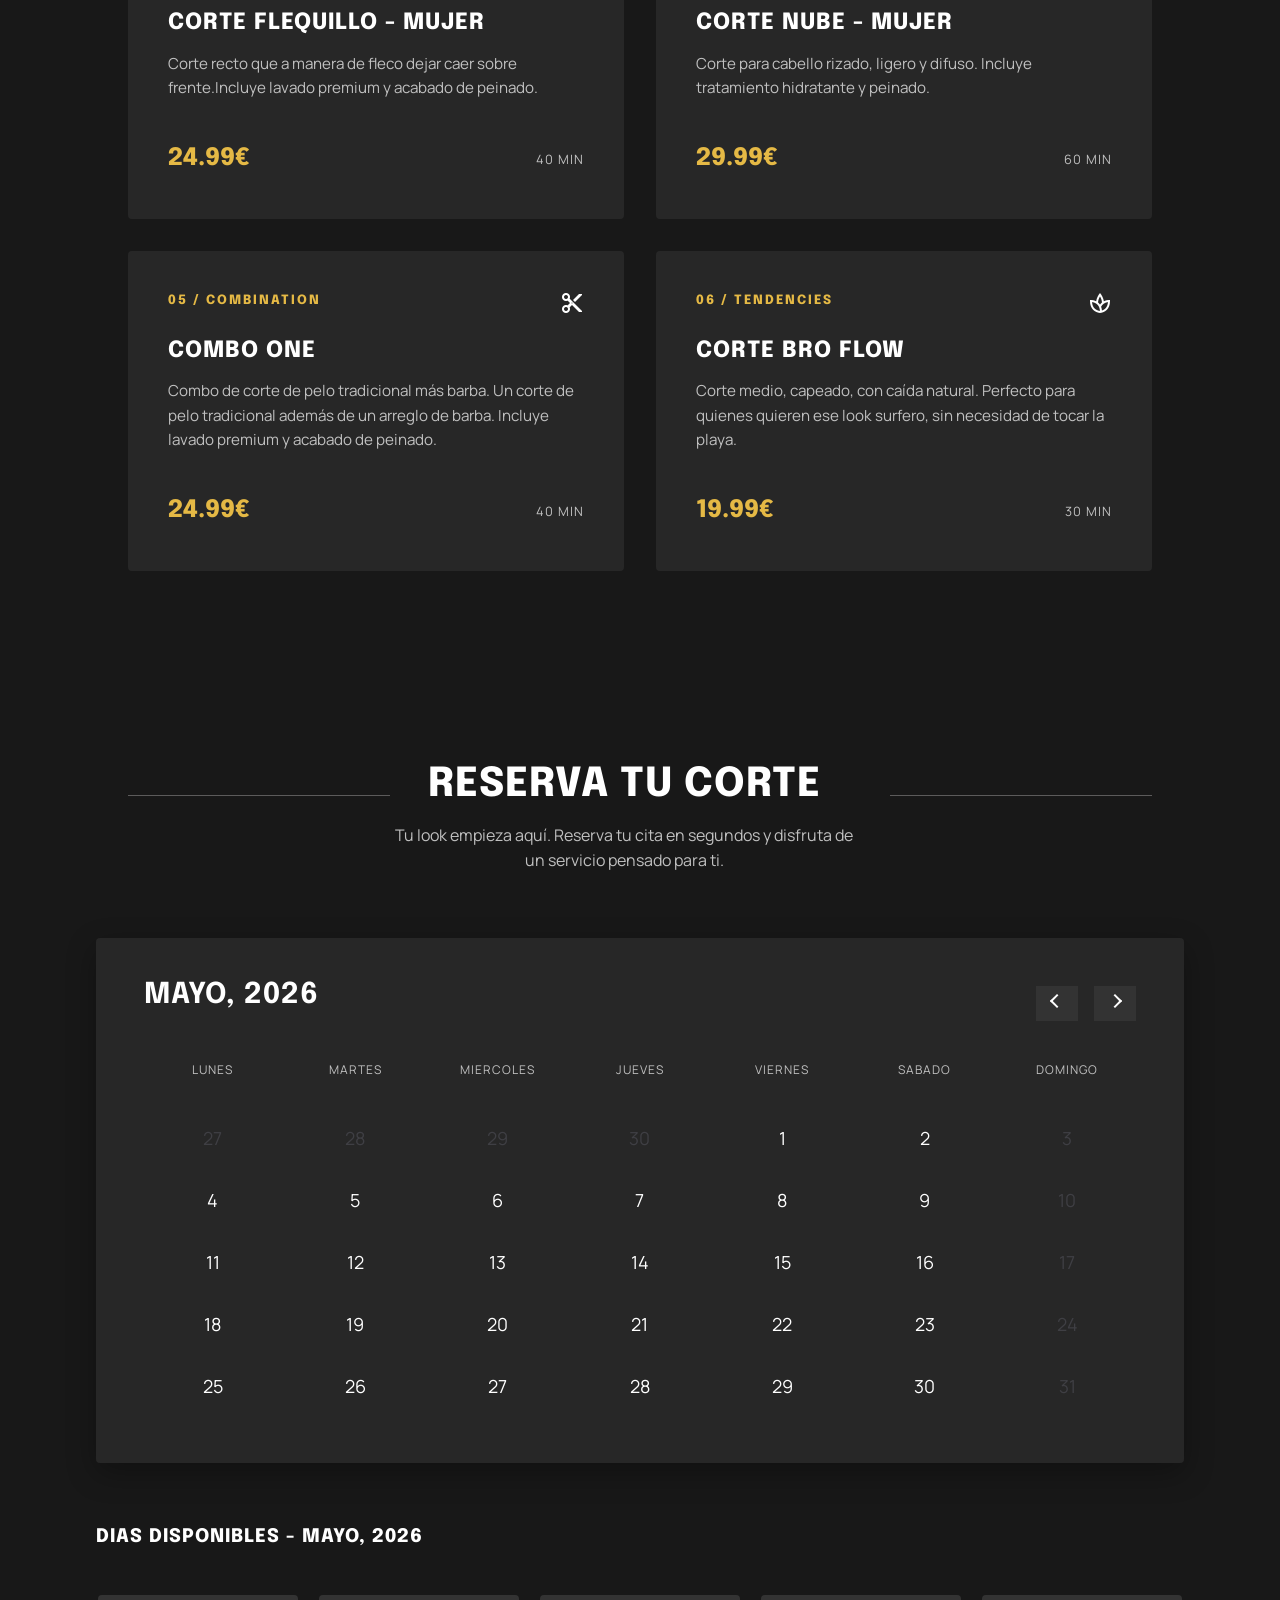
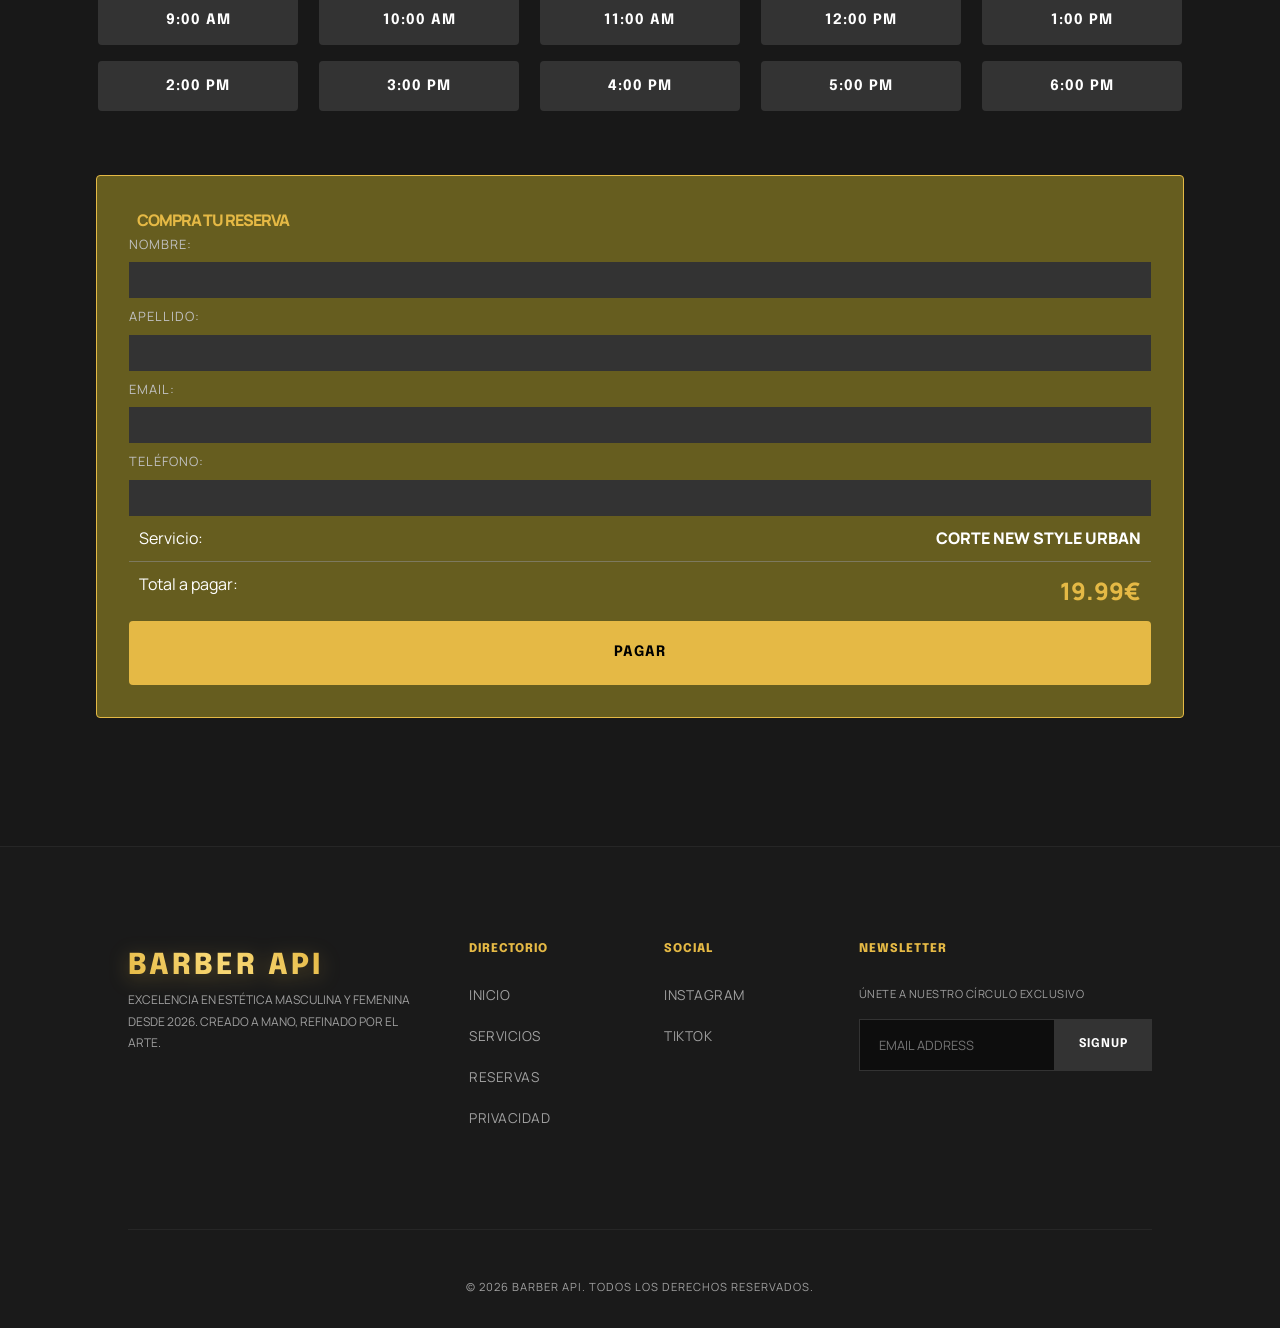
==== commit d2aac555: "nuevo modelo formulario y estilos css agregados" ====
--- a/web/index.html
+++ b/web/index.html
@@ -288,6 +288,18 @@
           </div>
           <div class="contenedor-tabla-compra">
             <div class="box-title">COMPRA TU RESERVA</div>
+            <div class="formulario">
+              <div class="box-formulario">
+                <label for="nombre">Nombre:</label>
+                <input type="text" id="nombre" name="nombre" required />
+                <label for="apellido">Apellido:</label>
+                <input type="text" id="apellido" name="apellido" required />
+                <label for="email">Email:</label>
+                <input type="email" id="email" name="email" required />
+                <label for="telefono">Teléfono:</label>
+                <input type="tel" id="telefono" name="telefono" required />
+              </div>
+            </div>
             <div class="caja box-servicio">
               <span>Servicio:</span>
               <span class="servicio-name">CORTE NEW STYLE URBAN</span>
--- a/web/styles/styles.css
+++ b/web/styles/styles.css
@@ -628,6 +628,32 @@
 
 .servicio-name{
   font-weight: 800;
+}
+
+
+.box-formulario{
+  display: flex;
+  flex-direction: column;
+  gap: 0.5rem;
+}
+
+.box-formulario label{
+  color: var(--text-muted);
+  font-size: 0.8rem;
+  text-transform: uppercase;
+  letter-spacing: 1px;
+}
+
+.box-formulario input{
+  padding: 0.5rem;
+  background-color: #333333;
+  border: 1px solid #333;
+  color: #ffffff;
+  font-family: var(--font-body);
+  font-size: 0.8rem;
+  width: 100%;
+  outline: none;
+  transition: border-color var(--transition-fast);
 }
 
 
@@ -893,7 +919,6 @@
 /* =========================================
    FOOTER
 ========================================= */
-
 .main-footer {
   background-color: #1a1a1a;
   padding: 6rem 10% 2rem;
@@ -1014,126 +1039,4 @@
   font-size: 0.7rem;
   text-transform: uppercase;
   letter-spacing: 1px;
-}
-
-.main-footer {
-  background-color: #1a1a1a;
-  padding: 6rem 10% 2rem;
-  color: #a0a0a0;
-  font-size: 0.85rem;
-  border-top: 1px solid rgba(255, 255, 255, 0.05); /* Separador */
-}
-
-.footer-container {
-  display: grid;
-  grid-template-columns: 2fr 1fr 1fr 2fr;
-  gap: 3rem;
-  margin-bottom: 5rem;
-}
-
-@media (max-width: 900px) {
-  .footer-container {
-    grid-template-columns: 1fr 1fr;
-  }
-}
-
-@media (max-width: 600px) {
-  .footer-container {
-    grid-template-columns: 1fr;
-  }
-}
-
-
-.footer-desc {
-  line-height: 1.8;
-  max-width: 300px;
-  text-transform: uppercase;
-  font-size: 0.75rem;
-}
-
-.footer-heading {
-  color: var(--accent-gold);
-  font-family: var(--font-heading);
-  font-size: 0.75rem;
-  font-weight: 800;
-  margin-bottom: 1.8rem;
-  letter-spacing: 1px;
-  text-transform: uppercase;
-}
-
-.links-col ul {
-  list-style: none;
-}
-
-.links-col li {
-  margin-bottom: 1.2rem;
-}
-
-.links-col a {
-  text-transform: uppercase;
-  letter-spacing: 0.5px;
-  transition: color var(--transition-fast);
-  color: #a0a0a0;
-}
-
-.links-col a:hover {
-  color: var(--accent-gold);
-}
-
-/* Newsletter */
-.newsletter-desc {
-  margin-bottom: 1rem;
-  text-transform: uppercase;
-  font-size: 0.7rem;
-  letter-spacing: 0.5px;
-}
-
-.newsletter-form {
-  display: flex;
-  margin-top: 1rem;
-}
-
-.newsletter-form input {
-  padding: 1rem 1.2rem;
-  background-color: #0d0d0d;
-  border: 1px solid #333;
-  color: #ffffff;
-  font-family: var(--font-body);
-  font-size: 0.8rem;
-  width: 100%;
-  outline: none;
-  transition: border-color var(--transition-fast);
-}
-
-.newsletter-form input:focus {
-  border-color: var(--accent-gold);
-}
-
-.newsletter-form button {
-  padding: 1rem 1.5rem;
-  background-color: #333333;
-  color: #ffffff;
-  font-family: var(--font-heading);
-  font-weight: 700;
-  font-size: 0.75rem;
-  letter-spacing: 1px;
-  transition: background-color var(--transition-fast), color var(--transition-fast);
-}
-
-.newsletter-form button:hover {
-  background-color: var(--accent-gold);
-  color: #000;
-}
-
-/* Boton Registro Newsletter*/
-.footer-bottom {
-  text-align: center;
-  padding-top: 3rem;
-  border-top: 1px solid rgba(255, 255, 255, 0.05);
-}
-
-.footer-bottom p {
-  font-size: 0.7rem;
-  text-transform: uppercase;
-  letter-spacing: 1px;
 }
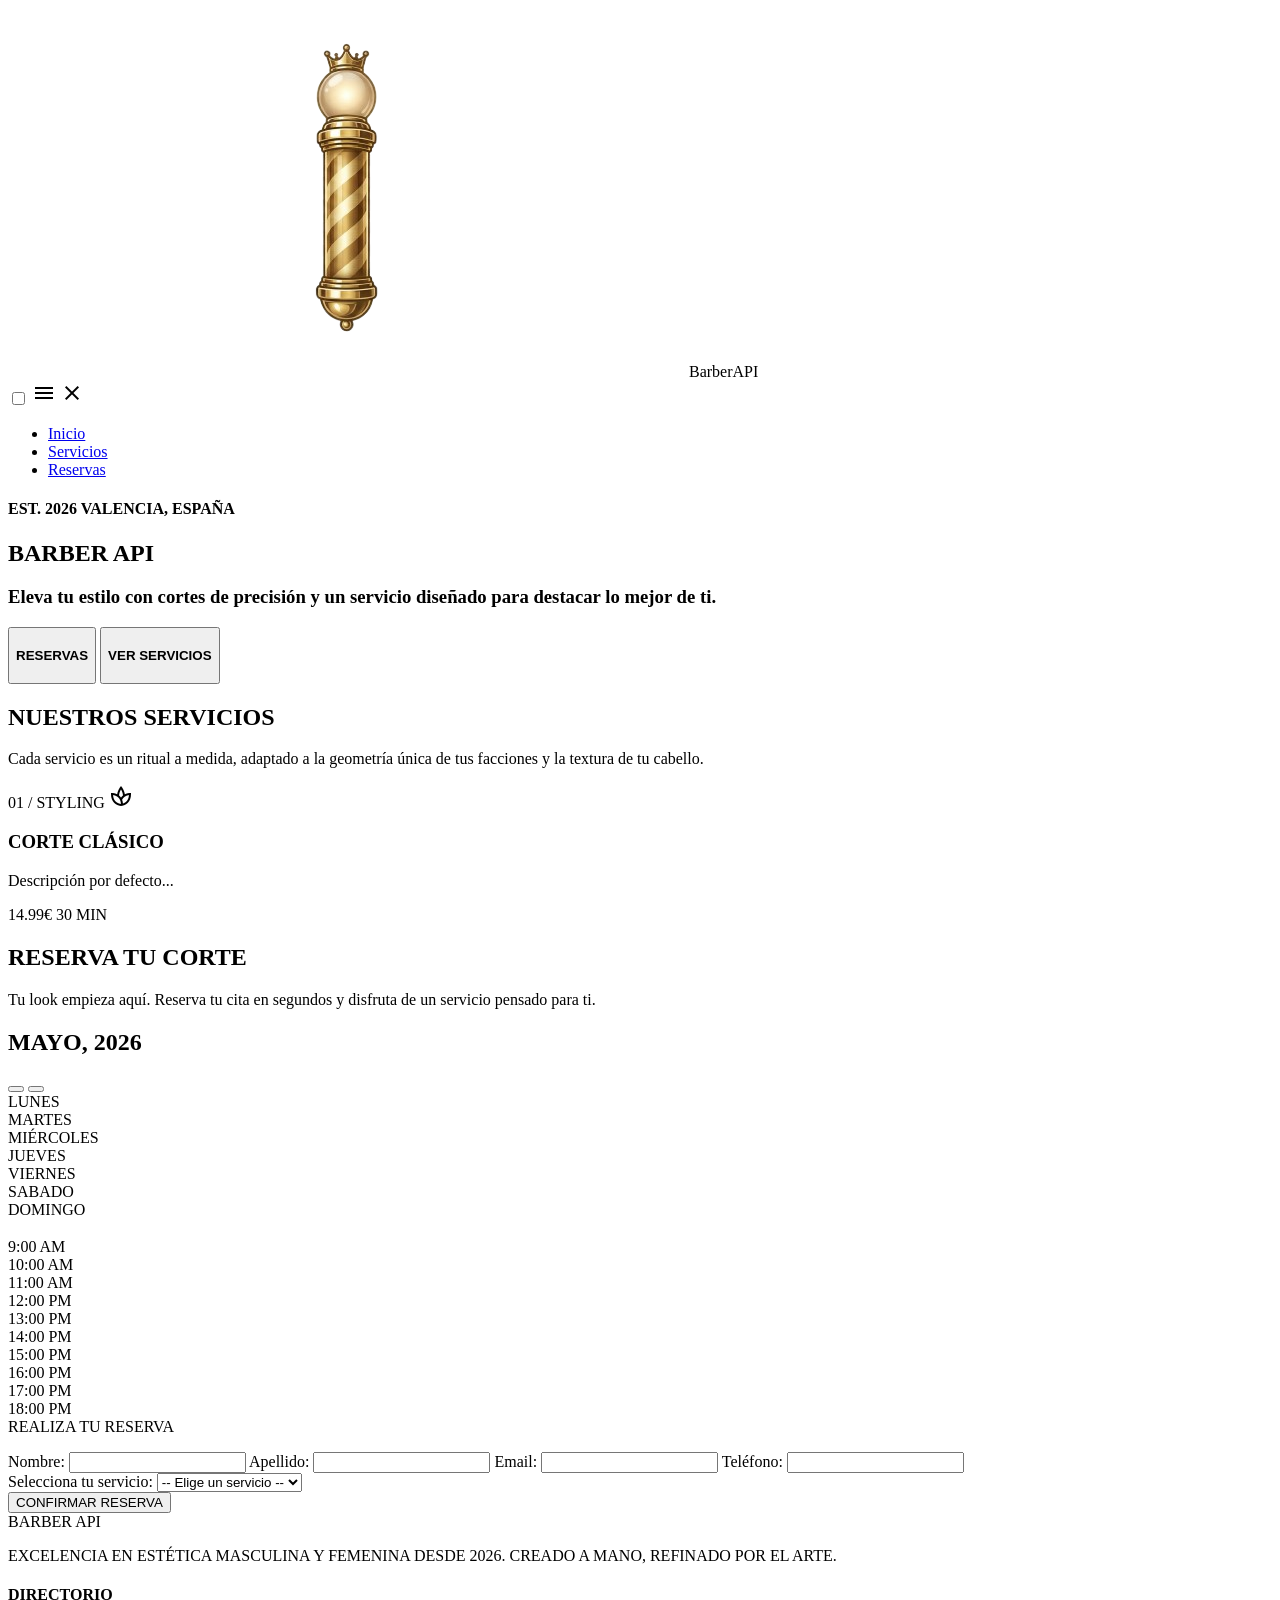
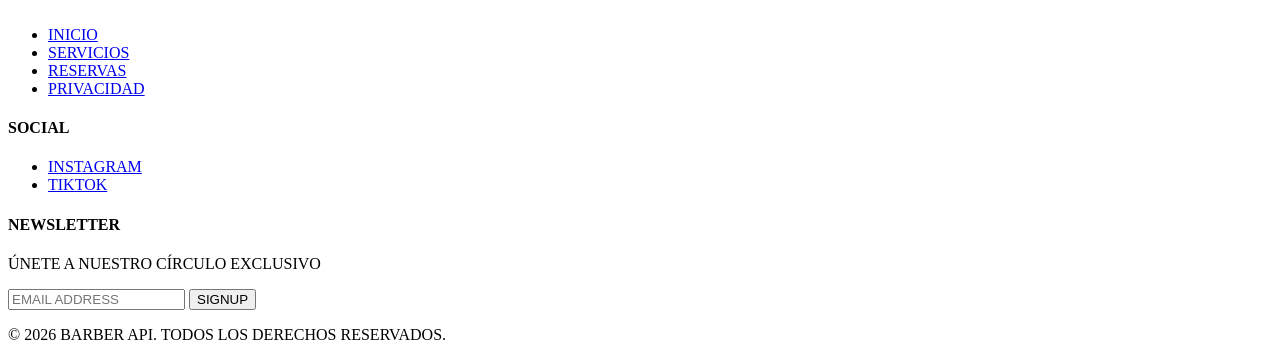
==== commit ef69da2e: "mejora media querys dispositivos moviles pequeños" ====
--- a/web/index.html
+++ b/web/index.html
@@ -1,364 +1,266 @@
 <!doctype html>
-<html lang="en">
-  <head>
-    <meta charset="UTF-8" />
-    <meta name="viewport" content="width=device-width, initial-scale=1.0" />
+<!-- thymeleaf nos permite traducir la logica de Java a HTML y poder realizar las operaciones Dinámicas pra nuestra WEB-->
+<html lang="es" xmlns:th="http://www.thymeleaf.org">
+<head>
+    <meta charset="UTF-8"/>
+    <meta name="viewport" content="width=device-width, initial-scale=1.0"/>
     <title>BarberAPI</title>
-    <link rel="stylesheet" href="styles/styles.css" />
+    <!-- Linkea a los estilos css    -->
+    <link rel="stylesheet" href="/styles/styles.css"/>
     <link
-      href="https://fonts.googleapis.com/css2?family=Epilogue:wght@400;700;800;900&amp;family=Manrope:wght@400;500;600;700&amp;display=swap"
-      rel="stylesheet"
+            href="https://fonts.googleapis.com/css2?family=Epilogue:wght@400;700;800;900&amp;family=Manrope:wght@400;500;600;700&amp;display=swap"
+            rel="stylesheet"
     />
     <link
-      href="https://fonts.googleapis.com/css2?family=Material+Symbols+Outlined:wght,FILL@100..700,0..1&amp;display=swap"
-      rel="stylesheet"
+            href="https://fonts.googleapis.com/css2?family=Material+Symbols+Outlined:wght,FILL@100..700,0..1&amp;display=swap"
+            rel="stylesheet"
     />
     <link
-      href="https://fonts.googleapis.com/css2?family=Material+Symbols+Outlined:wght,FILL@100..700,0..1&amp;display=swap"
-      rel="stylesheet"
+            href="https://fonts.googleapis.com/css2?family=Material+Symbols+Outlined:wght,FILL@100..700,0..1&amp;display=swap"
+            rel="stylesheet"
     />
-  </head>
-  <body>
-    <!-- Cabecera -->
-    <header class="main-header">
-      <div class="brand-logo">
-        <a href="index.html">
-          <img
-            src="assets/images/Logo-removebg-preview.png"
-            alt="Logo BarberAPI"
-          />
-          <span class="brand-text">BarberAPI</span>
+
+    <!-- Creamos el puente para que pueda leer app.js la variable Global    -->
+    <script th:inline="javascript">
+        globalThis.reservasOcupadas = /*[[${reservasOcupadas}]]*/ [];
+    </script>
+
+    <script th:src="./js/app.js" defer></script>
+</head>
+<body>
+<!--Ventana emergente en Reserva Exitosa-->
+
+
+
+
+<!-- Cabecera -->
+<header class="main-header">
+    <div class="brand-logo">
+        <!-- Permite devolver la imagén estática sin importar dónde esté alojada la web-->
+        <a th:href="@{/}">
+            <img src="./assets/images/Logo-removebg-preview.png" alt="Logo BarberAPI" />
+            <span class="brand-text">BarberAPI</span>
         </a>
-      </div>
-      <!-- Checkbox hack para navegación móvil (SIN JS) -->
-      <input type="checkbox" id="mobile-menu-toggle" class="menu-checkbox" />
-      <label for="mobile-menu-toggle" class="menu-toggle">
+    </div>
+    <!-- Checkbox hack para navegación móvil (SIN JS) -->
+    <input type="checkbox" id="mobile-menu-toggle" class="menu-checkbox"/>
+    <label for="mobile-menu-toggle" class="menu-toggle">
         <span class="material-symbols-outlined icon-menu">menu</span>
         <span class="material-symbols-outlined icon-close">close</span>
-      </label>
-      <nav class="nav">
+    </label>
+    <nav class="nav">
         <ul>
-          <li><a href="#">Inicio</a></li>
-          <li><a href="#">Servicios</a></li>
-          <li><a href="#">Reservas</a></li>
+            <li><a href="#">Inicio</a></li>
+            <li><a href="#">Servicios</a></li>
+            <li><a href="#">Reservas</a></li>
         </ul>
-      </nav>
-    </header>
-    <!--Banner hero-->
-    <main>
-      <!-- Seccion del banner -->
-      <section class="ban-image">
+    </nav>
+</header>
+<!--Banner hero-->
+<main>
+    <!-- Seccion del banner -->
+    <section class="ban-image">
         <div class="content-text-main">
-          <div class="text-main">
-            <h4>EST. 2026 VALENCIA, ESPAÑA</h4>
-            <h1>BARBER API</h1>
-            <h3>
-              Eleva tu estilo con cortes de precisión y un servicio diseñado
-              para destacar lo mejor de ti.
-            </h3>
-          </div>
-          <div class="btn-hero">
-            <button class="btn-hero-reservas">
-              <h4>RESERVAS</h4>
-            </button>
-            <button class="btn-hero-servicios">
-              <h4>VER SERVICIOS</h4>
-            </button>
-          </div>
-        </div>
-      </section>
-
-      <!-- Sección Servicios -->
-      <section class="servicios" id="servicios">
+            <div class="text-main">
+                <h4>EST. 2026 VALENCIA, ESPAÑA</h4>
+                <h1>BARBER API</h1>
+                <h3>
+                    Eleva tu estilo con cortes de precisión y un servicio diseñado
+                    para destacar lo mejor de ti.
+                </h3>
+            </div>
+            <div class="btn-hero">
+                <button class="btn-hero-reservas">
+                    <h4>RESERVAS</h4>
+                </button>
+                <button class="btn-hero-servicios">
+                    <h4>VER SERVICIOS</h4>
+                </button>
+            </div>
+        </div>
+    </section>
+
+    <!-- Sección Servicios -->
+    <section class="servicios" id="servicios">
         <div class="servicios-header">
-          <div class="servicios-title">
-            <h2>NUESTROS SERVICIOS</h2>
-            <p>
-              Cada servicio es un ritual a medida, adaptado a la geometría única
-              de tus facciones y la textura de tu cabello.
-            </p>
-          </div>
-          <div class="servicios-line"></div>
+            <div class="servicios-title">
+                <h2>NUESTROS SERVICIOS</h2>
+                <p>
+                    Cada servicio es un ritual a medida, adaptado a la geometría única
+                    de tus facciones y la textura de tu cabello.
+                </p>
+            </div>
+            <div class="servicios-line"></div>
         </div>
 
         <div class="servicios-grid">
-          <!-- Card 1 -->
-          <article class="servicio-card">
-            <div class="servicio-card-top">
-              <span class="servicio-category">01 / STYLING</span>
-              <span class="material-symbols-outlined service-icon"
-                >content_cut</span
-              >
-            </div>
-            <h3 class="servicio-title">CORTE CLÁSICO</h3>
-            <p class="servicio-desc">
-              Corte de pelo tradicional con tijera o maquina adaptado a la forma
-              de tu cabeza. Incluye lavado premium y acabado de peinado.
-            </p>
-            <div class="servicio-card-bottom">
-              <span class="servicio-price">14.99€</span>
-              <span class="servicio-duration">30 MIN</span>
-            </div>
-          </article>
-
-          <!-- Card 2 -->
-          <article class="servicio-card">
-            <div class="servicio-card-top">
-              <span class="servicio-category">02 / NEW STYLE</span>
-              <span class="material-symbols-outlined service-icon"
-                >architecture</span
-              >
-            </div>
-            <h3 class="servicio-title">CORTE NEW STYLE URBAN</h3>
-            <p class="servicio-desc">
-              Corte de pelo con degradado moderno y acabado con navaja. High
-              Fade, Low Fade, Mid Fade, etc. Incluye lavado premium y acabado de
-              peinado.
-            </p>
-            <div class="servicio-card-bottom">
-              <span class="servicio-price">19.99€</span>
-              <span class="servicio-duration">30 MIN</span>
-            </div>
-          </article>
-
-          <!-- Card 3 -->
-          <article class="servicio-card">
-            <div class="servicio-card-top">
-              <span class="servicio-category">03 / RITUAL</span>
-              <span class="material-symbols-outlined service-icon">spa</span>
-            </div>
-            <h3 class="servicio-title">CORTE FLEQUILLO - MUJER</h3>
-            <p class="servicio-desc">
-              Corte recto que a manera de fleco dejar caer sobre frente.Incluye
-              lavado premium y acabado de peinado.
-            </p>
-            <div class="servicio-card-bottom">
-              <span class="servicio-price">24.99€</span>
-              <span class="servicio-duration">40 MIN</span>
-            </div>
-          </article>
-
-          <!-- Card 4 -->
-          <article class="servicio-card">
-            <div class="servicio-card-top">
-              <span class="servicio-category">04 / ANTHEM</span>
-              <span class="material-symbols-outlined service-icon"
-                >content_cut</span
-              >
-            </div>
-            <h3 class="servicio-title">CORTE NUBE - MUJER</h3>
-            <p class="servicio-desc">
-              Corte para cabello rizado, ligero y difuso. Incluye tratamiento
-              hidratante y peinado.
-            </p>
-            <div class="servicio-card-bottom">
-              <span class="servicio-price">29.99€</span>
-              <span class="servicio-duration">60 MIN</span>
-            </div>
-          </article>
-
-          <!-- Card 5 -->
-          <article class="servicio-card">
-            <div class="servicio-card-top">
-              <span class="servicio-category">05 / COMBINATION</span>
-              <span class="material-symbols-outlined service-icon"
-                >content_cut</span
-              >
-            </div>
-            <h3 class="servicio-title">COMBO ONE</h3>
-            <p class="servicio-desc">
-              Combo de corte de pelo tradicional más barba. Un corte de pelo
-              tradicional además de un arreglo de barba. Incluye lavado premium
-              y acabado de peinado.
-            </p>
-            <div class="servicio-card-bottom">
-              <span class="servicio-price">24.99€</span>
-              <span class="servicio-duration">40 MIN</span>
-            </div>
-          </article>
-
-          <!-- Card 6 -->
-          <article class="servicio-card">
-            <div class="servicio-card-top">
-              <span class="servicio-category">06 / TENDENCIES</span>
-              <span class="material-symbols-outlined service-icon">spa</span>
-            </div>
-            <h3 class="servicio-title">CORTE BRO FLOW</h3>
-            <p class="servicio-desc">
-              Corte medio, capeado, con caída natural. Perfecto para quienes
-              quieren ese look surfero, sin necesidad de tocar la playa.
-            </p>
-            <div class="servicio-card-bottom">
-              <span class="servicio-price">19.99€</span>
-              <span class="servicio-duration">30 MIN</span>
-            </div>
-          </article>
-        </div>
-      </section>
-
-      <!-- Seccion de la reservas -->
-      <section class="reservas" id="reservas">
+            <!-- Card 1 -->
+            <!-- th:each itera dentro los elementos de servicios -->
+            <article class="servicio-card" th:each ="servicio, iterStat : ${servicios}">
+                <div class="servicio-card-top">
+                    <span class="servicio-category"
+                          th:text="'0' + ${iterStat.count} + ' / SERVICIO'">01 / STYLING</span>
+                    <span class="material-symbols-outlined service-icon">spa</span> <!-- Aplicamos solo un icono para todas las Card -->
+                </div>
+                <h3 class="servicio-title" th:text="${servicio.nombreServicio}">CORTE CLÁSICO</h3>
+                <p class="servicio-desc" th:text="${servicio.descripcion}">
+                    Descripción por defecto...
+                </p>
+                <div class="servicio-card-bottom">
+                    <span class="servicio-price" th:text="${servicio.precio} + '€'">14.99€</span>
+                    <span class="servicio-duration" th:text="${servicio.duracionMinutos} + ' MIN'">30 MIN</span>
+                </div>
+            </article>
+
+        </div>
+    </section>
+
+    <!-- Seccion de las reservas -->
+    <section class="reservas" id="reservas">
         <!-- TITULOS DE SERVICIOS -->
         <div class="servicios-line"></div>
         <div class="servicios-header">
-          <div class="servicios-title title-reservas">
-            <h2>RESERVA TU CORTE</h2>
-            <p>
-              Tu look empieza aquí. Reserva tu cita en segundos y disfruta de un
-              servicio pensado para ti.
-            </p>
-          </div>
+            <div class="servicios-title title-reservas">
+                <h2>RESERVA TU CORTE</h2>
+                <p>
+                    Tu look empieza aquí. Reserva tu cita en segundos y disfruta de un
+                    servicio pensado para ti.
+                </p>
+            </div>
         </div>
         <div class="servicios-line"></div>
-      </section>
-      <!-- CALENDARIO DE RESERVAS -->
-      <div class="reservas-content">
+    </section>
+    <!-- CALENDARIO DE RESERVAS -->
+    <div class="reservas-content">
         <div class="calendario">
-          <div class="calendario-header">
-            <h2 class="calendar-title">MAYO, 2026</h2>
-            <div class="calendario-nav">
-              <button aria-label="Anterior"></button>
-              <button aria-label="Siguiente"></button>
-            </div>
-          </div>
-          <div class="semana">
-            <div>LUNES</div>
-            <div>MARTES</div>
-            <div>MIERCOLES</div>
-            <div>JUEVES</div>
-            <div>VIERNES</div>
-            <div>SABADO</div>
-            <div>DOMINGO</div>
-          </div>
-          <div class="dias">
-            <div class="dia muted"><span>27</span></div>
-            <div class="dia muted"><span>28</span></div>
-            <div class="dia muted"><span>29</span></div>
-            <div class="dia muted"><span>30</span></div>
-            <div class="dia"><span>1</span></div>
-            <div class="dia"><span>2</span></div>
-            <div class="dia muted"><span>3</span></div>
-
-            <div class="dia"><span>4</span></div>
-            <div class="dia selected"><span>5</span></div>
-            <div class="dia"><span>6</span></div>
-            <div class="dia"><span>7</span></div>
-            <div class="dia"><span>8</span></div>
-            <div class="dia"><span>9</span></div>
-            <div class="dia muted"><span>10</span></div>
-            <div class="dia"><span>11</span></div>
-            <div class="dia"><span>12</span></div>
-            <div class="dia"><span>13</span></div>
-            <div class="dia"><span>14</span></div>
-            <div class="dia"><span>15</span></div>
-            <div class="dia"><span>16</span></div>
-            <div class="dia muted"><span>17</span></div>
-            <div class="dia"><span>18</span></div>
-            <div class="dia"><span>19</span></div>
-            <div class="dia"><span>20</span></div>
-            <div class="dia"><span>21</span></div>
-            <div class="dia"><span>22</span></div>
-            <div class="dia"><span>23</span></div>
-            <div class="dia muted"><span>24</span></div>
-            <div class="dia"><span>25</span></div>
-            <div class="dia"><span>26</span></div>
-            <div class="dia"><span>27</span></div>
-            <div class="dia"><span>28</span></div>
-            <div class="dia"><span>29</span></div>
-            <div class="dia"><span>30</span></div>
-            <div class="dia muted"><span>31</span></div>
-          </div>
+            <div class="calendario-header">
+                <h2 class="calendar-title" id="titulo-mes">MAYO, 2026</h2>
+                <div class="calendario-nav">
+                    <button aria-label="Anterior" id="btn-prev"></button>
+                    <button aria-label="Siguiente" id="btn-next"></button>
+                </div>
+            </div>
+            <div class="semana">
+                <div>LUNES</div>
+                <div>MARTES</div>
+                <div>MIÉRCOLES</div>
+                <div>JUEVES</div>
+                <div>VIERNES</div>
+                <div>SABADO</div>
+                <div>DOMINGO</div>
+            </div>
+            <div class="dias" id="contenedor-dias">
+            </div>
         </div>
         <!-- RESERVAS DISPONIBLES -->
         <div class="tablas-reservas">
-          <div class="reservas-title">
-            <h3>Dias Disponibles - MAYO, 2026</h3>
-          </div>
-          <div class="box-dias-disponibles">
-            <div class="box">9:00 AM</div>
-            <div class="box">10:00 AM</div>
-            <div class="box">11:00 AM</div>
-            <div class="box">12:00 PM</div>
-            <div class="box">1:00 PM</div>
-            <div class="box">2:00 PM</div>
-            <div class="box">3:00 PM</div>
-            <div class="box">4:00 PM</div>
-            <div class="box">5:00 PM</div>
-            <div class="box">6:00 PM</div>
-          </div>
-          <div class="contenedor-tabla-compra">
-            <div class="box-title">COMPRA TU RESERVA</div>
-            <div class="formulario">
-              <div class="box-formulario">
-                <label for="nombre">Nombre:</label>
-                <input type="text" id="nombre" name="nombre" required />
-                <label for="apellido">Apellido:</label>
-                <input type="text" id="apellido" name="apellido" required />
-                <label for="email">Email:</label>
-                <input type="email" id="email" name="email" required />
-                <label for="telefono">Teléfono:</label>
-                <input type="tel" id="telefono" name="telefono" required />
-              </div>
-            </div>
-            <div class="caja box-servicio">
-              <span>Servicio:</span>
-              <span class="servicio-name">CORTE NEW STYLE URBAN</span>
-            </div>
-            <div class="servicios-line"></div>
-            <div class="caja box-servicio-total">
-              <span>Total a pagar:</span>
-              <span class="total-price">19.99€</span>
-            </div>
-            <div class="button-pagar">
-              <div class="box box-pago">PAGAR</div>
-            </div>
-          </div>
-        </div>
-      </div>
-    </main>
-
-    <!-- Footer -->
-    <footer class="main-footer">
-      <div class="footer-container">
+            <div class="reservas-title">
+                <h3 id="titulo-horas-disponibles"></h3>
+            </div>
+            <div class="box-dias-disponibles">
+                <div class="box time-slot" data-hora="09:00:00">9:00 AM</div>
+                <div class="box time-slot" data-hora="10:00:00">10:00 AM</div>
+                <div class="box time-slot" data-hora="11:00:00">11:00 AM</div>
+                <div class="box time-slot" data-hora="12:00:00">12:00 PM</div>
+                <div class="box time-slot" data-hora="13:00:00">13:00 PM</div>
+                <div class="box time-slot" data-hora="14:00:00">14:00 PM</div>
+                <div class="box time-slot" data-hora="15:00:00">15:00 PM</div>
+                <div class="box time-slot" data-hora="16:00:00">16:00 PM</div>
+                <div class="box time-slot" data-hora="17:00:00">17:00 PM</div>
+                <div class="box time-slot" data-hora="18:00:00">18:00 PM</div>
+            </div>
+            <div class="contenedor-tabla-compra">
+                <div class="box-title">REALIZA TU RESERVA</div>
+                <!-- Cambio de div a Form para capturar los datos registrados por el cliente-->
+                <!--  Aviso cartel reserva correcta o incorrecta -->
+                <div class="aviso">
+                    <p th:if="${error}" th:text="${error}" class="aviso-error"></p>
+                    <p th:if="${mensaje}" th:text="${mensaje}" class="aviso-mensaje"></p>
+                </div>
+                <form th:action="@{/crear-reserva}" method="POST" id="form-reserva">
+                    <div class="box-formulario">
+                        <label for="nombre">Nombre:</label>
+                        <input type="text" id="nombre" name="nombre" required />
+
+                        <label for="apellido">Apellido:</label>
+                        <input type="text" id="apellido" name="apellido" required />
+
+                        <label for="email">Email:</label>
+                        <input type="email" id="email" name="correo" required />
+
+                        <label for="telefono">Teléfono:</label>
+                        <input type="tel" id="telefono" name="telefono" required />
+
+                        <!-- Capturamos fecha y hora -->
+                        <input type="hidden" id="fechaYHora" name="fechaYHora" required />
+                    </div>
+
+                    <div class="caja box-servicio">
+                        <span>Selecciona tu servicio:</span>
+                        <select name="idServicio" id="idServicio" required>
+                            <option value=""  >-- Elige un servicio --</option>
+                            <!-- Creamos variable serv -> devuelve los servicios de la base de datos -->
+                            <option th:each="serv : ${servicios}"
+                                    th:value="${serv.idServicio}"
+                                    th:text="${serv.nombreServicio + ' - ' + serv.precio + '€'}">
+                            </option>
+                        </select>
+                    </div>
+                    <div class="servicios-line"></div>
+
+                    <div class="button-pagar">
+                        <button type="submit" class="box box-pago">
+                            CONFIRMAR RESERVA
+                        </button>
+                    </div>
+                </form>
+            </div>
+        </div>
+    </div>
+</main>
+
+<!-- Footer -->
+<footer class="main-footer">
+    <div class="footer-container">
         <div class="footer-col brand-col">
-          <span class="brand-text">BARBER API</span>
-          <p class="footer-desc">
-            EXCELENCIA EN ESTÉTICA MASCULINA Y FEMENINA DESDE 2026. CREADO A
-            MANO, REFINADO POR EL ARTE.
-          </p>
+            <span class="brand-text">BARBER API</span>
+            <p class="footer-desc">
+                EXCELENCIA EN ESTÉTICA MASCULINA Y FEMENINA DESDE 2026. CREADO A
+                MANO, REFINADO POR EL ARTE.
+            </p>
         </div>
 
         <div class="footer-col links-col">
-          <h4 class="footer-heading">DIRECTORIO</h4>
-          <ul>
-            <li><a href="#">INICIO</a></li>
-            <li><a href="#servicios">SERVICIOS</a></li>
-            <li><a href="#">RESERVAS</a></li>
-            <li><a href="#">PRIVACIDAD</a></li>
-          </ul>
+            <h4 class="footer-heading">DIRECTORIO</h4>
+            <ul>
+                <li><a href="#">INICIO</a></li>
+                <li><a href="#servicios">SERVICIOS</a></li>
+                <li><a href="#">RESERVAS</a></li>
+                <li><a href="#">PRIVACIDAD</a></li>
+            </ul>
         </div>
 
         <div class="footer-col links-col">
-          <h4 class="footer-heading">SOCIAL</h4>
-          <ul>
-            <li><a href="#">INSTAGRAM</a></li>
-            <li><a href="#">TIKTOK</a></li>
-          </ul>
+            <h4 class="footer-heading">SOCIAL</h4>
+            <ul>
+                <li><a href="#">INSTAGRAM</a></li>
+                <li><a href="#">TIKTOK</a></li>
+            </ul>
         </div>
 
         <div class="footer-col newsletter-col">
-          <h4 class="footer-heading">NEWSLETTER</h4>
-          <p class="newsletter-desc">ÚNETE A NUESTRO CÍRCULO EXCLUSIVO</p>
-          <form class="newsletter-form">
-            <input type="email" placeholder="EMAIL ADDRESS" required />
-            <button type="submit">SIGNUP</button>
-          </form>
-        </div>
-      </div>
-
-      <div class="footer-bottom">
+            <h4 class="footer-heading">NEWSLETTER</h4>
+            <p class="newsletter-desc">ÚNETE A NUESTRO CÍRCULO EXCLUSIVO</p>
+            <form class="newsletter-form">
+                <input type="email" placeholder="EMAIL ADDRESS" required/>
+                <button type="submit">SIGNUP</button>
+            </form>
+        </div>
+    </div>
+
+    <div class="footer-bottom">
         <p>&copy; 2026 BARBER API. TODOS LOS DERECHOS RESERVADOS.</p>
-      </div>
-    </footer>
-  </body>
+    </div>
+</footer>
+</body>
 </html>
